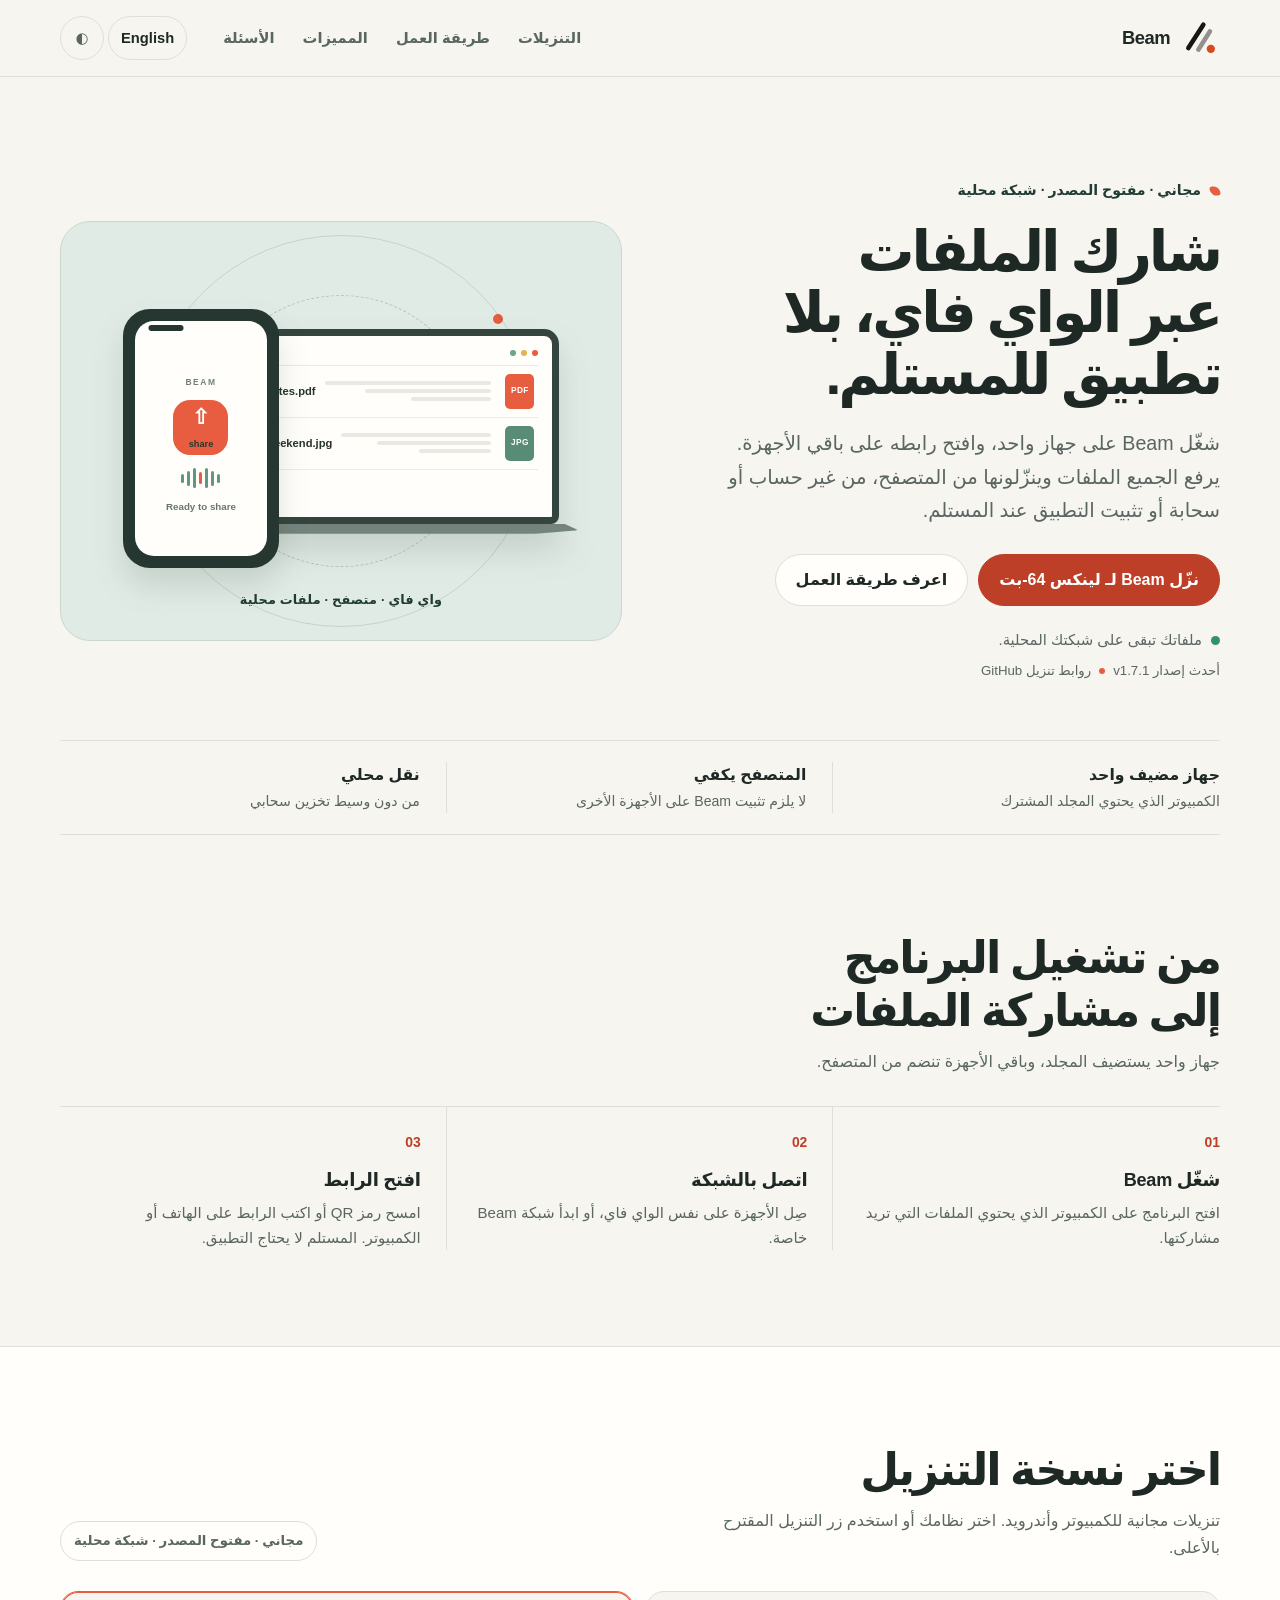
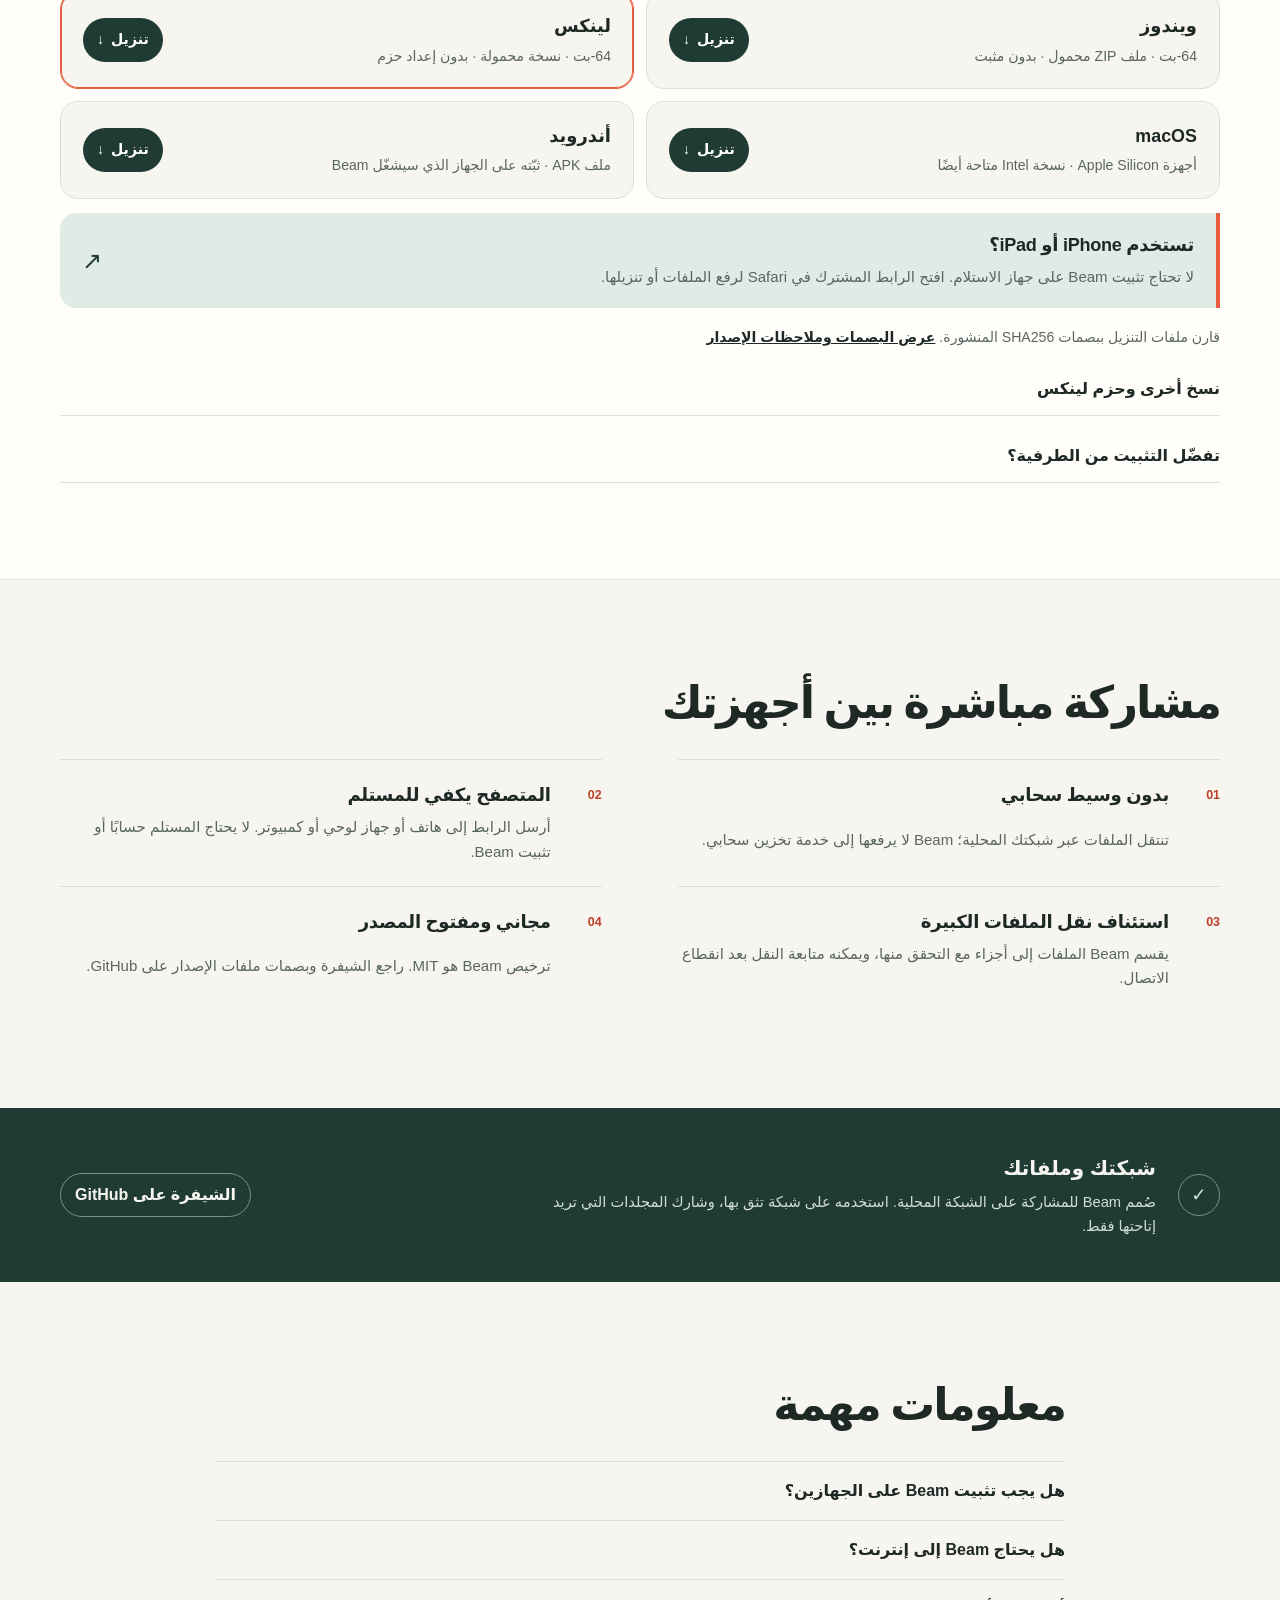
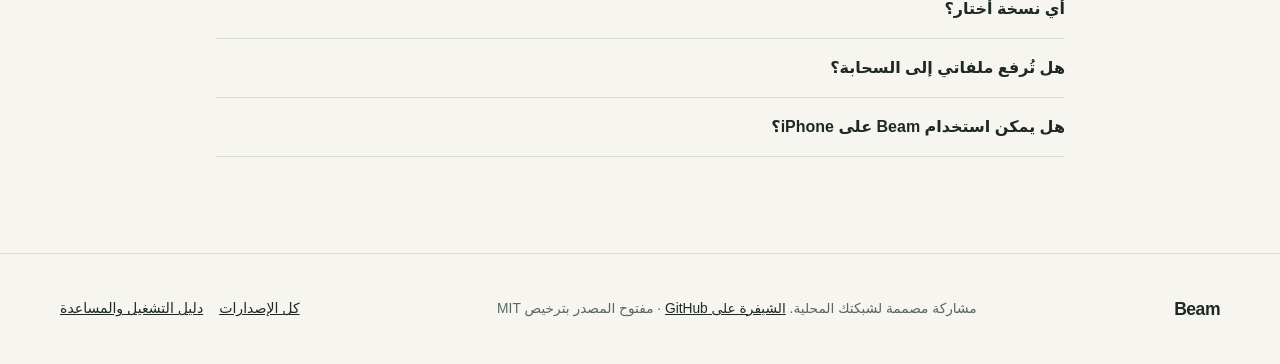
==== ar/index.html @ dc514b9f "Redesign Beam landing pages for search and mobile" ====
<!doctype html>
<html lang="ar" dir="rtl">
<head>
<meta charset="utf-8">
<meta name="viewport" content="width=device-width, initial-scale=1">
<title>Beam — مشاركة الملفات بين الهاتف والكمبيوتر عبر الواي فاي</title>
<meta name="description" content="انقل الملفات بين الهاتف والكمبيوتر عبر شبكة واي فاي محلية. شغّل Beam على جهاز واحد، ويشارك الآخرون من المتصفح، بلا حساب أو رفع سحابي.">
<meta name="robots" content="index,follow,max-image-preview:large">
<link rel="canonical" href="https://omdaral.github.io/beam-website/ar/">
<link rel="alternate" hreflang="en" href="https://omdaral.github.io/beam-website/">
<link rel="alternate" hreflang="ar" href="https://omdaral.github.io/beam-website/ar/">
<link rel="alternate" hreflang="x-default" href="https://omdaral.github.io/beam-website/">
<meta name="theme-color" content="#f7f5f0">
<meta property="og:type" content="website">
<meta name="referrer" content="strict-origin-when-cross-origin">
<meta property="og:site_name" content="Beam">
<meta property="og:title" content="Beam — مشاركة الملفات بين الهاتف والكمبيوتر عبر الواي فاي">
<meta property="og:description" content="مشاركة الملفات عبر الواي فاي المحلي؛ المستلم يحتاج إلى المتصفح فقط.">
<meta property="og:url" content="https://omdaral.github.io/beam-website/ar/">
<meta property="og:image" content="https://omdaral.github.io/beam-website/assets/og-cover-ar.png">
<meta property="og:image:width" content="1200">
<meta property="og:image:height" content="630">
<meta property="og:image:alt" content="رسم يوضح مشاركة ملف بين هاتف وكمبيوتر عبر اتصال واي فاي محلي">
<meta property="og:locale" content="ar_AR">
<meta property="og:locale:alternate" content="en_US">
<meta name="twitter:card" content="summary_large_image">
<meta name="twitter:title" content="Beam — مشاركة الملفات بين الهاتف والكمبيوتر عبر الواي فاي">
<meta name="twitter:description" content="مشاركة الملفات عبر الواي فاي المحلي؛ المستلم يحتاج إلى المتصفح فقط.">
<meta name="twitter:image" content="https://omdaral.github.io/beam-website/assets/og-cover-ar.png">
<link rel="icon" href="../assets/logo.svg" type="image/svg+xml">
<link rel="apple-touch-icon" href="../assets/logo.svg">
<link rel="manifest" href="../manifest-ar.webmanifest">
<script>(function(){var l=new URLSearchParams(location.search).get("lang");var a=/\/ar\/?$/.test(location.pathname);if(l==="ar"&&!a)location.replace("ar/");else if(l==="en"&&a)location.replace("../");})();</script>
<style>
:root {
  color-scheme: light;
  --paper: #f7f5f0;
  --surface: #fffefa;
  --ink: #1e2926;
  --muted: #596661;
  --line: #dedfd8;
  --accent: #e85d3f;
  --accent-dark: #bd3f27;
  --mint: #e1ebe5;
  --forest: #203b34;
  --focus: #1769aa;
  --radius: 20px;
  --max: 1160px;
}
:root[data-theme="dark"] {
  color-scheme: dark;
  --paper: #17201e;
  --surface: #202b28;
  --ink: #f3f2eb;
  --muted: #c0cbc5;
  --line: #3e4c46;
  --accent: #ff8263;
  --accent-dark: #ffab93;
  --mint: #263b34;
  --forest: #101714;
  --focus: #91caff;
}
* { box-sizing: border-box; }
html { scroll-behavior: smooth; scroll-padding-top: 92px; }
body { margin: 0; background: var(--paper); color: var(--ink); font-family: "Segoe UI", Tahoma, Arial, system-ui, sans-serif; font-size: 16px; line-height: 1.65; }
a { color: inherit; }
a:focus-visible, button:focus-visible, summary:focus-visible { outline: 3px solid var(--focus); outline-offset: 3px; }
button, a { -webkit-tap-highlight-color: transparent; touch-action: manipulation; }
.wrap { width: min(var(--max), 100% - 40px); margin-inline: auto; }
.skip { position: absolute; z-index: 100; inset-block-start: -60px; inset-inline-start: 12px; padding: 10px 16px; color: var(--surface); background: var(--ink); border-radius: 8px; }
.skip:focus { inset-block-start: 12px; }
.top { position: sticky; z-index: 20; inset-block-start: 0; background: color-mix(in srgb, var(--paper) 94%, transparent); border-bottom: 1px solid var(--line); backdrop-filter: blur(14px); }
.bar { min-height: 76px; display: flex; align-items: center; gap: 24px; }
.brand, .footer-brand { display: inline-flex; align-items: center; gap: 10px; text-decoration: none; font-size: 1.15rem; font-weight: 800; letter-spacing: -.03em; }
.brand img { flex: none; border-radius: 12px; }
.main-nav { margin-inline-start: auto; display: flex; align-items: center; gap: 4px; }
.main-nav a, .lang, .theme { min-height: 44px; display: inline-flex; align-items: center; justify-content: center; padding: 8px 12px; color: var(--muted); background: transparent; border: 0; border-radius: 999px; text-decoration: none; font: inherit; font-size: .92rem; font-weight: 650; }
.main-nav a:hover, .lang:hover, .theme:hover { background: var(--mint); color: var(--ink); }
.controls { display: flex; align-items: center; gap: 4px; }
.theme { min-width: 44px; border: 1px solid var(--line); cursor: pointer; }
.lang { color: var(--ink); border: 1px solid var(--line); }
.hero { display: grid; grid-template-columns: minmax(0, .95fr) minmax(420px, 1.05fr); align-items: center; gap: clamp(36px, 7vw, 92px); padding-block: clamp(52px, 8vw, 104px) 58px; }
.hero-copy { max-width: 570px; }
.eyebrow { margin: 0 0 18px; display: flex; align-items: center; gap: 9px; color: var(--forest); font-size: .88rem; font-weight: 750; }
.eyebrow-mark { width: 10px; height: 10px; display: inline-block; border-radius: 3px 8px 3px 8px; background: var(--accent); transform: rotate(-12deg); }
h1, h2, h3, p { overflow-wrap: anywhere; }
h1 { max-width: 18ch; margin: 0; font-size: clamp(2.45rem, 4.45vw, 4.05rem); letter-spacing: -.055em; line-height: 1.08; text-wrap: balance; }
.lead { max-width: 56ch; margin: 22px 0 26px; color: var(--muted); font-size: clamp(1.05rem, 1.7vw, 1.23rem); line-height: 1.7; }
.hero-actions { display: flex; flex-wrap: wrap; align-items: center; gap: 10px; }
.button { min-height: 52px; display: inline-flex; align-items: center; justify-content: center; padding: 12px 20px; border: 1px solid var(--line); border-radius: 999px; text-decoration: none; font-weight: 750; transition: background-color .15s ease, border-color .15s ease, transform .15s ease; }
.button:hover { transform: translateY(-1px); }
.button.primary { color: #fff; background: var(--accent-dark); border-color: var(--accent-dark); }
.button.primary:hover { background: var(--accent); border-color: var(--accent); }
.button.secondary { color: var(--ink); background: var(--surface); }
.button.secondary:hover { border-color: var(--ink); }
.hero-note { display: flex; align-items: center; gap: 9px; margin: 22px 0 8px; color: var(--muted); font-size: .93rem; }
.local-dot, .status-dot { width: 9px; height: 9px; flex: none; border-radius: 50%; background: #319363; }
.release-line { display: flex; flex-wrap: wrap; align-items: center; gap: 8px; margin: 0; color: var(--muted); font-size: .83rem; }
.status-dot { width: 6px; height: 6px; background: var(--accent); }
.transfer-visual { min-height: 420px; position: relative; display: grid; place-items: center; margin: 0; overflow: hidden; isolation: isolate; border: 1px solid #c9d7cf; border-radius: 30px; background: var(--mint); }
.transfer-visual::before { content: ""; position: absolute; width: 390px; height: 390px; border: 1px solid color-mix(in srgb, var(--forest) 14%, transparent); border-radius: 50%; }
.transfer-visual::after { content: ""; position: absolute; width: 270px; height: 270px; border: 1px dashed color-mix(in srgb, var(--forest) 22%, transparent); border-radius: 50%; }
.orbit { position: absolute; z-index: -1; width: 10px; height: 10px; border-radius: 50%; background: var(--accent); }
.orbit-one { inset-block-start: 22%; inset-inline-start: 21%; }
.orbit-two { inset-block-end: 25%; inset-inline-end: 17%; width: 7px; height: 7px; background: var(--forest); }
.device { position: absolute; z-index: 2; filter: drop-shadow(0 18px 15px rgb(32 59 52 / .14)); }
.laptop { width: 57%; inset-inline-start: 11%; inset-block-end: 106px; }
.screen { min-height: 195px; padding: 14px 14px 10px; border: 7px solid #34443f; border-radius: 15px 15px 8px 8px; background: #fffefa; }
.screen-top { display: flex; gap: 5px; height: 16px; border-bottom: 1px solid #e8e9e1; }
.screen-top i { width: 6px; height: 6px; border-radius: 50%; background: #e85d3f; }
.screen-top i:nth-child(2) { background: #e2b44f; }
.screen-top i:nth-child(3) { background: #6aa584; }
.screen-file { min-height: 52px; display: grid; grid-template-columns: 34px 1fr auto; align-items: center; gap: 9px; padding: 7px 4px; border-bottom: 1px solid #ecece7; color: #26342f; font: 600 .7rem/1.2 "Segoe UI", Arial, sans-serif; }
.file-icon { width: 29px; height: 35px; display: grid; place-items: center; color: #fff; background: #e85d3f; border-radius: 5px; font-size: .52rem; letter-spacing: .04em; }
.image-icon { background: #598c76; }
.file-lines { display: grid; gap: 4px; }
.file-lines i { width: 100%; height: 4px; border-radius: 3px; background: #e8e9e1; }
.file-lines i:nth-child(2) { width: 76%; }
.file-lines i:nth-child(3) { width: 48%; }
.laptop-base { height: 10px; margin-inline: -6%; border-radius: 0 0 18px 18px; background: #74847c; clip-path: polygon(4% 0,96% 0,100% 65%,88% 100%,12% 100%,0 65%); }
.phone { width: 28%; inset-inline-end: 11%; inset-block-end: 72px; padding: 7px; border: 5px solid #263630; border-radius: 27px; background: #263630; }
.phone-camera { position: absolute; z-index: 4; width: 35px; height: 6px; inset-block-start: 11px; inset-inline-start: 50%; transform: translateX(-50%); border-radius: 99px; background: #263630; }
.phone-screen { min-height: 235px; display: flex; flex-direction: column; align-items: center; justify-content: center; gap: 13px; padding: 23px 7px 10px; border-radius: 19px; color: #283831; background: #fffefa; font: 600 .61rem/1.2 "Segoe UI", Arial, sans-serif; }
.phone-label { color: #73817b; font-size: .53rem; letter-spacing: .18em; }
.phone-file { width: 55px; height: 55px; display: grid; place-items: center; color: #fff; background: var(--accent); border-radius: 17px; font-size: 1.3rem; }
.phone-file b { color: #283831; font-size: .58rem; }
.phone-wave { height: 20px; display: flex; align-items: center; gap: 3px; }
.phone-wave i { width: 3px; height: 9px; border-radius: 3px; background: #5f987e; }
.phone-wave i:nth-child(2), .phone-wave i:nth-child(6) { height: 15px; }
.phone-wave i:nth-child(3), .phone-wave i:nth-child(5) { height: 20px; }
.phone-wave i:nth-child(4) { height: 12px; background: var(--accent); }
.phone-ready { color: #69766f; }
.beam-link { position: absolute; z-index: 1; width: 24%; inset-inline-start: 47%; inset-block-end: 211px; border-top: 2px dashed var(--accent); }
.beam-link span { position: absolute; inset-inline-start: 45%; inset-block-start: -11px; padding: 0 7px; color: var(--accent-dark); background: var(--mint); letter-spacing: .15em; }
.transfer-caption { position: absolute; inset-block-end: 30px; color: var(--forest); font-size: .8rem; font-weight: 750; letter-spacing: .015em; }
.proof { display: grid; grid-template-columns: repeat(3,1fr); padding-block: 21px; border-block: 1px solid var(--line); }
.proof p { display: grid; gap: 2px; margin: 0; padding-inline: 26px; border-inline-start: 1px solid var(--line); }
.proof p:first-child { padding-inline-start: 0; border-inline-start: 0; }
.proof strong { font-size: .98rem; }
.proof span { color: var(--muted); font-size: .88rem; }
.section { padding-block: clamp(58px, 8vw, 96px); }
.section-heading { max-width: 710px; margin-block-end: 30px; }
.section-heading h2 { margin: 0; font-size: clamp(1.9rem, 3.5vw, 2.8rem); letter-spacing: -.045em; line-height: 1.18; text-wrap: balance; }
.section-heading p { max-width: 62ch; margin: 12px 0 0; color: var(--muted); }
.steps { display: grid; grid-template-columns: repeat(3,1fr); gap: 0; margin: 0; padding: 0; list-style: none; border-block-start: 1px solid var(--line); }
.steps li { padding: 22px 25px 0; border-inline-start: 1px solid var(--line); }
.steps li:first-child { padding-inline-start: 0; border-inline-start: 0; }
.step-no { color: var(--accent-dark); font-size: .87rem; font-weight: 800; font-variant-numeric: tabular-nums; }
.steps h3, .feature h3, .phone-note h3 { margin: 11px 0 5px; font-size: 1.13rem; letter-spacing: -.015em; }
.steps p, .feature p, .phone-note p { margin: 0; color: var(--muted); font-size: .94rem; }
.downloads { background: var(--surface); border-block: 1px solid var(--line); }
.download-heading { max-width: none; display: flex; flex-wrap: wrap; align-items: end; justify-content: space-between; gap: 18px; }
.download-heading>div { max-width: 710px; }
.free-mark { padding: 8px 13px; border: 1px solid var(--line); border-radius: 999px; color: var(--muted); font-size: .83rem; font-weight: 700; }
.download-grid { display: grid; grid-template-columns: repeat(2,minmax(0,1fr)); gap: 12px; }
.download-option { min-width: 0; display: flex; align-items: center; justify-content: space-between; gap: 20px; padding: 20px 22px; border: 1px solid var(--line); border-radius: 18px; background: var(--paper); }
.download-option.recommended { border-color: var(--accent); box-shadow: inset 0 0 0 1px var(--accent); }
.download-name { min-width: 0; }
.download-name h3 { margin: 0; font-size: 1.12rem; }
.download-name p { margin: 3px 0 0; color: var(--muted); font-size: .88rem; }
.download-link { min-height: 44px; flex: none; display: inline-flex; align-items: center; justify-content: center; gap: 7px; padding: 9px 14px; border-radius: 999px; color: #fff; background: var(--forest); text-decoration: none; font-size: .88rem; font-weight: 750; }
.download-link:hover { background: var(--ink); }
.phone-note { display: flex; align-items: center; justify-content: space-between; gap: 18px; margin-block-start: 14px; padding: 18px 22px; border-inline-start: 4px solid var(--accent); border-radius: 0 16px 16px 0; background: var(--mint); }
.phone-note h3 { margin-block-start: 0; }
.phone-mark { flex: none; color: var(--forest); font-size: 1.5rem; }
.more-builds, .terminal { margin-block-start: 14px; border-block-end: 1px solid var(--line); }
.more-builds summary, .terminal summary { min-height: 52px; display: flex; align-items: center; cursor: pointer; font-weight: 750; }
.alt-downloads { display: grid; grid-template-columns: repeat(2,minmax(0,1fr)); gap: 8px 18px; padding-block: 2px 18px; }
.alt-downloads a { min-width: 0; display: flex; justify-content: space-between; gap: 12px; padding: 10px 0; border-block-end: 1px solid var(--line); color: var(--muted); text-decoration: none; font-size: .9rem; }
.alt-downloads a:hover { color: var(--accent-dark); }
.alt-downloads a span { overflow-wrap: anywhere; }
.alt-downloads b { color: var(--ink); font-weight: 650; }
.command { min-width: 0; display: flex; align-items: center; gap: 10px; padding: 8px; border: 1px solid var(--line); border-radius: 12px; background: var(--paper); direction: ltr; }
.command code { min-width: 0; flex: 1; overflow-x: auto; white-space: nowrap; font: .8rem/1.5 ui-monospace, SFMono-Regular, Consolas, monospace; }
.command button { min-height: 40px; padding: 7px 12px; border: 0; border-radius: 8px; color: #fff; background: var(--forest); font: inherit; font-weight: 700; cursor: pointer; }
.small-note { color: var(--muted); font-size: .88rem; }
.feature-grid { display: grid; grid-template-columns: repeat(2,minmax(0,1fr)); column-gap: clamp(25px, 6vw, 78px); }
.feature { display: grid; grid-template-columns: 38px 1fr; column-gap: 13px; padding-block: 21px; border-block-start: 1px solid var(--line); }
.feature-mark { grid-row: span 2; padding-block-start: 4px; color: var(--accent-dark); font-size: .78rem; font-weight: 800; font-variant-numeric: tabular-nums; }
.feature h3 { margin-block: 0 4px; }
.trust { color: #f7f5f0; background: var(--forest); }
.trust-inner { min-height: 174px; display: grid; grid-template-columns: auto 1fr auto; align-items: center; gap: 22px; padding-block: 25px; }
.trust-icon { width: 42px; height: 42px; display: grid; place-items: center; border: 1px solid #789086; border-radius: 50%; color: #d2e7d9; font-size: 1.15rem; }
.trust h2 { margin: 0 0 5px; font-size: 1.25rem; }
.trust p { max-width: 75ch; margin: 0; color: #d1ddd6; font-size: .92rem; }
.trust a { min-height: 44px; display: inline-flex; align-items: center; padding: 8px 14px; border: 1px solid #789086; border-radius: 999px; color: inherit; text-decoration: none; font-weight: 700; }
.trust a:hover { background: #315248; }
.faq { max-width: 850px; }
.faq-list details { border-block-start: 1px solid var(--line); }
.faq-list details:last-child { border-block-end: 1px solid var(--line); }
.faq-list summary { min-height: 58px; display: flex; align-items: center; cursor: pointer; font-weight: 750; list-style-position: inside; }
.faq-list p { max-width: 68ch; margin: 0; padding: 0 0 18px 22px; color: var(--muted); }
[dir="rtl"] .faq-list p { padding: 0 22px 18px 0; }
.footer { border-block-start: 1px solid var(--line); }
.footer-row { min-height: 110px; display: flex; flex-wrap: wrap; align-items: center; justify-content: space-between; gap: 12px 24px; padding-block: 20px; }
.footer-brand { font-size: 1.1rem; }
.footer-row p { margin: 0; color: var(--muted); font-size: .86rem; }
.footer-row p a, .footer-links a { color: var(--ink); }
.footer-links { display: flex; flex-wrap: wrap; gap: 16px; }
.footer-links a { font-size: .88rem; }
.noscript { margin: 0; padding: 10px 20px; text-align: center; background: var(--mint); }
[dir="rtl"] body { font-family: Tahoma, "Segoe UI", Arial, system-ui, sans-serif; }
[dir="rtl"] .phone-note { border-radius: 16px 0 0 16px; }
@media (max-width: 820px) {
  .bar { min-height: 68px; flex-wrap: wrap; gap: 4px 12px; padding-block: 8px; }
  .brand { margin-inline-end: auto; }
  .main-nav { order: 3; width: 100%; overflow-x: auto; margin-inline: -4px; padding-block-end: 2px; scrollbar-width: none; }
  .main-nav::-webkit-scrollbar { display: none; }
  .main-nav a { min-height: 38px; flex: none; padding: 6px 9px; font-size: .86rem; }
  .hero { grid-template-columns: 1fr; gap: 34px; padding-block: 52px 42px; }
  .hero-copy { max-width: 680px; }
  h1 { max-width: 18ch; font-size: clamp(2.5rem, 8vw, 3.8rem); }
  .transfer-visual { width: min(100%, 590px); min-height: 380px; justify-self: center; }
  .proof { gap: 12px; }
  .proof p { padding-inline: 12px; }
}
@media (max-width: 560px) {
  .wrap { width: min(var(--max), 100% - 32px); }
  .hero { padding-block: 36px 31px; gap: 26px; }
  .eyebrow { margin-block-end: 13px; font-size: .79rem; }
  h1 { font-size: clamp(2.05rem, 10.2vw, 2.9rem); }
  .lead { margin-block: 16px 20px; font-size: 1.02rem; }
  .hero-actions { display: grid; grid-template-columns: 1fr; }
  .button { width: 100%; }
  .hero-note { margin-block-start: 15px; }
  .transfer-visual { min-height: 300px; border-radius: 23px; }
  .transfer-visual::before { width: 290px; height: 290px; }
  .transfer-visual::after { width: 205px; height: 205px; }
  .laptop { width: 59%; inset-inline-start: 8%; inset-block-end: 82px; }
  .screen { min-height: 150px; padding: 9px; border-width: 5px; }
  .screen-file { min-height: 42px; grid-template-columns: 27px 1fr auto; gap: 6px; font-size: .55rem; }
  .file-icon { width: 24px; height: 29px; }
  .phone { width: 28%; inset-inline-end: 9%; inset-block-end: 58px; padding: 5px; border-width: 4px; }
  .phone-screen { min-height: 180px; gap: 8px; }
  .phone-file { width: 42px; height: 42px; border-radius: 13px; }
  .beam-link { inset-block-end: 160px; }
  .transfer-caption { inset-block-end: 19px; font-size: .72rem; }
  .proof { grid-template-columns: 1fr; gap: 0; padding-block: 5px; }
  .proof p, .proof p:first-child { padding: 12px 0; border-inline-start: 0; border-block-end: 1px solid var(--line); }
  .proof p:last-child { border-block-end: 0; }
  .section { padding-block: 55px; }
  .section-heading { margin-block-end: 22px; }
  .steps { grid-template-columns: 1fr; }
  .steps li, .steps li:first-child { padding: 17px 0; border-inline-start: 0; border-block-end: 1px solid var(--line); }
  .steps li:last-child { border-block-end: 0; }
  .steps h3 { margin-block-start: 5px; }
  .download-grid, .feature-grid, .alt-downloads { grid-template-columns: 1fr; }
  .download-option { padding: 16px; gap: 8px; }
  .download-name h3 { font-size: 1.02rem; }
  .download-name p { font-size: .8rem; }
  .download-link { padding-inline: 12px; font-size: .82rem; }
  .phone-note { padding: 16px; }
  .trust-inner { grid-template-columns: auto 1fr; gap: 15px; padding-block: 25px; }
  .trust-inner>a { grid-column: 2; justify-self: start; }
  .faq-list p { padding-inline-start: 0; }
  [dir="rtl"] .faq-list p { padding-inline: 0; }
  .footer-row { align-items: flex-start; flex-direction: column; padding-block: 24px; }
}
@media (prefers-reduced-motion: reduce) {
  html { scroll-behavior: auto; }
  *, *::before, *::after { animation-duration: .01ms !important; transition-duration: .01ms !important; }
}
.checksum-note { margin: 18px 0 0; color: var(--muted); font-size: .88rem; }
.checksum-note a { color: var(--ink); font-weight: 700; }

</style>
<script type="application/ld+json">{"@context":"https://schema.org","@graph":[{"@type":"SoftwareApplication","name":"Beam","alternateName":"Beam FileShare","applicationCategory":"UtilitiesApplication","operatingSystem":["Linux","Windows","macOS","Android"],"inLanguage":"ar","license":"https://opensource.org/licenses/MIT","softwareVersion":"1.7.1","isAccessibleForFree":true,"url":"https://omdaral.github.io/beam-website/ar/","downloadUrl":"https://github.com/omdaral/beam-fileshare/releases/latest","offers":{"@type":"Offer","price":"0","priceCurrency":"USD"},"codeRepository":"https://github.com/omdaral/beam-fileshare"},{"@type":"FAQPage","mainEntity":[{"@type":"Question","name":"هل يجب تثبيت Beam على الجهازين؟","acceptedAnswer":{"@type":"Answer","text":"لا. شغّل Beam فقط على الجهاز الذي يستضيف المجلد. تنضم الأجهزة الأخرى باستخدام متصفح الإنترنت."}},{"@type":"Question","name":"هل يحتاج Beam إلى إنترنت؟","acceptedAnswer":{"@type":"Answer","text":"نقل الملفات يعمل عبر شبكة واي فاي محلية من دون إنترنت. تحتاج الإنترنت لتنزيل Beam أو لمعرفة الإصدارات الجديدة على GitHub."}},{"@type":"Question","name":"أي نسخة أختار؟","acceptedAnswer":{"@type":"Answer","text":"اختر الملف المناسب للجهاز الذي سيشغّل Beam. أغلب أجهزة ويندوز تستخدم نسخة 64-بت، وأغلب أجهزة لينكس بمعالجات Intel أو AMD تستخدم Linux 64-bit، بينما تستخدم أجهزة Mac الحديثة Apple Silicon."}},{"@type":"Question","name":"هل تُرفع ملفاتي إلى السحابة؟","acceptedAnswer":{"@type":"Answer","text":"صُمم Beam لنقل الملفات عبر شبكتك المحلية، ولا يستخدم خدمة تخزين سحابية لإتمام النقل."}},{"@type":"Question","name":"هل يمكن استخدام Beam على iPhone؟","acceptedAnswer":{"@type":"Answer","text":"يمكن لـ iPhone الانضمام عبر Safari كجهاز يستقبل الملفات. لا تحتاج تثبيت تطبيق منفصل للتنزيل أو الرفع من الرابط المشترك."}}]}]}</script>
</head>
<body>
<a class="skip" href="#main">تخطَّ إلى المحتوى</a>
<header class="top">
  <div class="wrap bar">
    <a class="brand" href="../" aria-label="Beam — تخطَّ إلى المحتوى">
      <img src="../assets/logo.svg" width="40" height="40" alt="" fetchpriority="high">
      <span>Beam</span>
    </a>
    <nav class="main-nav" aria-label="التنقل الرئيسي">
      <a href="#download">التنزيلات</a>
      <a href="#how">طريقة العمل</a>
      <a href="#features">المميزات</a>
      <a href="#faq">الأسئلة</a>
    </nav>
    <div class="controls">
      <a class="lang" href="../" hreflang="en" lang="en">English</a>
      <button class="theme" id="themeBtn" type="button" aria-label="تغيير ألوان الصفحة" aria-pressed="false">◐</button>
    </div>
  </div>
</header>
<main id="main">
  <section class="hero wrap" aria-labelledby="hero-title">
    <div class="hero-copy">
      <p class="eyebrow"><span class="eyebrow-mark" aria-hidden="true"></span>مجاني · مفتوح المصدر · شبكة محلية</p>
      <h1 id="hero-title">شارك الملفات عبر الواي فاي، بلا تطبيق للمستلم.</h1>
      <p class="lead">شغّل Beam على جهاز واحد، وافتح رابطه على باقي الأجهزة. يرفع الجميع الملفات وينزّلونها من المتصفح، من غير حساب أو سحابة أو تثبيت التطبيق عند المستلم.</p>
      <div class="hero-actions">
        <a class="button primary" id="smartDownload" href="#download" data-default="نزّل Beam لهذا الجهاز" data-prefix="نزّل Beam لـ" data-ios-label="استخدم Beam من Safari">نزّل Beam لهذا الجهاز</a>
        <a class="button secondary" href="#how">اعرف طريقة العمل</a>
      </div>
      <p class="hero-note"><span class="local-dot" aria-hidden="true"></span>ملفاتك تبقى على شبكتك المحلية.</p>
      <p class="release-line"><span id="versionBadge">أحدث إصدار v1.7.1</span><span class="status-dot" aria-hidden="true"></span><span id="releaseStatus">مفتوح المصدر بترخيص MIT</span></p>
    </div>
    <figure class="transfer-visual" aria-label="رسم يوضح مشاركة ملف بين هاتف وكمبيوتر عبر اتصال واي فاي محلي">
      <span class="orbit orbit-one" aria-hidden="true"></span>
      <span class="orbit orbit-two" aria-hidden="true"></span>
      <div class="device laptop" aria-hidden="true">
        <div class="screen"><div class="screen-top"><i></i><i></i><i></i></div><div class="screen-file"><span class="file-icon">PDF</span><span class="file-lines"><i></i><i></i><i></i></span><b>notes.pdf</b></div><div class="screen-file second"><span class="file-icon image-icon">JPG</span><span class="file-lines"><i></i><i></i><i></i></span><b>weekend.jpg</b></div></div>
        <div class="laptop-base"></div>
      </div>
      <div class="device phone" aria-hidden="true">
        <div class="phone-camera"></div><div class="phone-screen"><span class="phone-label">BEAM</span><div class="phone-file">⇧<b>share</b></div><div class="phone-wave"><i></i><i></i><i></i><i></i><i></i><i></i><i></i></div><span class="phone-ready">Ready to share</span></div>
      </div>
      <div class="beam-link" aria-hidden="true"><span>•••</span></div>
      <span class="transfer-caption">واي فاي · متصفح · ملفات محلية</span>
    </figure>
  </section>
  <section class="proof wrap" aria-label="ملفاتك تبقى على شبكتك المحلية.">
    <p><strong>جهاز مضيف واحد</strong><span>الكمبيوتر الذي يحتوي المجلد المشترك</span></p>
    <p><strong>المتصفح يكفي</strong><span>لا يلزم تثبيت Beam على الأجهزة الأخرى</span></p>
    <p><strong>نقل محلي</strong><span>من دون وسيط تخزين سحابي</span></p>
  </section>
  <section class="section wrap" id="how" aria-labelledby="how-title">
    <div class="section-heading"><h2 id="how-title">من تشغيل البرنامج إلى مشاركة الملفات</h2><p>جهاز واحد يستضيف المجلد، وباقي الأجهزة تنضم من المتصفح.</p></div>
    <ol class="steps">
      <li><span class="step-no">01</span><h3>شغّل Beam</h3><p>افتح البرنامج على الكمبيوتر الذي يحتوي الملفات التي تريد مشاركتها.</p></li>
      <li><span class="step-no">02</span><h3>اتصل بالشبكة</h3><p>صِل الأجهزة على نفس الواي فاي، أو ابدأ شبكة Beam خاصة.</p></li>
      <li><span class="step-no">03</span><h3>افتح الرابط</h3><p>امسح رمز QR أو اكتب الرابط على الهاتف أو الكمبيوتر. المستلم لا يحتاج التطبيق.</p></li>
    </ol>
  </section>
  <section class="section downloads" id="download" aria-labelledby="download-title">
    <div class="wrap">
      <div class="section-heading download-heading"><div><h2 id="download-title">اختر نسخة التنزيل</h2><p>تنزيلات مجانية للكمبيوتر وأندرويد. اختر نظامك أو استخدم زر التنزيل المقترح بالأعلى.</p></div><span class="free-mark">مجاني · مفتوح المصدر · شبكة محلية</span></div>
      <div class="download-grid"><article class="download-option"><div class="download-name"><h3>ويندوز</h3><p>64-بت · ملف ZIP محمول · بدون مثبت</p></div><a class="download-link" data-asset="windows-amd64" href="https://github.com/omdaral/beam-fileshare/releases/download/v1.7.1/Beam-1.7.1-windows-amd64.zip" aria-label="تنزيل ويندوز">تنزيل <span aria-hidden="true">↓</span></a></article>
<article class="download-option"><div class="download-name"><h3>لينكس</h3><p>64-بت · نسخة محمولة · بدون إعداد حزم</p></div><a class="download-link" data-asset="linux-amd64" href="https://github.com/omdaral/beam-fileshare/releases/download/v1.7.1/Beam-1.7.1-linux-amd64.tar.gz" aria-label="تنزيل لينكس">تنزيل <span aria-hidden="true">↓</span></a></article>
<article class="download-option"><div class="download-name"><h3>macOS</h3><p>أجهزة Apple Silicon · نسخة Intel متاحة أيضًا</p></div><a class="download-link" data-asset="macos-arm64" href="https://github.com/omdaral/beam-fileshare/releases/download/v1.7.1/Beam-1.7.1-macos-arm64.zip" aria-label="تنزيل macOS">تنزيل <span aria-hidden="true">↓</span></a></article>
<article class="download-option"><div class="download-name"><h3>أندرويد</h3><p>ملف APK · ثبّته على الجهاز الذي سيشغّل Beam</p></div><a class="download-link" data-asset="android" href="https://github.com/omdaral/beam-fileshare/releases/download/v1.7.1/Beam-1.7.1-android.apk" aria-label="تنزيل أندرويد">تنزيل <span aria-hidden="true">↓</span></a></article></div>
      <div class="phone-note" id="iphone-note"><div><h3>تستخدم iPhone أو iPad؟</h3><p>لا تحتاج تثبيت Beam على جهاز الاستلام. افتح الرابط المشترك في Safari لرفع الملفات أو تنزيلها.</p></div><span class="phone-mark" aria-hidden="true">↗</span></div>
      <p class="checksum-note" id="verify">قارن ملفات التنزيل ببصمات SHA256 المنشورة. <a href="https://github.com/omdaral/beam-fileshare/releases/latest">عرض البصمات وملاحظات الإصدار</a></p>
      <details class="more-builds"><summary>نسخ أخرى وحزم لينكس</summary><div class="alt-downloads"><a data-asset="linux-arm64" href="https://github.com/omdaral/beam-fileshare/releases/download/v1.7.1/Beam-1.7.1-linux-arm64.tar.gz"><span>لينكس ARM ‏64-بت (Raspberry Pi)</span><b dir="ltr">Beam-1.7.1-linux-arm64.tar.gz</b></a>
<a data-asset="windows-arm64" href="https://github.com/omdaral/beam-fileshare/releases/download/v1.7.1/Beam-1.7.1-windows-arm64.zip"><span>ويندوز ARM ‏64-بت</span><b dir="ltr">Beam-1.7.1-windows-arm64.zip</b></a>
<a data-asset="macos-amd64" href="https://github.com/omdaral/beam-fileshare/releases/download/v1.7.1/Beam-1.7.1-macos-amd64.zip"><span>macOS بمعالج Intel</span><b dir="ltr">Beam-1.7.1-macos-amd64.zip</b></a>
<a data-asset="deb-amd64" href="https://github.com/omdaral/beam-fileshare/releases/download/v1.7.1/beam-fileshare_1.7.1-1_amd64.deb"><span>Debian / Ubuntu · ‏64-بت</span><b dir="ltr">beam-fileshare_1.7.1-1_amd64.deb</b></a>
<a data-asset="deb-arm64" href="https://github.com/omdaral/beam-fileshare/releases/download/v1.7.1/beam-fileshare_1.7.1-1_arm64.deb"><span>Debian / Ubuntu · ARM ‏64-بت</span><b dir="ltr">beam-fileshare_1.7.1-1_arm64.deb</b></a>
<a data-asset="appimage-x64" href="https://github.com/omdaral/beam-fileshare/releases/download/v1.7.1/Beam-1.7.1-x86_64.AppImage"><span>AppImage · ‏64-بت</span><b dir="ltr">Beam-1.7.1-x86_64.AppImage</b></a>
<a data-asset="appimage-arm" href="https://github.com/omdaral/beam-fileshare/releases/download/v1.7.1/Beam-1.7.1-aarch64.AppImage"><span>AppImage · ARM ‏64-بت</span><b dir="ltr">Beam-1.7.1-aarch64.AppImage</b></a>
<a data-asset="rpm" href="https://github.com/omdaral/beam-fileshare/releases/download/v1.7.1/beam-fileshare-1.7.1-1.x86_64.rpm"><span>Fedora / RPM · ‏64-بت</span><b dir="ltr">beam-fileshare-1.7.1-1.x86_64.rpm</b></a></div></details>
      <details class="terminal"><summary>تفضّل التثبيت من الطرفية؟</summary><div class="command"><code id="oneline">curl -sSL https://raw.githubusercontent.com/omdaral/beam-fileshare/main/get-beam.sh | bash -s -- --install</code><button id="copyBtn" type="button" aria-live="polite">نسخ الأمر</button></div><p class="small-note">يكشف المثبّت نظام التشغيل ومعمارية المعالج تلقائيًا.</p></details>
    </div>
  </section>
  <section class="section wrap" id="features" aria-labelledby="features-title">
    <div class="section-heading"><h2 id="features-title">مشاركة مباشرة بين أجهزتك</h2></div>
    <div class="feature-grid">
      <article class="feature"><span class="feature-mark" aria-hidden="true">01</span><h3>بدون وسيط سحابي</h3><p>تنتقل الملفات عبر شبكتك المحلية؛ Beam لا يرفعها إلى خدمة تخزين سحابي.</p></article>
      <article class="feature"><span class="feature-mark" aria-hidden="true">02</span><h3>المتصفح يكفي للمستلم</h3><p>أرسل الرابط إلى هاتف أو جهاز لوحي أو كمبيوتر. لا يحتاج المستلم حسابًا أو تثبيت Beam.</p></article>
      <article class="feature"><span class="feature-mark" aria-hidden="true">03</span><h3>استئناف نقل الملفات الكبيرة</h3><p>يقسم Beam الملفات إلى أجزاء مع التحقق منها، ويمكنه متابعة النقل بعد انقطاع الاتصال.</p></article>
      <article class="feature"><span class="feature-mark" aria-hidden="true">04</span><h3>مجاني ومفتوح المصدر</h3><p>ترخيص Beam هو MIT. راجع الشيفرة وبصمات ملفات الإصدار على GitHub.</p></article>
    </div>
  </section>
  <section class="trust">
    <div class="wrap trust-inner"><span class="trust-icon" aria-hidden="true">✓</span><div><h2>شبكتك وملفاتك</h2><p>صُمم Beam للمشاركة على الشبكة المحلية. استخدمه على شبكة تثق بها، وشارك المجلدات التي تريد إتاحتها فقط.</p></div><a href="https://github.com/omdaral/beam-fileshare">الشيفرة على GitHub</a></div>
  </section>
  <section class="section wrap faq" id="faq" aria-labelledby="faq-title">
    <div class="section-heading"><h2 id="faq-title">معلومات مهمة</h2></div>
    <div class="faq-list"><details><summary>هل يجب تثبيت Beam على الجهازين؟</summary><p>لا. شغّل Beam فقط على الجهاز الذي يستضيف المجلد. تنضم الأجهزة الأخرى باستخدام متصفح الإنترنت.</p></details>
<details><summary>هل يحتاج Beam إلى إنترنت؟</summary><p>نقل الملفات يعمل عبر شبكة واي فاي محلية من دون إنترنت. تحتاج الإنترنت لتنزيل Beam أو لمعرفة الإصدارات الجديدة على GitHub.</p></details>
<details><summary>أي نسخة أختار؟</summary><p>اختر الملف المناسب للجهاز الذي سيشغّل Beam. أغلب أجهزة ويندوز تستخدم نسخة 64-بت، وأغلب أجهزة لينكس بمعالجات Intel أو AMD تستخدم Linux 64-bit، بينما تستخدم أجهزة Mac الحديثة Apple Silicon.</p></details>
<details><summary>هل تُرفع ملفاتي إلى السحابة؟</summary><p>صُمم Beam لنقل الملفات عبر شبكتك المحلية، ولا يستخدم خدمة تخزين سحابية لإتمام النقل.</p></details>
<details><summary>هل يمكن استخدام Beam على iPhone؟</summary><p>يمكن لـ iPhone الانضمام عبر Safari كجهاز يستقبل الملفات. لا تحتاج تثبيت تطبيق منفصل للتنزيل أو الرفع من الرابط المشترك.</p></details></div>
  </section>
</main>
<footer class="footer">
  <div class="wrap footer-row">
    <a class="footer-brand" href="../">Beam</a>
    <p>مشاركة مصممة لشبكتك المحلية. <a href="https://github.com/omdaral/beam-fileshare">الشيفرة على GitHub</a> · مفتوح المصدر بترخيص MIT</p>
    <div class="footer-links"><a href="https://github.com/omdaral/beam-fileshare/releases/latest">كل الإصدارات</a><a href="https://github.com/omdaral/beam-fileshare/blob/main/HELP.md">دليل التشغيل والمساعدة</a></div>
  </div>
</footer>
<script src="../app.js" defer></script>
<noscript><p class="noscript">روابط تنزيل Beam ومعلومات البرنامج الأساسية متاحة حتى عند إيقاف JavaScript.</p></noscript>
</body>
</html>
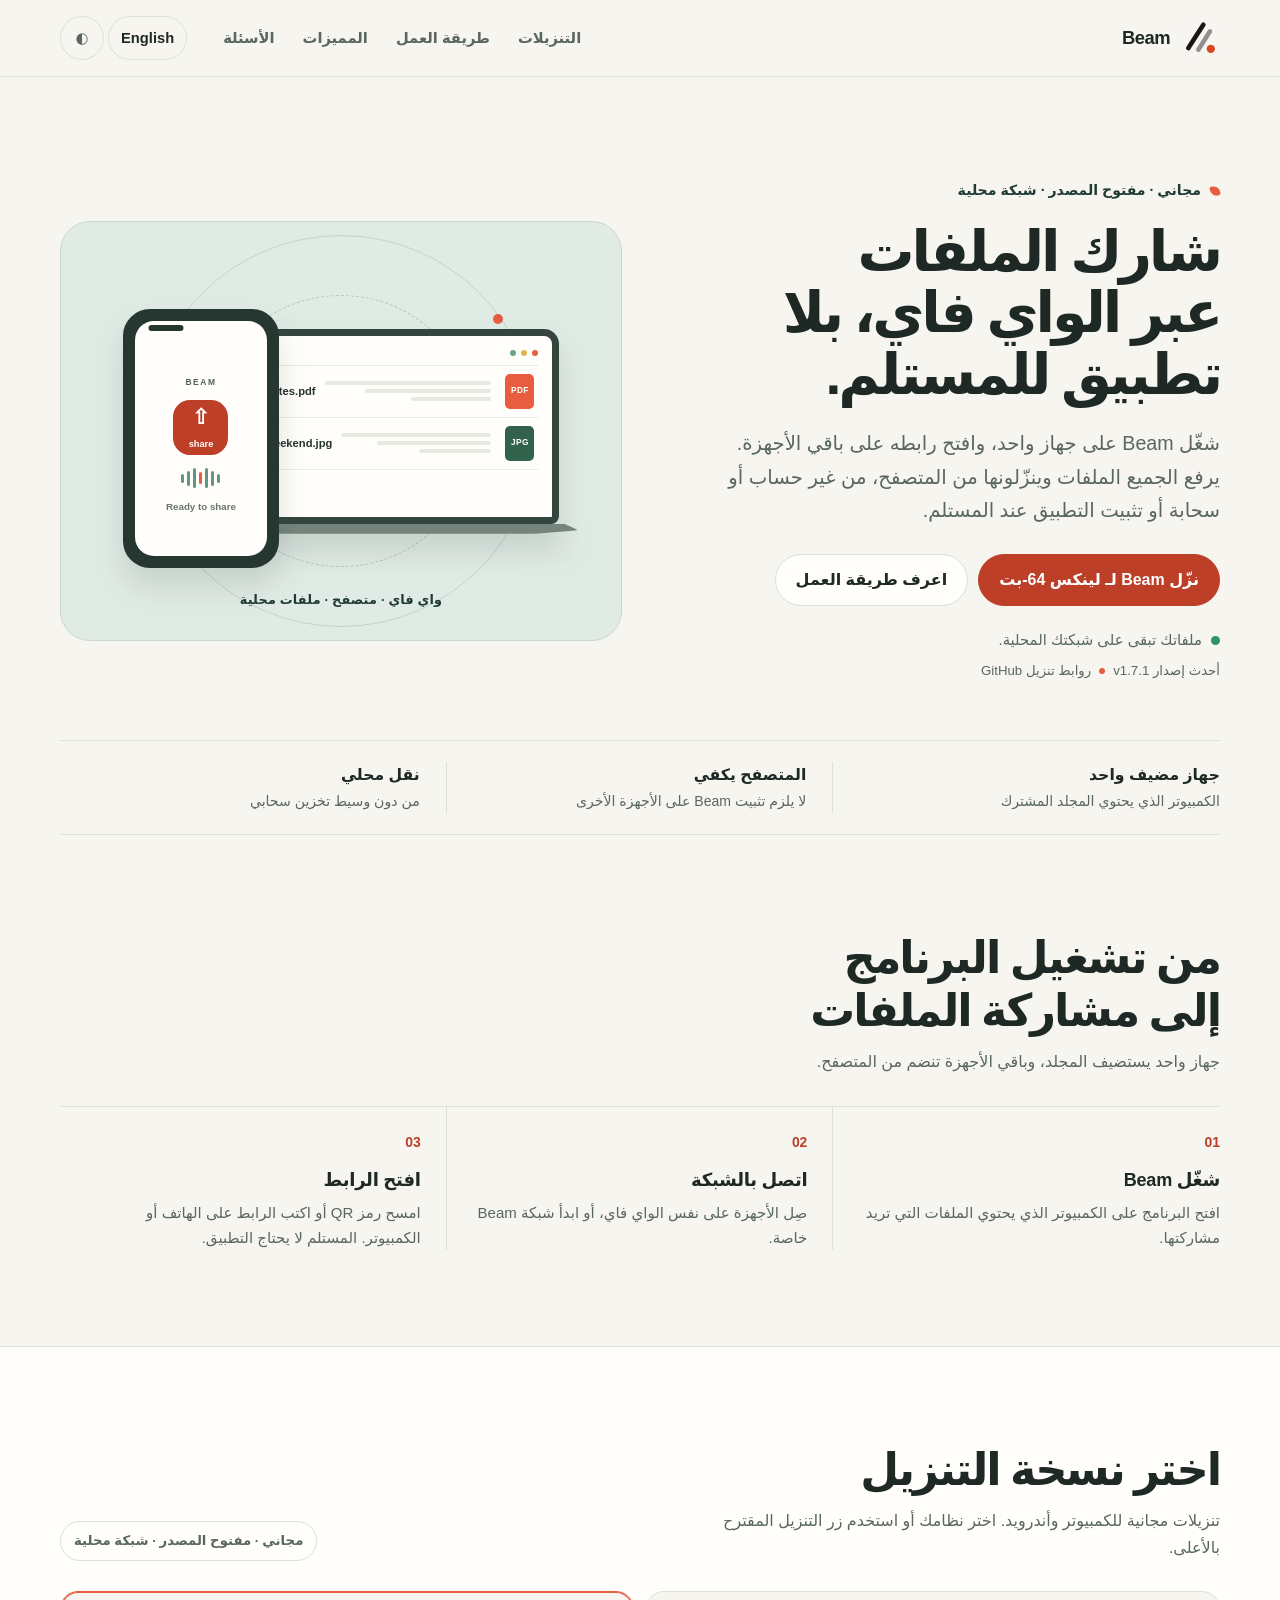
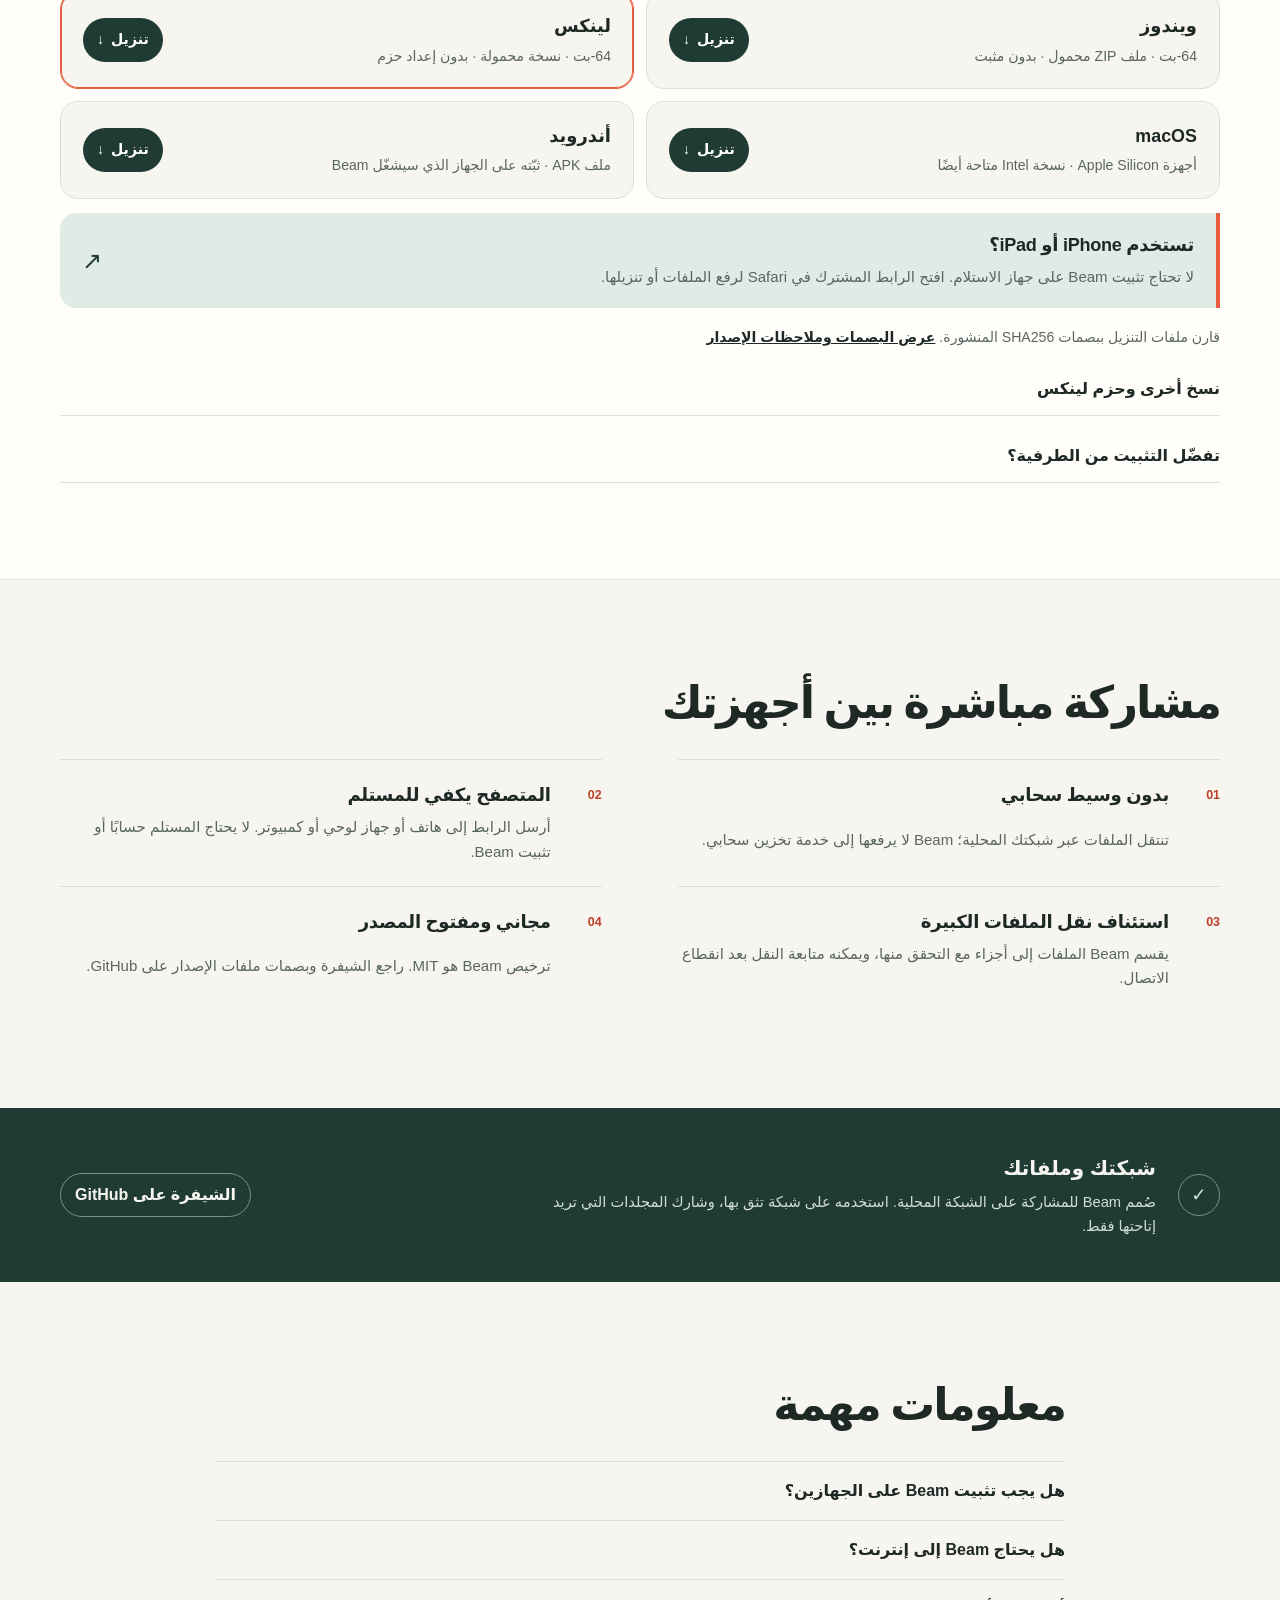
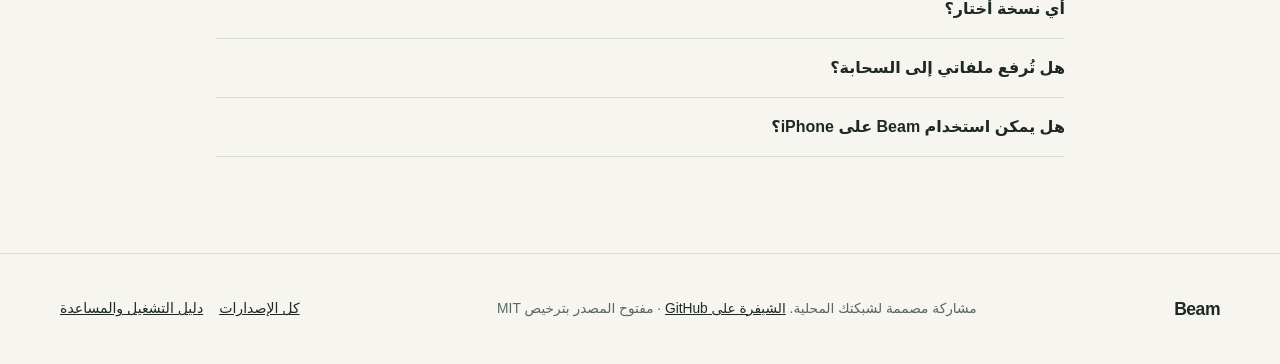
==== commit 09145ce9: "Improve contrast in device illustration" ====
--- a/ar/index.html
+++ b/ar/index.html
@@ -112,7 +112,7 @@
 .screen-top i:nth-child(3) { background: #6aa584; }
 .screen-file { min-height: 52px; display: grid; grid-template-columns: 34px 1fr auto; align-items: center; gap: 9px; padding: 7px 4px; border-bottom: 1px solid #ecece7; color: #26342f; font: 600 .7rem/1.2 "Segoe UI", Arial, sans-serif; }
 .file-icon { width: 29px; height: 35px; display: grid; place-items: center; color: #fff; background: #e85d3f; border-radius: 5px; font-size: .52rem; letter-spacing: .04em; }
-.image-icon { background: #598c76; }
+.image-icon { background: #32624b; }
 .file-lines { display: grid; gap: 4px; }
 .file-lines i { width: 100%; height: 4px; border-radius: 3px; background: #e8e9e1; }
 .file-lines i:nth-child(2) { width: 76%; }
@@ -121,9 +121,9 @@
 .phone { width: 28%; inset-inline-end: 11%; inset-block-end: 72px; padding: 7px; border: 5px solid #263630; border-radius: 27px; background: #263630; }
 .phone-camera { position: absolute; z-index: 4; width: 35px; height: 6px; inset-block-start: 11px; inset-inline-start: 50%; transform: translateX(-50%); border-radius: 99px; background: #263630; }
 .phone-screen { min-height: 235px; display: flex; flex-direction: column; align-items: center; justify-content: center; gap: 13px; padding: 23px 7px 10px; border-radius: 19px; color: #283831; background: #fffefa; font: 600 .61rem/1.2 "Segoe UI", Arial, sans-serif; }
-.phone-label { color: #73817b; font-size: .53rem; letter-spacing: .18em; }
-.phone-file { width: 55px; height: 55px; display: grid; place-items: center; color: #fff; background: var(--accent); border-radius: 17px; font-size: 1.3rem; }
-.phone-file b { color: #283831; font-size: .58rem; }
+.phone-label { color: #52615b; font-size: .53rem; letter-spacing: .18em; }
+.phone-file { width: 55px; height: 55px; display: grid; place-items: center; color: #fff; background: var(--accent-dark); border-radius: 17px; font-size: 1.3rem; }
+.phone-file b { color: #fff; font-size: .58rem; }
 .phone-wave { height: 20px; display: flex; align-items: center; gap: 3px; }
 .phone-wave i { width: 3px; height: 9px; border-radius: 3px; background: #5f987e; }
 .phone-wave i:nth-child(2), .phone-wave i:nth-child(6) { height: 15px; }
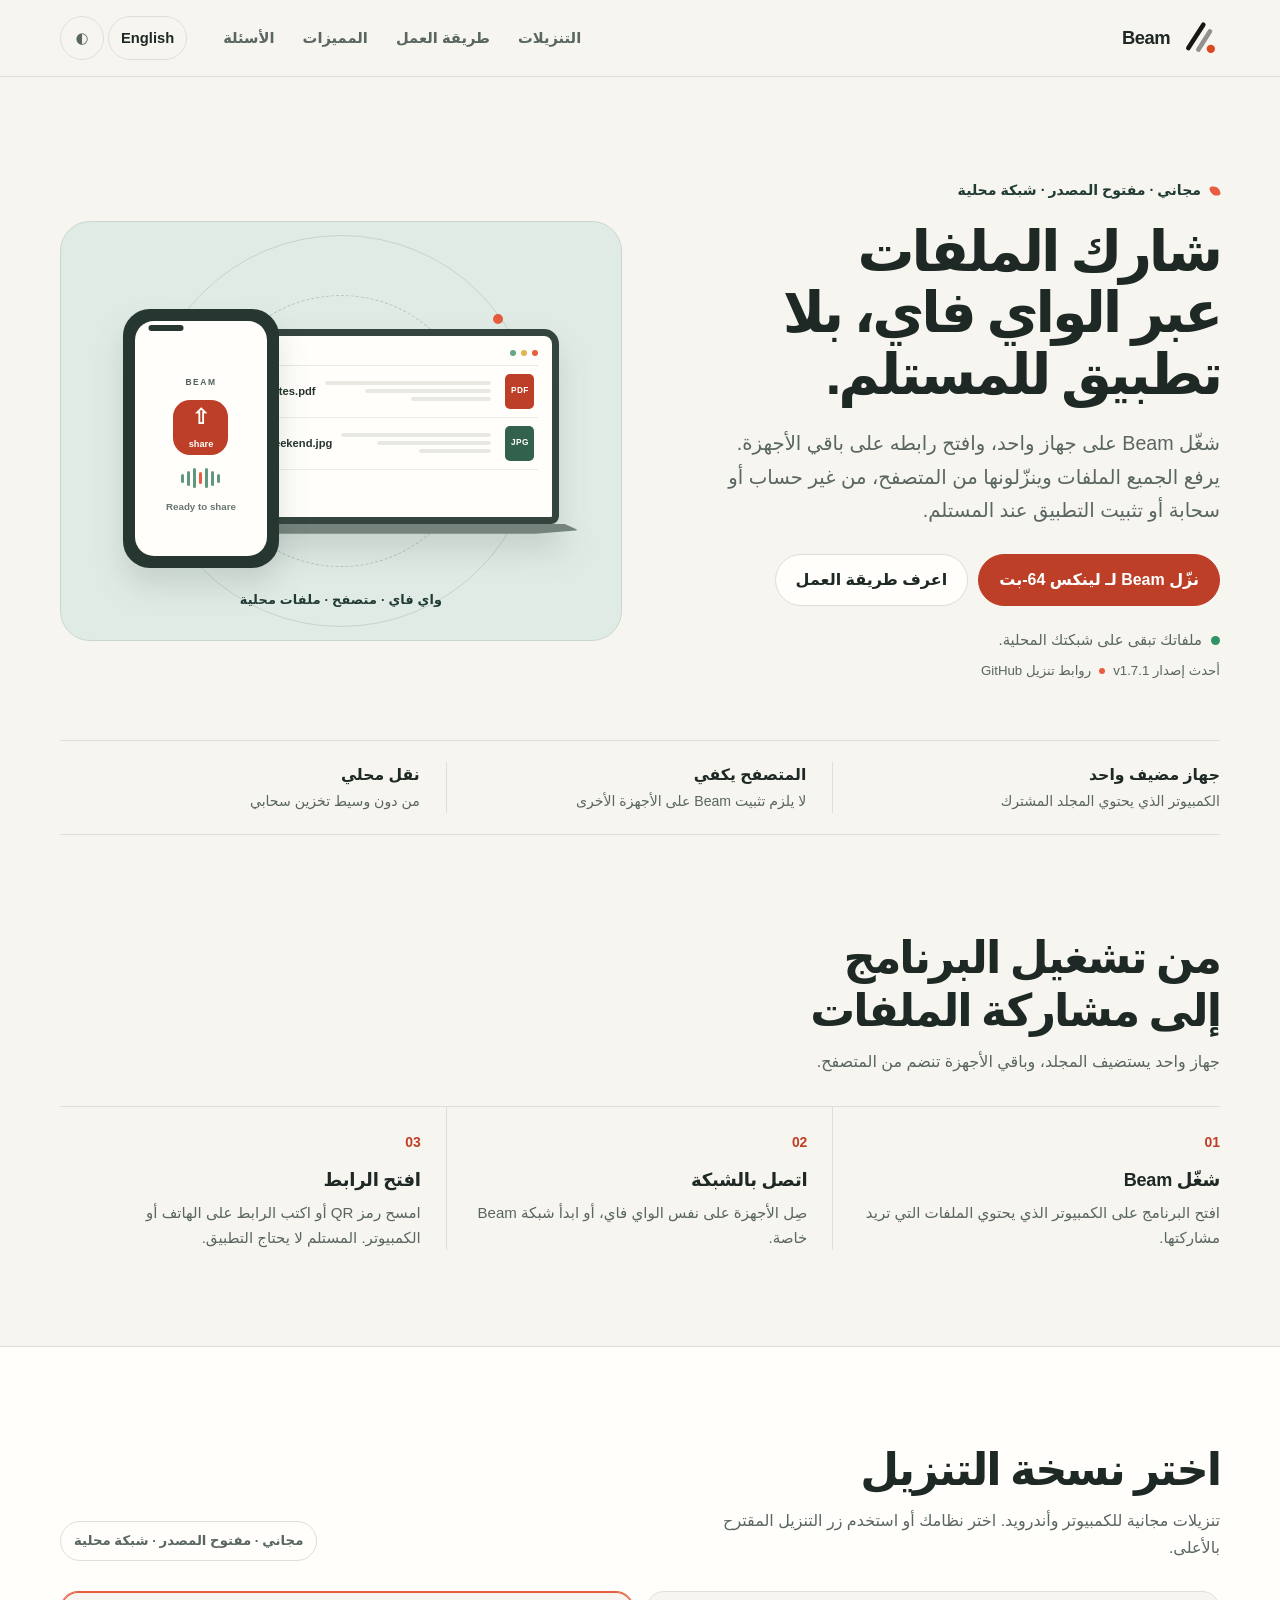
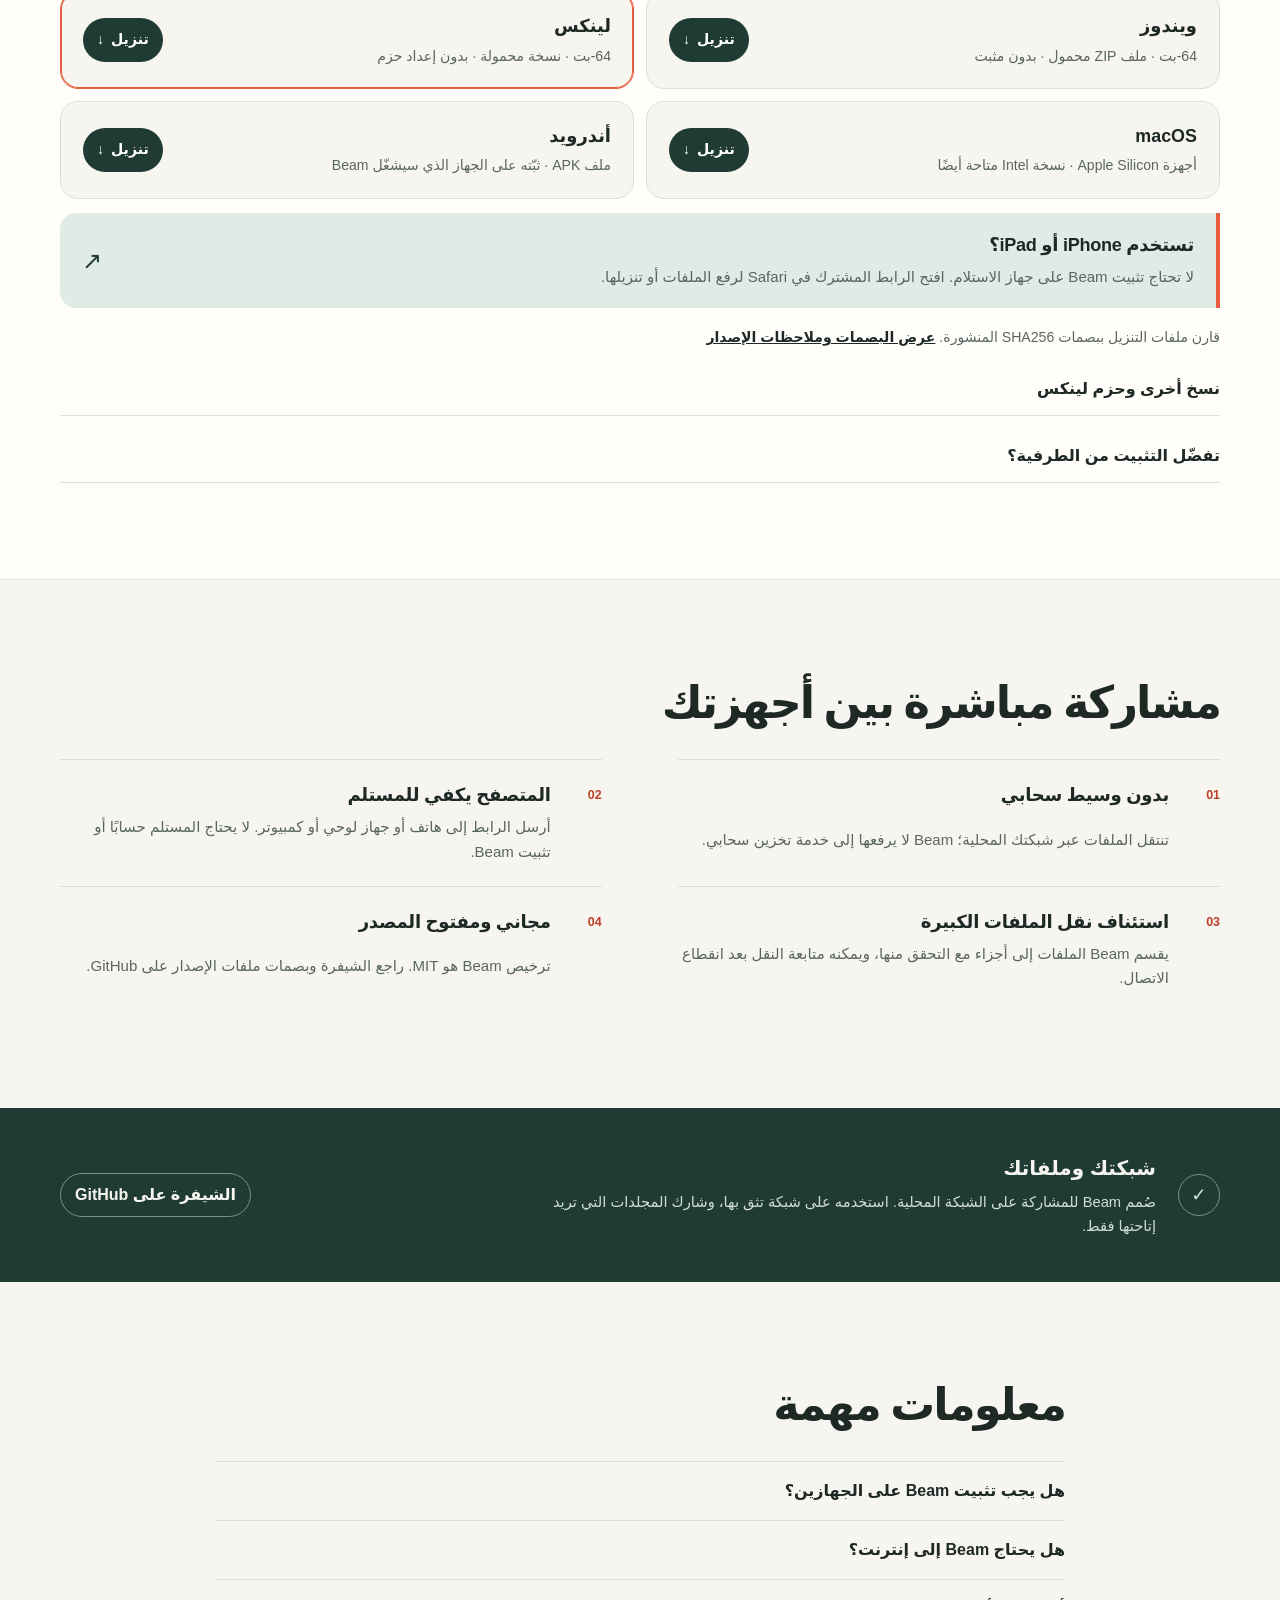
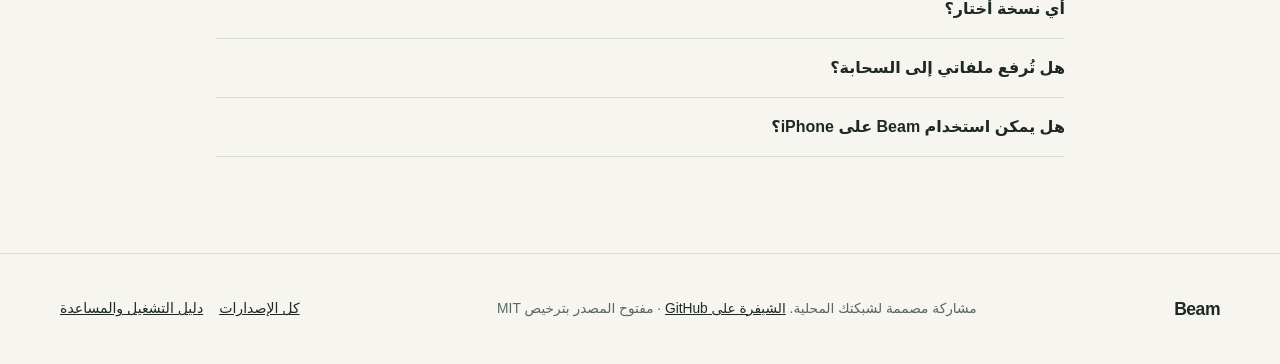
==== commit 50876cea: "Fix PDF badge contrast" ====
--- a/ar/index.html
+++ b/ar/index.html
@@ -111,7 +111,7 @@
 .screen-top i:nth-child(2) { background: #e2b44f; }
 .screen-top i:nth-child(3) { background: #6aa584; }
 .screen-file { min-height: 52px; display: grid; grid-template-columns: 34px 1fr auto; align-items: center; gap: 9px; padding: 7px 4px; border-bottom: 1px solid #ecece7; color: #26342f; font: 600 .7rem/1.2 "Segoe UI", Arial, sans-serif; }
-.file-icon { width: 29px; height: 35px; display: grid; place-items: center; color: #fff; background: #e85d3f; border-radius: 5px; font-size: .52rem; letter-spacing: .04em; }
+.file-icon { width: 29px; height: 35px; display: grid; place-items: center; color: #fff; background: #bd3f27; border-radius: 5px; font-size: .52rem; letter-spacing: .04em; }
 .image-icon { background: #32624b; }
 .file-lines { display: grid; gap: 4px; }
 .file-lines i { width: 100%; height: 4px; border-radius: 3px; background: #e8e9e1; }
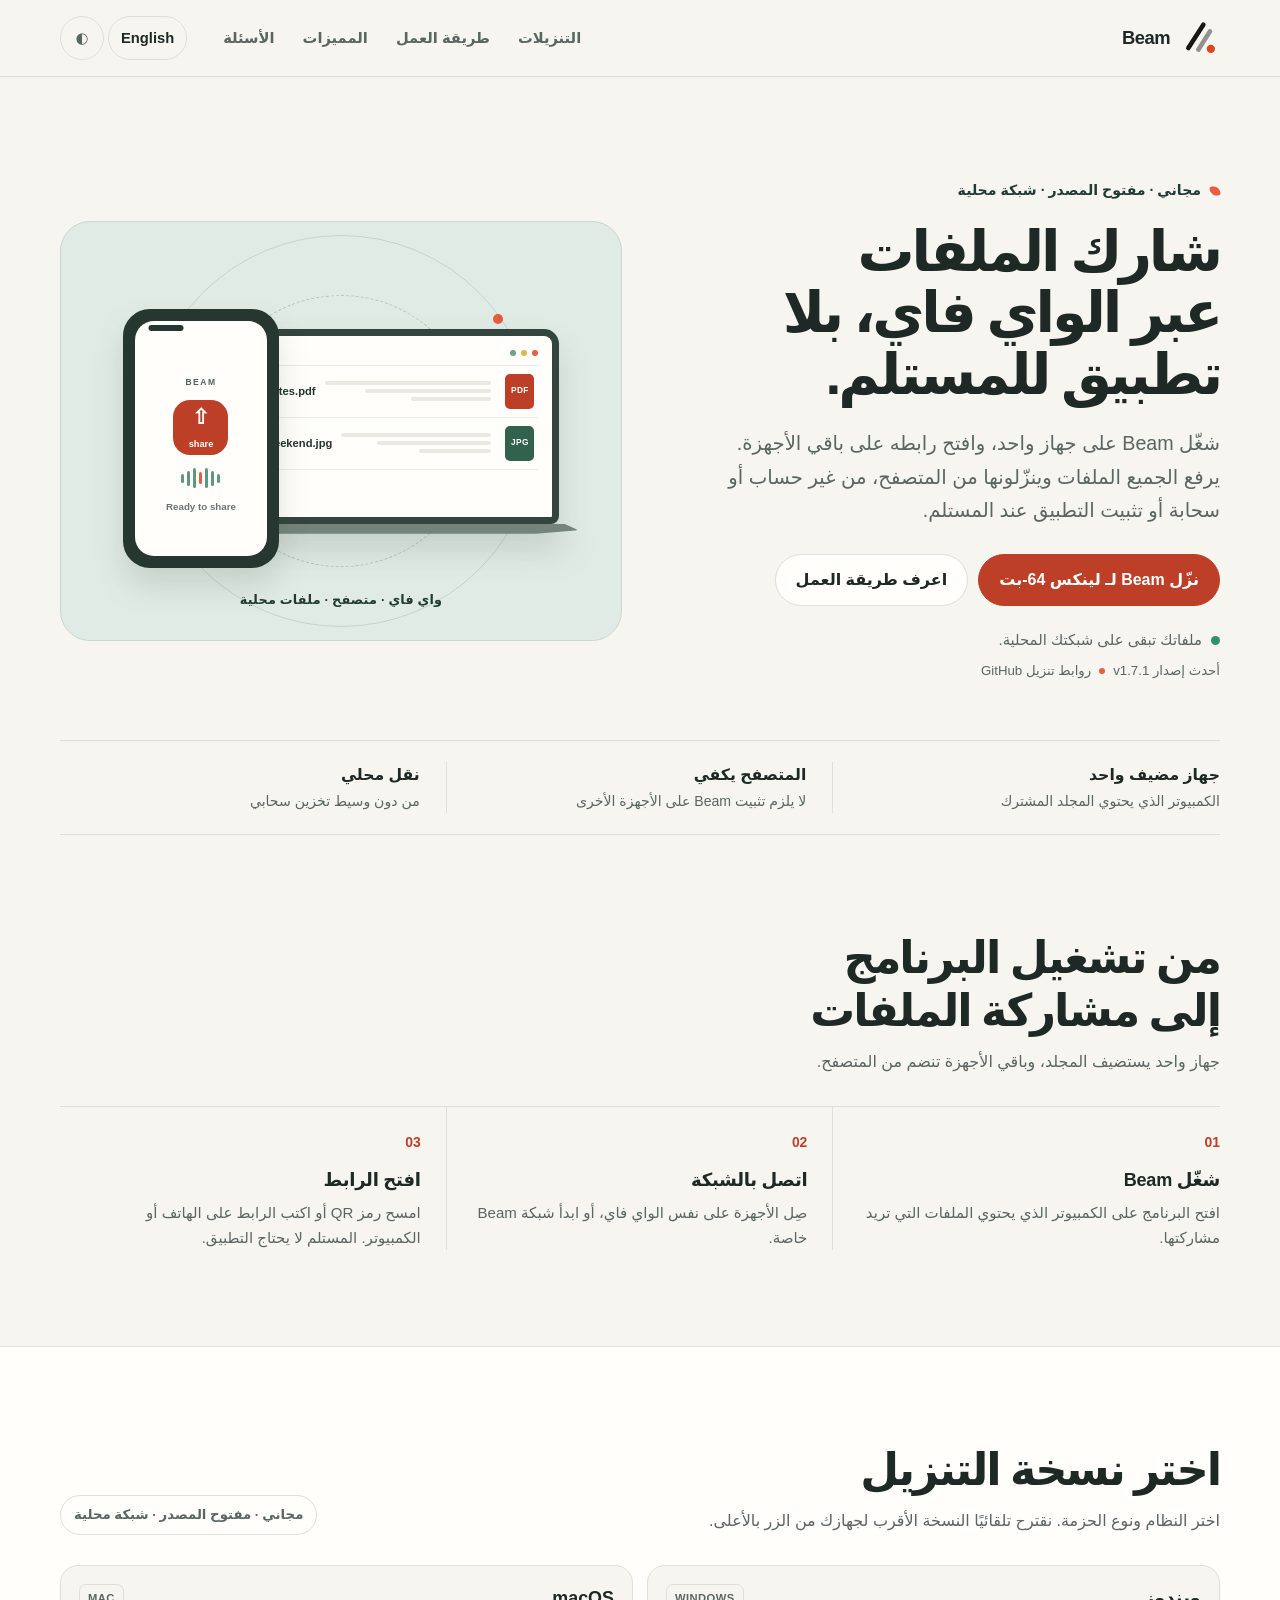
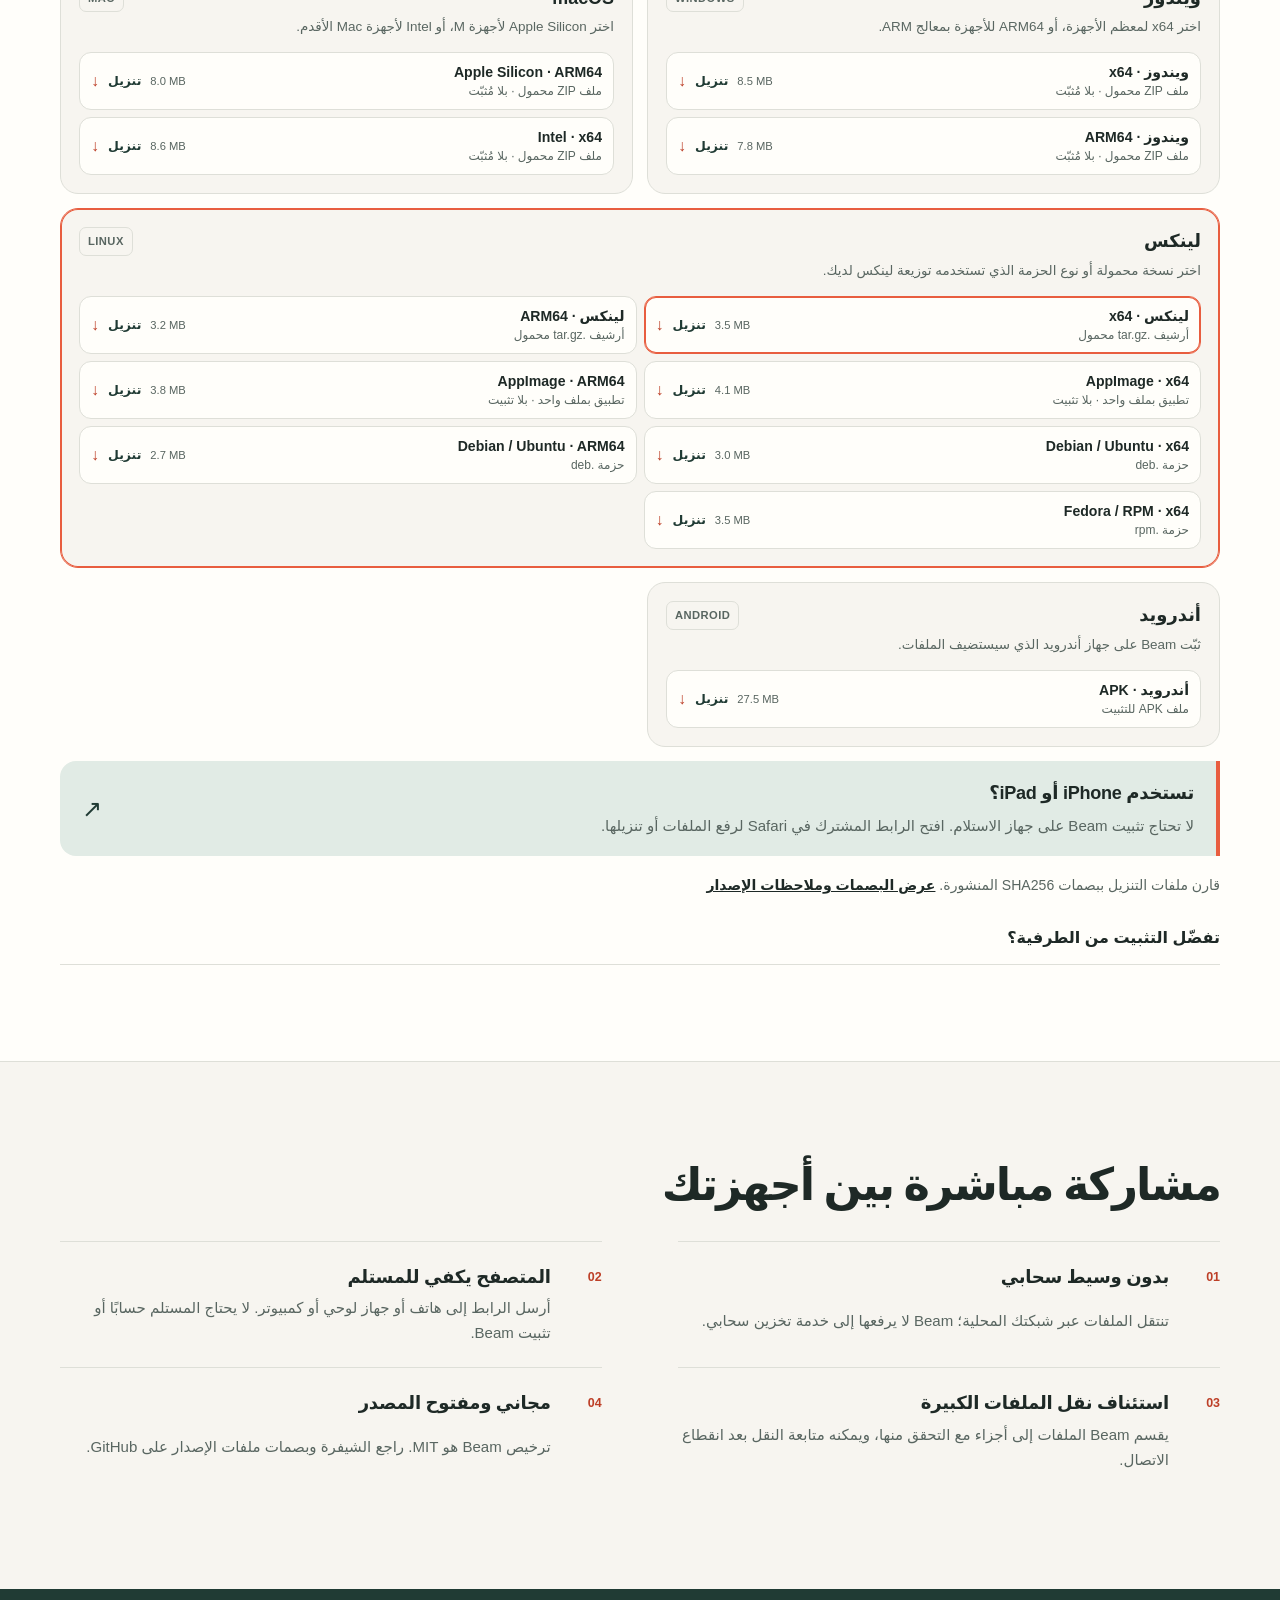
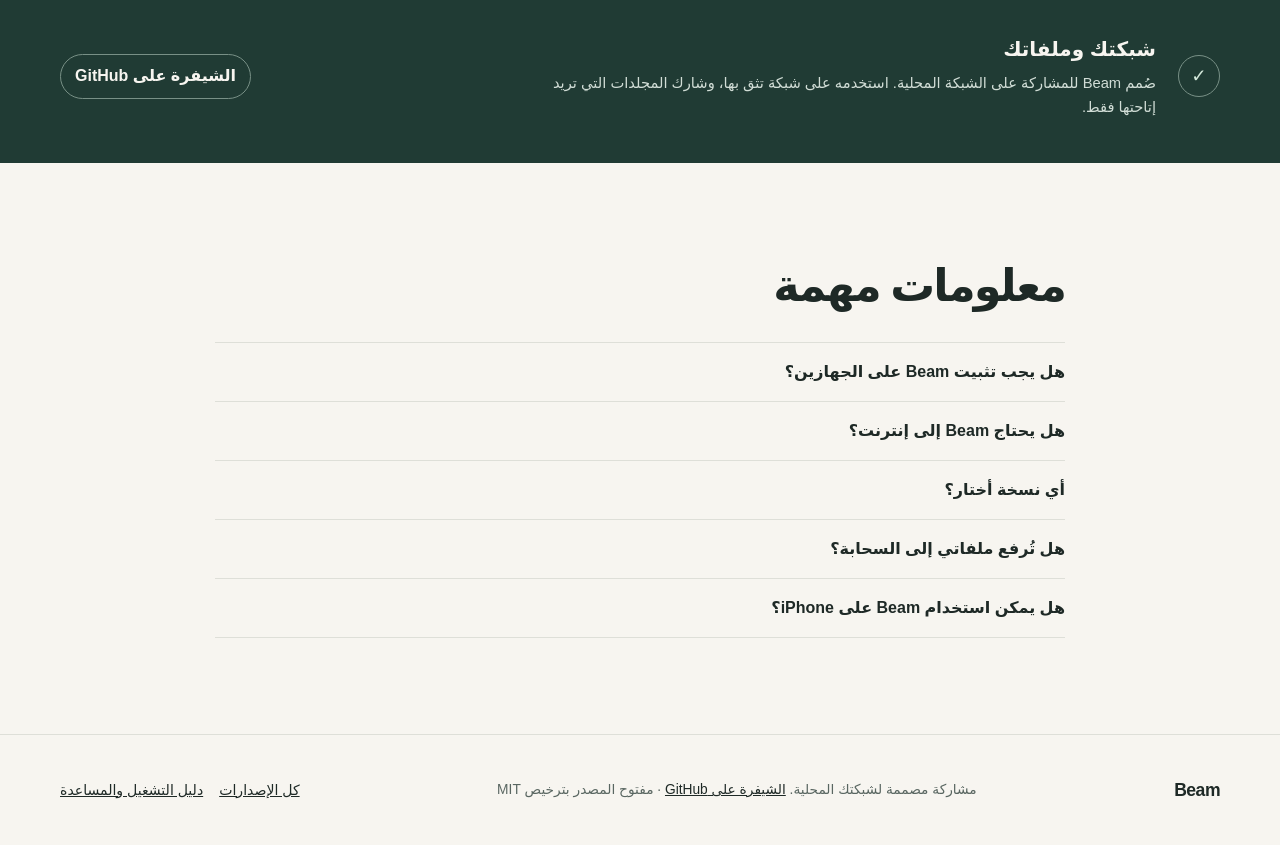
==== commit 52705c5d: "Show all release builds by platform" ====
--- a/ar/index.html
+++ b/ar/index.html
@@ -152,24 +152,31 @@
 .download-heading { max-width: none; display: flex; flex-wrap: wrap; align-items: end; justify-content: space-between; gap: 18px; }
 .download-heading>div { max-width: 710px; }
 .free-mark { padding: 8px 13px; border: 1px solid var(--line); border-radius: 999px; color: var(--muted); font-size: .83rem; font-weight: 700; }
-.download-grid { display: grid; grid-template-columns: repeat(2,minmax(0,1fr)); gap: 12px; }
-.download-option { min-width: 0; display: flex; align-items: center; justify-content: space-between; gap: 20px; padding: 20px 22px; border: 1px solid var(--line); border-radius: 18px; background: var(--paper); }
-.download-option.recommended { border-color: var(--accent); box-shadow: inset 0 0 0 1px var(--accent); }
-.download-name { min-width: 0; }
-.download-name h3 { margin: 0; font-size: 1.12rem; }
-.download-name p { margin: 3px 0 0; color: var(--muted); font-size: .88rem; }
-.download-link { min-height: 44px; flex: none; display: inline-flex; align-items: center; justify-content: center; gap: 7px; padding: 9px 14px; border-radius: 999px; color: #fff; background: var(--forest); text-decoration: none; font-size: .88rem; font-weight: 750; }
-.download-link:hover { background: var(--ink); }
+.download-grid { display: grid; grid-template-columns: repeat(2,minmax(0,1fr)); gap: 14px; }
+.download-platform { min-width: 0; padding: 18px; border: 1px solid var(--line); border-radius: 18px; background: var(--paper); }
+.download-platform.recommended { border-color: var(--accent); box-shadow: inset 0 0 0 1px var(--accent); }
+.platform-linux { grid-column: 1 / -1; }
+.platform-heading { display: flex; align-items: flex-start; justify-content: space-between; gap: 12px; margin-block-end: 14px; }
+.platform-heading h3 { margin: 0; font-size: 1.12rem; }
+.platform-heading p { margin: 3px 0 0; color: var(--muted); font-size: .84rem; }
+.platform-mark { flex: none; padding: 4px 8px; border: 1px solid var(--line); border-radius: 7px; color: var(--muted); font-size: .7rem; font-weight: 800; letter-spacing: .04em; }
+.build-list { display: grid; gap: 7px; }
+.platform-linux .build-list { grid-template-columns: repeat(2,minmax(0,1fr)); }
+.build-choice { min-width: 0; min-height: 58px; display: flex; align-items: center; gap: 9px; padding: 8px 11px; border: 1px solid var(--line); border-radius: 12px; color: var(--ink); background: var(--surface); text-decoration: none; transition: border-color .16s ease, transform .16s ease, background-color .16s ease; }
+.build-choice:hover { transform: translateY(-1px); border-color: var(--forest); }
+.build-choice.recommended { border-color: var(--accent); box-shadow: inset 0 0 0 1px var(--accent); }
+.build-choice-main { min-width: 0; flex: 1; display: grid; gap: 1px; }
+.build-choice-main b { overflow-wrap: anywhere; font-size: .88rem; line-height: 1.35; }
+.build-choice-main small { color: var(--muted); font-size: .75rem; line-height: 1.35; }
+.build-size { flex: none; color: var(--muted); font-size: .7rem; font-variant-numeric: tabular-nums; white-space: nowrap; direction: ltr; }
+.build-download { flex: none; color: var(--forest); font-size: .78rem; font-weight: 750; }
+.build-arrow { flex: none; color: var(--accent-dark); font-size: 1rem; font-weight: 800; }
+.build-choice:hover .build-download, .build-choice:hover .build-arrow { color: var(--accent-dark); }
 .phone-note { display: flex; align-items: center; justify-content: space-between; gap: 18px; margin-block-start: 14px; padding: 18px 22px; border-inline-start: 4px solid var(--accent); border-radius: 0 16px 16px 0; background: var(--mint); }
 .phone-note h3 { margin-block-start: 0; }
 .phone-mark { flex: none; color: var(--forest); font-size: 1.5rem; }
-.more-builds, .terminal { margin-block-start: 14px; border-block-end: 1px solid var(--line); }
-.more-builds summary, .terminal summary { min-height: 52px; display: flex; align-items: center; cursor: pointer; font-weight: 750; }
-.alt-downloads { display: grid; grid-template-columns: repeat(2,minmax(0,1fr)); gap: 8px 18px; padding-block: 2px 18px; }
-.alt-downloads a { min-width: 0; display: flex; justify-content: space-between; gap: 12px; padding: 10px 0; border-block-end: 1px solid var(--line); color: var(--muted); text-decoration: none; font-size: .9rem; }
-.alt-downloads a:hover { color: var(--accent-dark); }
-.alt-downloads a span { overflow-wrap: anywhere; }
-.alt-downloads b { color: var(--ink); font-weight: 650; }
+.terminal { margin-block-start: 14px; border-block-end: 1px solid var(--line); }
+.terminal summary { min-height: 52px; display: flex; align-items: center; cursor: pointer; font-weight: 750; }
 .command { min-width: 0; display: flex; align-items: center; gap: 10px; padding: 8px; border: 1px solid var(--line); border-radius: 12px; background: var(--paper); direction: ltr; }
 .command code { min-width: 0; flex: 1; overflow-x: auto; white-space: nowrap; font: .8rem/1.5 ui-monospace, SFMono-Regular, Consolas, monospace; }
 .command button { min-height: 40px; padding: 7px 12px; border: 0; border-radius: 8px; color: #fff; background: var(--forest); font: inherit; font-weight: 700; cursor: pointer; }
@@ -244,11 +251,12 @@
   .steps li, .steps li:first-child { padding: 17px 0; border-inline-start: 0; border-block-end: 1px solid var(--line); }
   .steps li:last-child { border-block-end: 0; }
   .steps h3 { margin-block-start: 5px; }
-  .download-grid, .feature-grid, .alt-downloads { grid-template-columns: 1fr; }
-  .download-option { padding: 16px; gap: 8px; }
-  .download-name h3 { font-size: 1.02rem; }
-  .download-name p { font-size: .8rem; }
-  .download-link { padding-inline: 12px; font-size: .82rem; }
+  .download-grid, .feature-grid { grid-template-columns: 1fr; }
+  .download-platform { padding: 14px; }
+  .platform-linux { grid-column: auto; }
+  .platform-linux .build-list { grid-template-columns: 1fr; }
+  .build-choice { gap: 7px; padding-inline: 9px; }
+  .build-download { font-size: .74rem; }
   .phone-note { padding: 16px; }
   .trust-inner { grid-template-columns: auto 1fr; gap: 15px; padding-block: 25px; }
   .trust-inner>a { grid-column: 2; justify-self: start; }
@@ -328,21 +336,13 @@
   </section>
   <section class="section downloads" id="download" aria-labelledby="download-title">
     <div class="wrap">
-      <div class="section-heading download-heading"><div><h2 id="download-title">اختر نسخة التنزيل</h2><p>تنزيلات مجانية للكمبيوتر وأندرويد. اختر نظامك أو استخدم زر التنزيل المقترح بالأعلى.</p></div><span class="free-mark">مجاني · مفتوح المصدر · شبكة محلية</span></div>
-      <div class="download-grid"><article class="download-option"><div class="download-name"><h3>ويندوز</h3><p>64-بت · ملف ZIP محمول · بدون مثبت</p></div><a class="download-link" data-asset="windows-amd64" href="https://github.com/omdaral/beam-fileshare/releases/download/v1.7.1/Beam-1.7.1-windows-amd64.zip" aria-label="تنزيل ويندوز">تنزيل <span aria-hidden="true">↓</span></a></article>
-<article class="download-option"><div class="download-name"><h3>لينكس</h3><p>64-بت · نسخة محمولة · بدون إعداد حزم</p></div><a class="download-link" data-asset="linux-amd64" href="https://github.com/omdaral/beam-fileshare/releases/download/v1.7.1/Beam-1.7.1-linux-amd64.tar.gz" aria-label="تنزيل لينكس">تنزيل <span aria-hidden="true">↓</span></a></article>
-<article class="download-option"><div class="download-name"><h3>macOS</h3><p>أجهزة Apple Silicon · نسخة Intel متاحة أيضًا</p></div><a class="download-link" data-asset="macos-arm64" href="https://github.com/omdaral/beam-fileshare/releases/download/v1.7.1/Beam-1.7.1-macos-arm64.zip" aria-label="تنزيل macOS">تنزيل <span aria-hidden="true">↓</span></a></article>
-<article class="download-option"><div class="download-name"><h3>أندرويد</h3><p>ملف APK · ثبّته على الجهاز الذي سيشغّل Beam</p></div><a class="download-link" data-asset="android" href="https://github.com/omdaral/beam-fileshare/releases/download/v1.7.1/Beam-1.7.1-android.apk" aria-label="تنزيل أندرويد">تنزيل <span aria-hidden="true">↓</span></a></article></div>
+      <div class="section-heading download-heading"><div><h2 id="download-title">اختر نسخة التنزيل</h2><p>اختر النظام ونوع الحزمة. نقترح تلقائيًا النسخة الأقرب لجهازك من الزر بالأعلى.</p></div><span class="free-mark">مجاني · مفتوح المصدر · شبكة محلية</span></div>
+      <div class="download-grid"><article class="download-platform" data-platform="windows"><header class="platform-heading"><div><h3>ويندوز</h3><p>اختر x64 لمعظم الأجهزة، أو ARM64 للأجهزة بمعالج ARM.</p></div><span class="platform-mark" aria-hidden="true">WINDOWS</span></header><div class="build-list"><a class="build-choice" data-asset="windows-amd64" href="https://github.com/omdaral/beam-fileshare/releases/download/v1.7.1/Beam-1.7.1-windows-amd64.zip" aria-label="تنزيل ويندوز · x64"><span class="build-choice-main"><b>ويندوز · x64</b><small>ملف ZIP محمول · بلا مُثبّت</small></span><span class="build-size" data-asset-size="windows-amd64" aria-hidden="true"></span><span class="build-download">تنزيل</span><span class="build-arrow" aria-hidden="true">↓</span></a><a class="build-choice" data-asset="windows-arm64" href="https://github.com/omdaral/beam-fileshare/releases/download/v1.7.1/Beam-1.7.1-windows-arm64.zip" aria-label="تنزيل ويندوز · ARM64"><span class="build-choice-main"><b>ويندوز · ARM64</b><small>ملف ZIP محمول · بلا مُثبّت</small></span><span class="build-size" data-asset-size="windows-arm64" aria-hidden="true"></span><span class="build-download">تنزيل</span><span class="build-arrow" aria-hidden="true">↓</span></a></div></article>
+<article class="download-platform" data-platform="macos"><header class="platform-heading"><div><h3>macOS</h3><p>اختر Apple Silicon لأجهزة M، أو Intel لأجهزة Mac الأقدم.</p></div><span class="platform-mark" aria-hidden="true">MAC</span></header><div class="build-list"><a class="build-choice" data-asset="macos-arm64" href="https://github.com/omdaral/beam-fileshare/releases/download/v1.7.1/Beam-1.7.1-macos-arm64.zip" aria-label="تنزيل Apple Silicon · ARM64"><span class="build-choice-main"><b>Apple Silicon · ARM64</b><small>ملف ZIP محمول · بلا مُثبّت</small></span><span class="build-size" data-asset-size="macos-arm64" aria-hidden="true"></span><span class="build-download">تنزيل</span><span class="build-arrow" aria-hidden="true">↓</span></a><a class="build-choice" data-asset="macos-amd64" href="https://github.com/omdaral/beam-fileshare/releases/download/v1.7.1/Beam-1.7.1-macos-amd64.zip" aria-label="تنزيل Intel · x64"><span class="build-choice-main"><b>Intel · x64</b><small>ملف ZIP محمول · بلا مُثبّت</small></span><span class="build-size" data-asset-size="macos-amd64" aria-hidden="true"></span><span class="build-download">تنزيل</span><span class="build-arrow" aria-hidden="true">↓</span></a></div></article>
+<article class="download-platform platform-linux" data-platform="linux"><header class="platform-heading"><div><h3>لينكس</h3><p>اختر نسخة محمولة أو نوع الحزمة الذي تستخدمه توزيعة لينكس لديك.</p></div><span class="platform-mark" aria-hidden="true">LINUX</span></header><div class="build-list"><a class="build-choice" data-asset="linux-amd64" href="https://github.com/omdaral/beam-fileshare/releases/download/v1.7.1/Beam-1.7.1-linux-amd64.tar.gz" aria-label="تنزيل لينكس · x64"><span class="build-choice-main"><b>لينكس · x64</b><small>أرشيف .tar.gz محمول</small></span><span class="build-size" data-asset-size="linux-amd64" aria-hidden="true"></span><span class="build-download">تنزيل</span><span class="build-arrow" aria-hidden="true">↓</span></a><a class="build-choice" data-asset="linux-arm64" href="https://github.com/omdaral/beam-fileshare/releases/download/v1.7.1/Beam-1.7.1-linux-arm64.tar.gz" aria-label="تنزيل لينكس · ARM64"><span class="build-choice-main"><b>لينكس · ARM64</b><small>أرشيف .tar.gz محمول</small></span><span class="build-size" data-asset-size="linux-arm64" aria-hidden="true"></span><span class="build-download">تنزيل</span><span class="build-arrow" aria-hidden="true">↓</span></a><a class="build-choice" data-asset="appimage-x64" href="https://github.com/omdaral/beam-fileshare/releases/download/v1.7.1/Beam-1.7.1-x86_64.AppImage" aria-label="تنزيل AppImage · x64"><span class="build-choice-main"><b>AppImage · x64</b><small>تطبيق بملف واحد · بلا تثبيت</small></span><span class="build-size" data-asset-size="appimage-x64" aria-hidden="true"></span><span class="build-download">تنزيل</span><span class="build-arrow" aria-hidden="true">↓</span></a><a class="build-choice" data-asset="appimage-arm" href="https://github.com/omdaral/beam-fileshare/releases/download/v1.7.1/Beam-1.7.1-aarch64.AppImage" aria-label="تنزيل AppImage · ARM64"><span class="build-choice-main"><b>AppImage · ARM64</b><small>تطبيق بملف واحد · بلا تثبيت</small></span><span class="build-size" data-asset-size="appimage-arm" aria-hidden="true"></span><span class="build-download">تنزيل</span><span class="build-arrow" aria-hidden="true">↓</span></a><a class="build-choice" data-asset="deb-amd64" href="https://github.com/omdaral/beam-fileshare/releases/download/v1.7.1/beam-fileshare_1.7.1-1_amd64.deb" aria-label="تنزيل Debian / Ubuntu · x64"><span class="build-choice-main"><b>Debian / Ubuntu · x64</b><small>حزمة .deb</small></span><span class="build-size" data-asset-size="deb-amd64" aria-hidden="true"></span><span class="build-download">تنزيل</span><span class="build-arrow" aria-hidden="true">↓</span></a><a class="build-choice" data-asset="deb-arm64" href="https://github.com/omdaral/beam-fileshare/releases/download/v1.7.1/beam-fileshare_1.7.1-1_arm64.deb" aria-label="تنزيل Debian / Ubuntu · ARM64"><span class="build-choice-main"><b>Debian / Ubuntu · ARM64</b><small>حزمة .deb</small></span><span class="build-size" data-asset-size="deb-arm64" aria-hidden="true"></span><span class="build-download">تنزيل</span><span class="build-arrow" aria-hidden="true">↓</span></a><a class="build-choice" data-asset="rpm" href="https://github.com/omdaral/beam-fileshare/releases/download/v1.7.1/beam-fileshare-1.7.1-1.x86_64.rpm" aria-label="تنزيل Fedora / RPM · x64"><span class="build-choice-main"><b>Fedora / RPM · x64</b><small>حزمة .rpm</small></span><span class="build-size" data-asset-size="rpm" aria-hidden="true"></span><span class="build-download">تنزيل</span><span class="build-arrow" aria-hidden="true">↓</span></a></div></article>
+<article class="download-platform" data-platform="android"><header class="platform-heading"><div><h3>أندرويد</h3><p>ثبّت Beam على جهاز أندرويد الذي سيستضيف الملفات.</p></div><span class="platform-mark" aria-hidden="true">ANDROID</span></header><div class="build-list"><a class="build-choice" data-asset="android" href="https://github.com/omdaral/beam-fileshare/releases/download/v1.7.1/Beam-1.7.1-android.apk" aria-label="تنزيل أندرويد · APK"><span class="build-choice-main"><b>أندرويد · APK</b><small>ملف APK للتثبيت</small></span><span class="build-size" data-asset-size="android" aria-hidden="true"></span><span class="build-download">تنزيل</span><span class="build-arrow" aria-hidden="true">↓</span></a></div></article></div>
       <div class="phone-note" id="iphone-note"><div><h3>تستخدم iPhone أو iPad؟</h3><p>لا تحتاج تثبيت Beam على جهاز الاستلام. افتح الرابط المشترك في Safari لرفع الملفات أو تنزيلها.</p></div><span class="phone-mark" aria-hidden="true">↗</span></div>
       <p class="checksum-note" id="verify">قارن ملفات التنزيل ببصمات SHA256 المنشورة. <a href="https://github.com/omdaral/beam-fileshare/releases/latest">عرض البصمات وملاحظات الإصدار</a></p>
-      <details class="more-builds"><summary>نسخ أخرى وحزم لينكس</summary><div class="alt-downloads"><a data-asset="linux-arm64" href="https://github.com/omdaral/beam-fileshare/releases/download/v1.7.1/Beam-1.7.1-linux-arm64.tar.gz"><span>لينكس ARM ‏64-بت (Raspberry Pi)</span><b dir="ltr">Beam-1.7.1-linux-arm64.tar.gz</b></a>
-<a data-asset="windows-arm64" href="https://github.com/omdaral/beam-fileshare/releases/download/v1.7.1/Beam-1.7.1-windows-arm64.zip"><span>ويندوز ARM ‏64-بت</span><b dir="ltr">Beam-1.7.1-windows-arm64.zip</b></a>
-<a data-asset="macos-amd64" href="https://github.com/omdaral/beam-fileshare/releases/download/v1.7.1/Beam-1.7.1-macos-amd64.zip"><span>macOS بمعالج Intel</span><b dir="ltr">Beam-1.7.1-macos-amd64.zip</b></a>
-<a data-asset="deb-amd64" href="https://github.com/omdaral/beam-fileshare/releases/download/v1.7.1/beam-fileshare_1.7.1-1_amd64.deb"><span>Debian / Ubuntu · ‏64-بت</span><b dir="ltr">beam-fileshare_1.7.1-1_amd64.deb</b></a>
-<a data-asset="deb-arm64" href="https://github.com/omdaral/beam-fileshare/releases/download/v1.7.1/beam-fileshare_1.7.1-1_arm64.deb"><span>Debian / Ubuntu · ARM ‏64-بت</span><b dir="ltr">beam-fileshare_1.7.1-1_arm64.deb</b></a>
-<a data-asset="appimage-x64" href="https://github.com/omdaral/beam-fileshare/releases/download/v1.7.1/Beam-1.7.1-x86_64.AppImage"><span>AppImage · ‏64-بت</span><b dir="ltr">Beam-1.7.1-x86_64.AppImage</b></a>
-<a data-asset="appimage-arm" href="https://github.com/omdaral/beam-fileshare/releases/download/v1.7.1/Beam-1.7.1-aarch64.AppImage"><span>AppImage · ARM ‏64-بت</span><b dir="ltr">Beam-1.7.1-aarch64.AppImage</b></a>
-<a data-asset="rpm" href="https://github.com/omdaral/beam-fileshare/releases/download/v1.7.1/beam-fileshare-1.7.1-1.x86_64.rpm"><span>Fedora / RPM · ‏64-بت</span><b dir="ltr">beam-fileshare-1.7.1-1.x86_64.rpm</b></a></div></details>
       <details class="terminal"><summary>تفضّل التثبيت من الطرفية؟</summary><div class="command"><code id="oneline">curl -sSL https://raw.githubusercontent.com/omdaral/beam-fileshare/main/get-beam.sh | bash -s -- --install</code><button id="copyBtn" type="button" aria-live="polite">نسخ الأمر</button></div><p class="small-note">يكشف المثبّت نظام التشغيل ومعمارية المعالج تلقائيًا.</p></details>
     </div>
   </section>
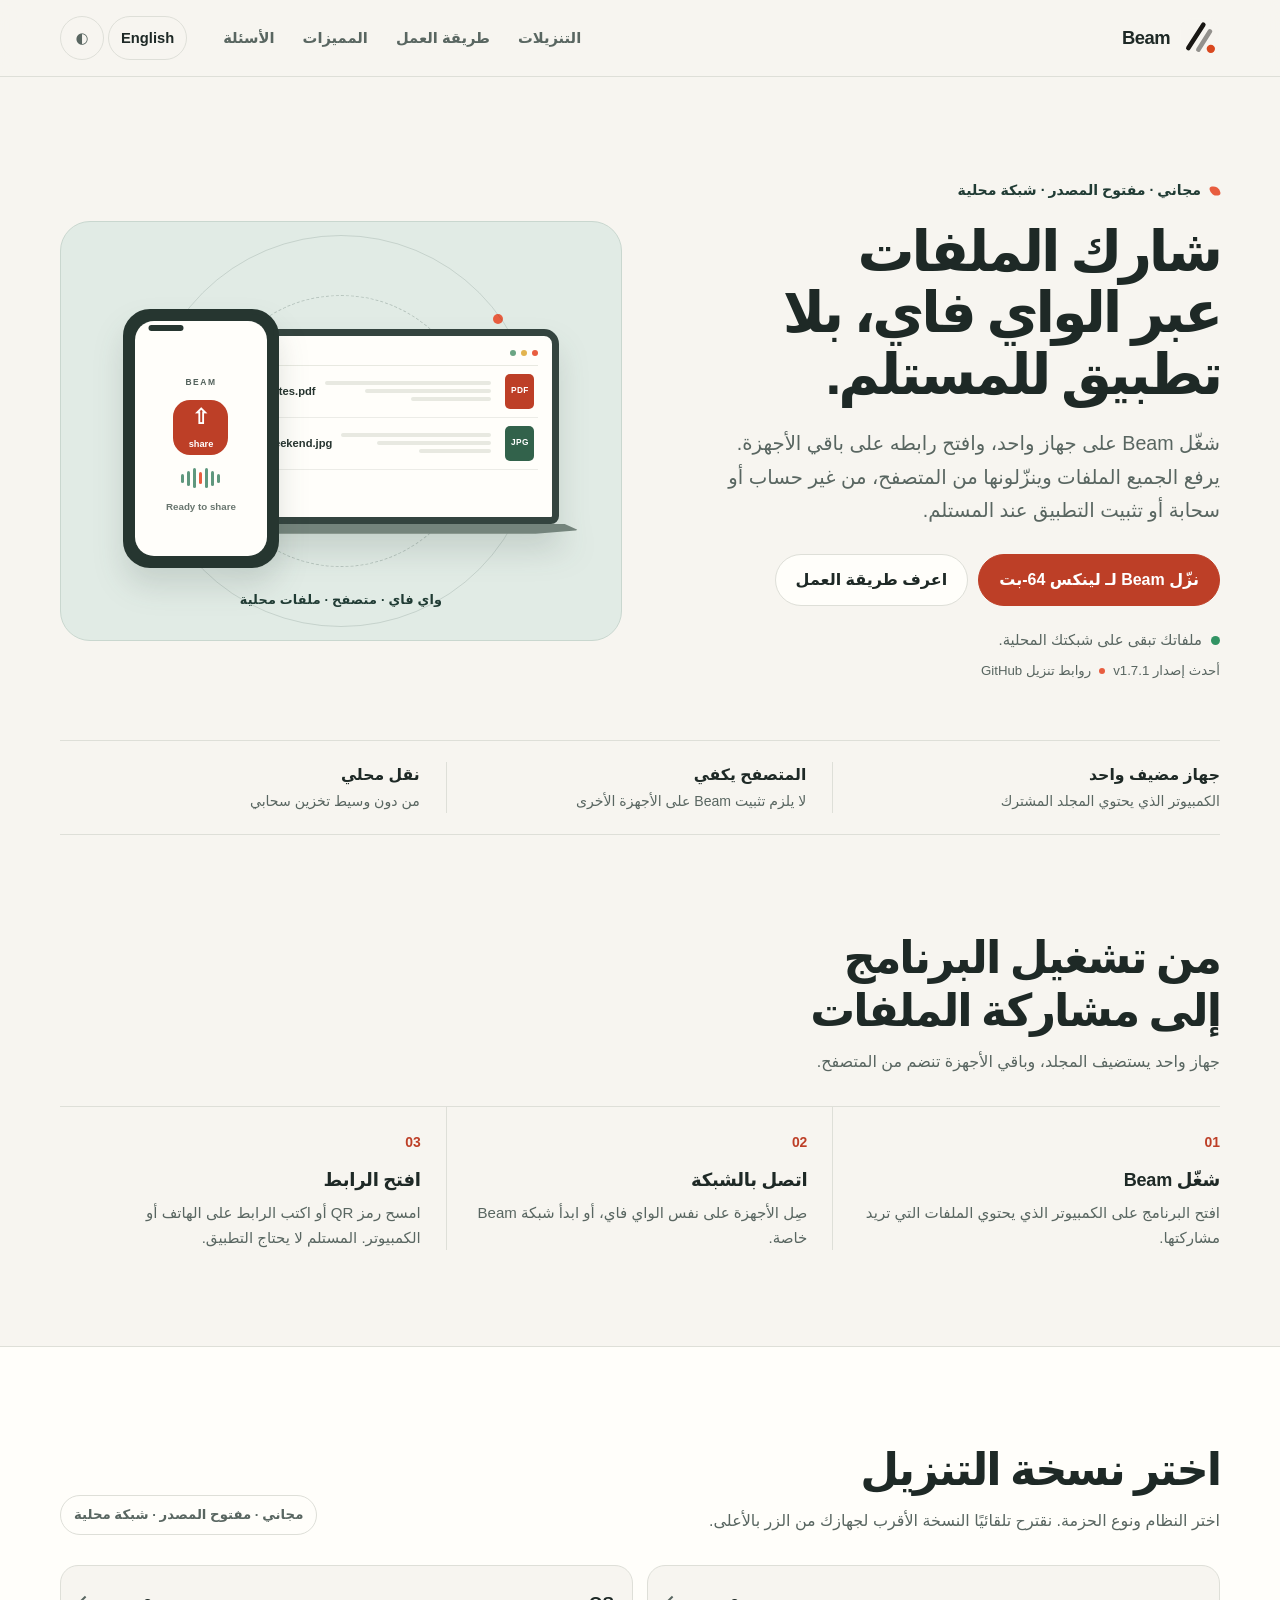
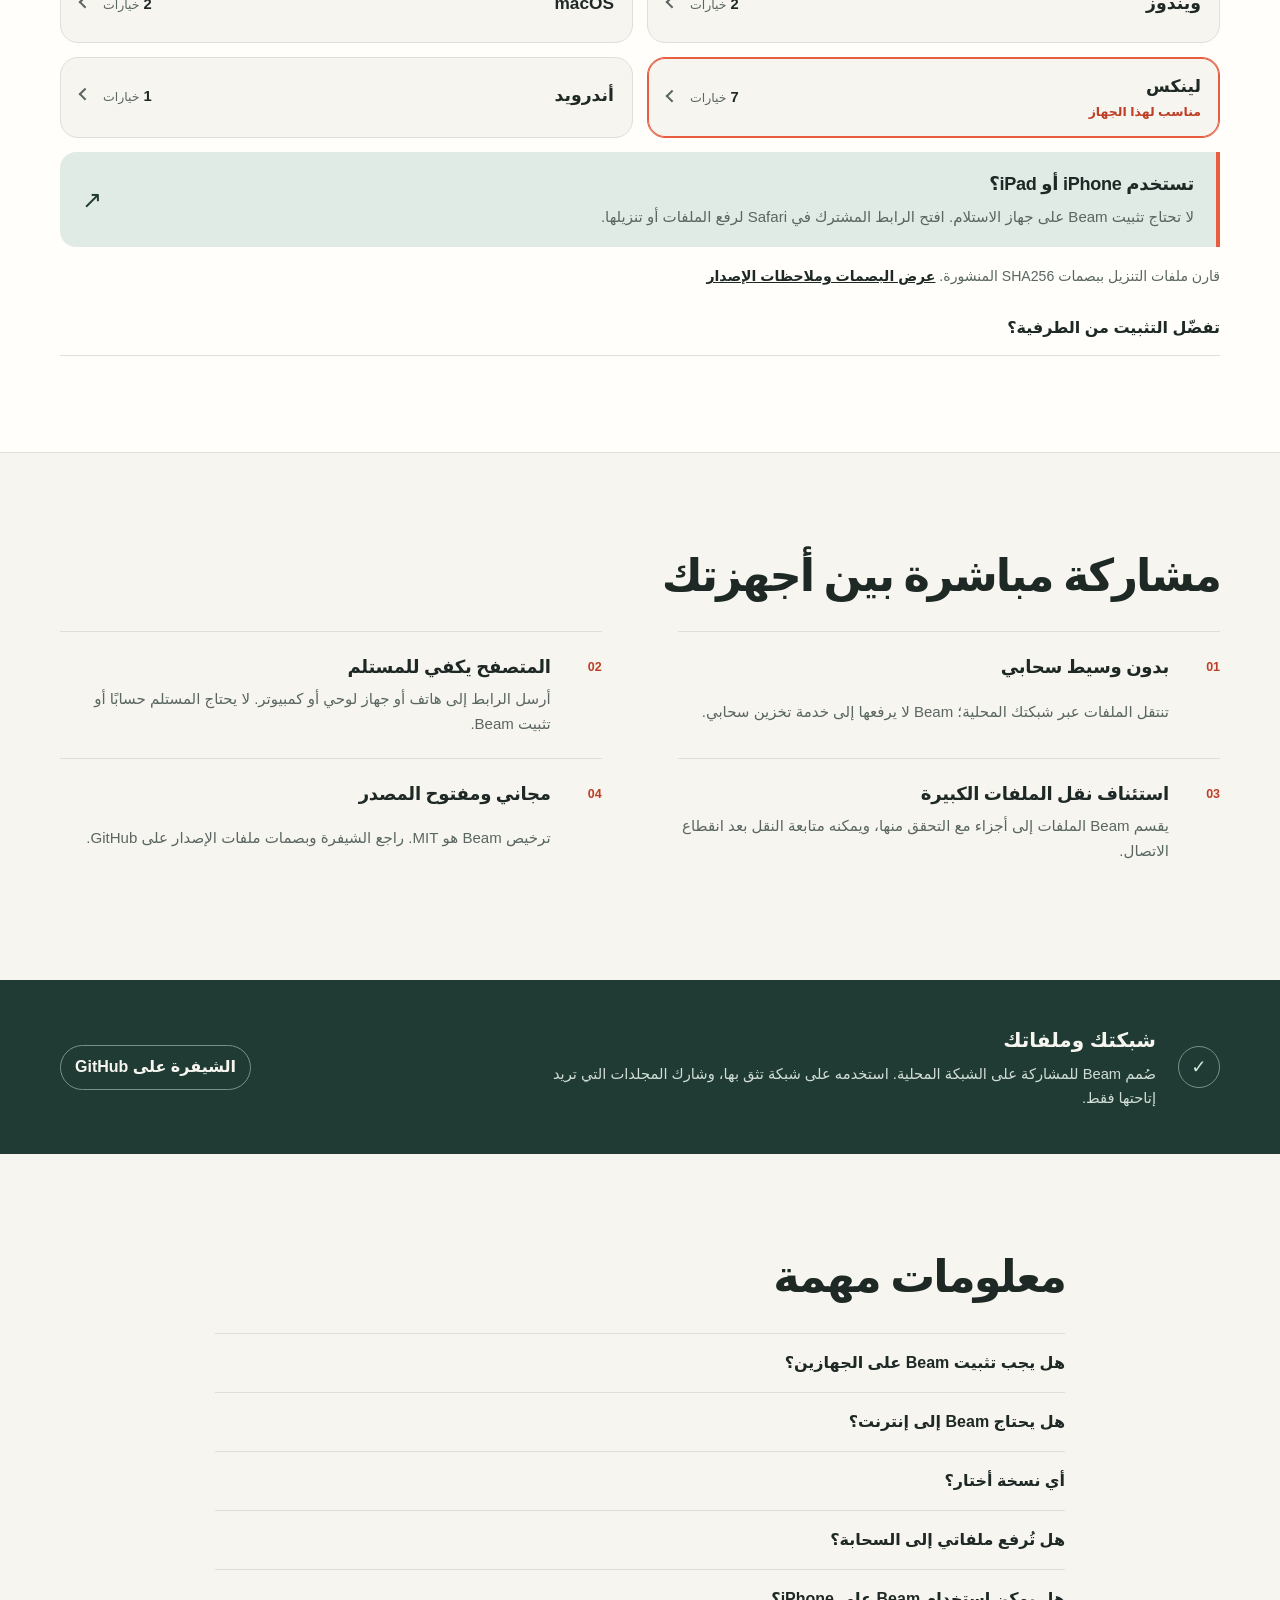
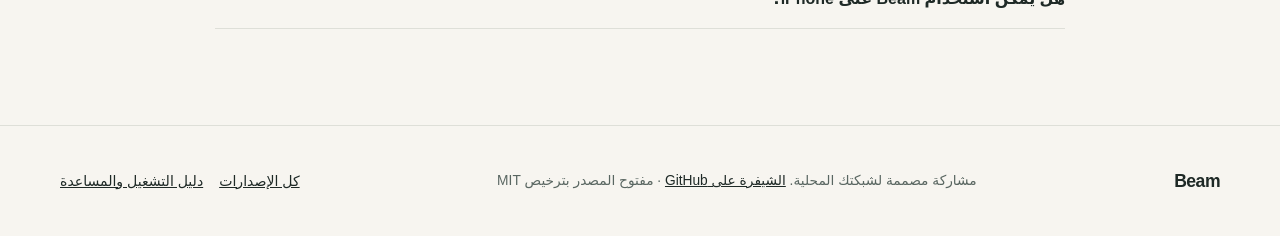
==== commit b376eb46: "Collapse platform download options by default" ====
--- a/ar/index.html
+++ b/ar/index.html
@@ -153,15 +153,21 @@
 .download-heading>div { max-width: 710px; }
 .free-mark { padding: 8px 13px; border: 1px solid var(--line); border-radius: 999px; color: var(--muted); font-size: .83rem; font-weight: 700; }
 .download-grid { display: grid; grid-template-columns: repeat(2,minmax(0,1fr)); gap: 14px; }
-.download-platform { min-width: 0; padding: 18px; border: 1px solid var(--line); border-radius: 18px; background: var(--paper); }
+.download-platform { min-width: 0; overflow: hidden; border: 1px solid var(--line); border-radius: 18px; background: var(--paper); }
 .download-platform.recommended { border-color: var(--accent); box-shadow: inset 0 0 0 1px var(--accent); }
-.platform-linux { grid-column: 1 / -1; }
-.platform-heading { display: flex; align-items: flex-start; justify-content: space-between; gap: 12px; margin-block-end: 14px; }
-.platform-heading h3 { margin: 0; font-size: 1.12rem; }
-.platform-heading p { margin: 3px 0 0; color: var(--muted); font-size: .84rem; }
-.platform-mark { flex: none; padding: 4px 8px; border: 1px solid var(--line); border-radius: 7px; color: var(--muted); font-size: .7rem; font-weight: 800; letter-spacing: .04em; }
+.platform-summary { min-height: 76px; display: flex; align-items: center; gap: 12px; padding: 14px 18px; cursor: pointer; list-style: none; }
+.platform-summary::-webkit-details-marker { display: none; }
+.platform-summary-main { min-width: 0; flex: 1; display: grid; gap: 2px; }
+.platform-summary-main>b { font-size: 1.08rem; }
+.platform-recommendation { display: none; color: var(--accent-dark); font-size: .78rem; font-weight: 700; }
+.download-platform.recommended .platform-recommendation { display: block; }
+.platform-count { flex: none; display: inline-flex; align-items: baseline; gap: 4px; color: var(--muted); font-size: .78rem; white-space: nowrap; }
+.platform-count b { color: var(--ink); font-size: .92rem; font-variant-numeric: tabular-nums; }
+.platform-chevron { width: 9px; height: 9px; flex: none; margin-inline-start: 3px; border-inline-end: 2px solid var(--muted); border-block-end: 2px solid var(--muted); transform: rotate(45deg) translateY(-2px); transition: transform .16s ease; }
+.download-platform[open] .platform-chevron { transform: rotate(225deg) translateY(-2px); }
+.platform-content { padding: 0 18px 18px; border-block-start: 1px solid var(--line); }
+.platform-description { margin: 12px 0; color: var(--muted); font-size: .84rem; }
 .build-list { display: grid; gap: 7px; }
-.platform-linux .build-list { grid-template-columns: repeat(2,minmax(0,1fr)); }
 .build-choice { min-width: 0; min-height: 58px; display: flex; align-items: center; gap: 9px; padding: 8px 11px; border: 1px solid var(--line); border-radius: 12px; color: var(--ink); background: var(--surface); text-decoration: none; transition: border-color .16s ease, transform .16s ease, background-color .16s ease; }
 .build-choice:hover { transform: translateY(-1px); border-color: var(--forest); }
 .build-choice.recommended { border-color: var(--accent); box-shadow: inset 0 0 0 1px var(--accent); }
@@ -252,9 +258,8 @@
   .steps li:last-child { border-block-end: 0; }
   .steps h3 { margin-block-start: 5px; }
   .download-grid, .feature-grid { grid-template-columns: 1fr; }
-  .download-platform { padding: 14px; }
-  .platform-linux { grid-column: auto; }
-  .platform-linux .build-list { grid-template-columns: 1fr; }
+  .platform-summary { min-height: 68px; padding-inline: 14px; }
+  .platform-content { padding-inline: 14px; }
   .build-choice { gap: 7px; padding-inline: 9px; }
   .build-download { font-size: .74rem; }
   .phone-note { padding: 16px; }
@@ -337,10 +342,10 @@
   <section class="section downloads" id="download" aria-labelledby="download-title">
     <div class="wrap">
       <div class="section-heading download-heading"><div><h2 id="download-title">اختر نسخة التنزيل</h2><p>اختر النظام ونوع الحزمة. نقترح تلقائيًا النسخة الأقرب لجهازك من الزر بالأعلى.</p></div><span class="free-mark">مجاني · مفتوح المصدر · شبكة محلية</span></div>
-      <div class="download-grid"><article class="download-platform" data-platform="windows"><header class="platform-heading"><div><h3>ويندوز</h3><p>اختر x64 لمعظم الأجهزة، أو ARM64 للأجهزة بمعالج ARM.</p></div><span class="platform-mark" aria-hidden="true">WINDOWS</span></header><div class="build-list"><a class="build-choice" data-asset="windows-amd64" href="https://github.com/omdaral/beam-fileshare/releases/download/v1.7.1/Beam-1.7.1-windows-amd64.zip" aria-label="تنزيل ويندوز · x64"><span class="build-choice-main"><b>ويندوز · x64</b><small>ملف ZIP محمول · بلا مُثبّت</small></span><span class="build-size" data-asset-size="windows-amd64" aria-hidden="true"></span><span class="build-download">تنزيل</span><span class="build-arrow" aria-hidden="true">↓</span></a><a class="build-choice" data-asset="windows-arm64" href="https://github.com/omdaral/beam-fileshare/releases/download/v1.7.1/Beam-1.7.1-windows-arm64.zip" aria-label="تنزيل ويندوز · ARM64"><span class="build-choice-main"><b>ويندوز · ARM64</b><small>ملف ZIP محمول · بلا مُثبّت</small></span><span class="build-size" data-asset-size="windows-arm64" aria-hidden="true"></span><span class="build-download">تنزيل</span><span class="build-arrow" aria-hidden="true">↓</span></a></div></article>
-<article class="download-platform" data-platform="macos"><header class="platform-heading"><div><h3>macOS</h3><p>اختر Apple Silicon لأجهزة M، أو Intel لأجهزة Mac الأقدم.</p></div><span class="platform-mark" aria-hidden="true">MAC</span></header><div class="build-list"><a class="build-choice" data-asset="macos-arm64" href="https://github.com/omdaral/beam-fileshare/releases/download/v1.7.1/Beam-1.7.1-macos-arm64.zip" aria-label="تنزيل Apple Silicon · ARM64"><span class="build-choice-main"><b>Apple Silicon · ARM64</b><small>ملف ZIP محمول · بلا مُثبّت</small></span><span class="build-size" data-asset-size="macos-arm64" aria-hidden="true"></span><span class="build-download">تنزيل</span><span class="build-arrow" aria-hidden="true">↓</span></a><a class="build-choice" data-asset="macos-amd64" href="https://github.com/omdaral/beam-fileshare/releases/download/v1.7.1/Beam-1.7.1-macos-amd64.zip" aria-label="تنزيل Intel · x64"><span class="build-choice-main"><b>Intel · x64</b><small>ملف ZIP محمول · بلا مُثبّت</small></span><span class="build-size" data-asset-size="macos-amd64" aria-hidden="true"></span><span class="build-download">تنزيل</span><span class="build-arrow" aria-hidden="true">↓</span></a></div></article>
-<article class="download-platform platform-linux" data-platform="linux"><header class="platform-heading"><div><h3>لينكس</h3><p>اختر نسخة محمولة أو نوع الحزمة الذي تستخدمه توزيعة لينكس لديك.</p></div><span class="platform-mark" aria-hidden="true">LINUX</span></header><div class="build-list"><a class="build-choice" data-asset="linux-amd64" href="https://github.com/omdaral/beam-fileshare/releases/download/v1.7.1/Beam-1.7.1-linux-amd64.tar.gz" aria-label="تنزيل لينكس · x64"><span class="build-choice-main"><b>لينكس · x64</b><small>أرشيف .tar.gz محمول</small></span><span class="build-size" data-asset-size="linux-amd64" aria-hidden="true"></span><span class="build-download">تنزيل</span><span class="build-arrow" aria-hidden="true">↓</span></a><a class="build-choice" data-asset="linux-arm64" href="https://github.com/omdaral/beam-fileshare/releases/download/v1.7.1/Beam-1.7.1-linux-arm64.tar.gz" aria-label="تنزيل لينكس · ARM64"><span class="build-choice-main"><b>لينكس · ARM64</b><small>أرشيف .tar.gz محمول</small></span><span class="build-size" data-asset-size="linux-arm64" aria-hidden="true"></span><span class="build-download">تنزيل</span><span class="build-arrow" aria-hidden="true">↓</span></a><a class="build-choice" data-asset="appimage-x64" href="https://github.com/omdaral/beam-fileshare/releases/download/v1.7.1/Beam-1.7.1-x86_64.AppImage" aria-label="تنزيل AppImage · x64"><span class="build-choice-main"><b>AppImage · x64</b><small>تطبيق بملف واحد · بلا تثبيت</small></span><span class="build-size" data-asset-size="appimage-x64" aria-hidden="true"></span><span class="build-download">تنزيل</span><span class="build-arrow" aria-hidden="true">↓</span></a><a class="build-choice" data-asset="appimage-arm" href="https://github.com/omdaral/beam-fileshare/releases/download/v1.7.1/Beam-1.7.1-aarch64.AppImage" aria-label="تنزيل AppImage · ARM64"><span class="build-choice-main"><b>AppImage · ARM64</b><small>تطبيق بملف واحد · بلا تثبيت</small></span><span class="build-size" data-asset-size="appimage-arm" aria-hidden="true"></span><span class="build-download">تنزيل</span><span class="build-arrow" aria-hidden="true">↓</span></a><a class="build-choice" data-asset="deb-amd64" href="https://github.com/omdaral/beam-fileshare/releases/download/v1.7.1/beam-fileshare_1.7.1-1_amd64.deb" aria-label="تنزيل Debian / Ubuntu · x64"><span class="build-choice-main"><b>Debian / Ubuntu · x64</b><small>حزمة .deb</small></span><span class="build-size" data-asset-size="deb-amd64" aria-hidden="true"></span><span class="build-download">تنزيل</span><span class="build-arrow" aria-hidden="true">↓</span></a><a class="build-choice" data-asset="deb-arm64" href="https://github.com/omdaral/beam-fileshare/releases/download/v1.7.1/beam-fileshare_1.7.1-1_arm64.deb" aria-label="تنزيل Debian / Ubuntu · ARM64"><span class="build-choice-main"><b>Debian / Ubuntu · ARM64</b><small>حزمة .deb</small></span><span class="build-size" data-asset-size="deb-arm64" aria-hidden="true"></span><span class="build-download">تنزيل</span><span class="build-arrow" aria-hidden="true">↓</span></a><a class="build-choice" data-asset="rpm" href="https://github.com/omdaral/beam-fileshare/releases/download/v1.7.1/beam-fileshare-1.7.1-1.x86_64.rpm" aria-label="تنزيل Fedora / RPM · x64"><span class="build-choice-main"><b>Fedora / RPM · x64</b><small>حزمة .rpm</small></span><span class="build-size" data-asset-size="rpm" aria-hidden="true"></span><span class="build-download">تنزيل</span><span class="build-arrow" aria-hidden="true">↓</span></a></div></article>
-<article class="download-platform" data-platform="android"><header class="platform-heading"><div><h3>أندرويد</h3><p>ثبّت Beam على جهاز أندرويد الذي سيستضيف الملفات.</p></div><span class="platform-mark" aria-hidden="true">ANDROID</span></header><div class="build-list"><a class="build-choice" data-asset="android" href="https://github.com/omdaral/beam-fileshare/releases/download/v1.7.1/Beam-1.7.1-android.apk" aria-label="تنزيل أندرويد · APK"><span class="build-choice-main"><b>أندرويد · APK</b><small>ملف APK للتثبيت</small></span><span class="build-size" data-asset-size="android" aria-hidden="true"></span><span class="build-download">تنزيل</span><span class="build-arrow" aria-hidden="true">↓</span></a></div></article></div>
+      <div class="download-grid"><details class="download-platform" data-platform="windows"><summary class="platform-summary"><span class="platform-summary-main"><b>ويندوز</b><small class="platform-recommendation">مناسب لهذا الجهاز</small></span><span class="platform-count"><b>2</b><span>خيارات</span></span><span class="platform-chevron" aria-hidden="true"></span></summary><div class="platform-content"><p class="platform-description">اختر x64 لمعظم الأجهزة، أو ARM64 للأجهزة بمعالج ARM.</p><div class="build-list"><a class="build-choice" data-asset="windows-amd64" href="https://github.com/omdaral/beam-fileshare/releases/download/v1.7.1/Beam-1.7.1-windows-amd64.zip" aria-label="تنزيل ويندوز · x64"><span class="build-choice-main"><b>ويندوز · x64</b><small>ملف ZIP محمول · بلا مُثبّت</small></span><span class="build-size" data-asset-size="windows-amd64" aria-hidden="true"></span><span class="build-download">تنزيل</span><span class="build-arrow" aria-hidden="true">↓</span></a><a class="build-choice" data-asset="windows-arm64" href="https://github.com/omdaral/beam-fileshare/releases/download/v1.7.1/Beam-1.7.1-windows-arm64.zip" aria-label="تنزيل ويندوز · ARM64"><span class="build-choice-main"><b>ويندوز · ARM64</b><small>ملف ZIP محمول · بلا مُثبّت</small></span><span class="build-size" data-asset-size="windows-arm64" aria-hidden="true"></span><span class="build-download">تنزيل</span><span class="build-arrow" aria-hidden="true">↓</span></a></div></div></details>
+<details class="download-platform" data-platform="macos"><summary class="platform-summary"><span class="platform-summary-main"><b>macOS</b><small class="platform-recommendation">مناسب لهذا الجهاز</small></span><span class="platform-count"><b>2</b><span>خيارات</span></span><span class="platform-chevron" aria-hidden="true"></span></summary><div class="platform-content"><p class="platform-description">اختر Apple Silicon لأجهزة M، أو Intel لأجهزة Mac الأقدم.</p><div class="build-list"><a class="build-choice" data-asset="macos-arm64" href="https://github.com/omdaral/beam-fileshare/releases/download/v1.7.1/Beam-1.7.1-macos-arm64.zip" aria-label="تنزيل Apple Silicon · ARM64"><span class="build-choice-main"><b>Apple Silicon · ARM64</b><small>ملف ZIP محمول · بلا مُثبّت</small></span><span class="build-size" data-asset-size="macos-arm64" aria-hidden="true"></span><span class="build-download">تنزيل</span><span class="build-arrow" aria-hidden="true">↓</span></a><a class="build-choice" data-asset="macos-amd64" href="https://github.com/omdaral/beam-fileshare/releases/download/v1.7.1/Beam-1.7.1-macos-amd64.zip" aria-label="تنزيل Intel · x64"><span class="build-choice-main"><b>Intel · x64</b><small>ملف ZIP محمول · بلا مُثبّت</small></span><span class="build-size" data-asset-size="macos-amd64" aria-hidden="true"></span><span class="build-download">تنزيل</span><span class="build-arrow" aria-hidden="true">↓</span></a></div></div></details>
+<details class="download-platform" data-platform="linux"><summary class="platform-summary"><span class="platform-summary-main"><b>لينكس</b><small class="platform-recommendation">مناسب لهذا الجهاز</small></span><span class="platform-count"><b>7</b><span>خيارات</span></span><span class="platform-chevron" aria-hidden="true"></span></summary><div class="platform-content"><p class="platform-description">اختر نسخة محمولة أو نوع الحزمة الذي تستخدمه توزيعة لينكس لديك.</p><div class="build-list"><a class="build-choice" data-asset="linux-amd64" href="https://github.com/omdaral/beam-fileshare/releases/download/v1.7.1/Beam-1.7.1-linux-amd64.tar.gz" aria-label="تنزيل لينكس · x64"><span class="build-choice-main"><b>لينكس · x64</b><small>أرشيف .tar.gz محمول</small></span><span class="build-size" data-asset-size="linux-amd64" aria-hidden="true"></span><span class="build-download">تنزيل</span><span class="build-arrow" aria-hidden="true">↓</span></a><a class="build-choice" data-asset="linux-arm64" href="https://github.com/omdaral/beam-fileshare/releases/download/v1.7.1/Beam-1.7.1-linux-arm64.tar.gz" aria-label="تنزيل لينكس · ARM64"><span class="build-choice-main"><b>لينكس · ARM64</b><small>أرشيف .tar.gz محمول</small></span><span class="build-size" data-asset-size="linux-arm64" aria-hidden="true"></span><span class="build-download">تنزيل</span><span class="build-arrow" aria-hidden="true">↓</span></a><a class="build-choice" data-asset="appimage-x64" href="https://github.com/omdaral/beam-fileshare/releases/download/v1.7.1/Beam-1.7.1-x86_64.AppImage" aria-label="تنزيل AppImage · x64"><span class="build-choice-main"><b>AppImage · x64</b><small>تطبيق بملف واحد · بلا تثبيت</small></span><span class="build-size" data-asset-size="appimage-x64" aria-hidden="true"></span><span class="build-download">تنزيل</span><span class="build-arrow" aria-hidden="true">↓</span></a><a class="build-choice" data-asset="appimage-arm" href="https://github.com/omdaral/beam-fileshare/releases/download/v1.7.1/Beam-1.7.1-aarch64.AppImage" aria-label="تنزيل AppImage · ARM64"><span class="build-choice-main"><b>AppImage · ARM64</b><small>تطبيق بملف واحد · بلا تثبيت</small></span><span class="build-size" data-asset-size="appimage-arm" aria-hidden="true"></span><span class="build-download">تنزيل</span><span class="build-arrow" aria-hidden="true">↓</span></a><a class="build-choice" data-asset="deb-amd64" href="https://github.com/omdaral/beam-fileshare/releases/download/v1.7.1/beam-fileshare_1.7.1-1_amd64.deb" aria-label="تنزيل Debian / Ubuntu · x64"><span class="build-choice-main"><b>Debian / Ubuntu · x64</b><small>حزمة .deb</small></span><span class="build-size" data-asset-size="deb-amd64" aria-hidden="true"></span><span class="build-download">تنزيل</span><span class="build-arrow" aria-hidden="true">↓</span></a><a class="build-choice" data-asset="deb-arm64" href="https://github.com/omdaral/beam-fileshare/releases/download/v1.7.1/beam-fileshare_1.7.1-1_arm64.deb" aria-label="تنزيل Debian / Ubuntu · ARM64"><span class="build-choice-main"><b>Debian / Ubuntu · ARM64</b><small>حزمة .deb</small></span><span class="build-size" data-asset-size="deb-arm64" aria-hidden="true"></span><span class="build-download">تنزيل</span><span class="build-arrow" aria-hidden="true">↓</span></a><a class="build-choice" data-asset="rpm" href="https://github.com/omdaral/beam-fileshare/releases/download/v1.7.1/beam-fileshare-1.7.1-1.x86_64.rpm" aria-label="تنزيل Fedora / RPM · x64"><span class="build-choice-main"><b>Fedora / RPM · x64</b><small>حزمة .rpm</small></span><span class="build-size" data-asset-size="rpm" aria-hidden="true"></span><span class="build-download">تنزيل</span><span class="build-arrow" aria-hidden="true">↓</span></a></div></div></details>
+<details class="download-platform" data-platform="android"><summary class="platform-summary"><span class="platform-summary-main"><b>أندرويد</b><small class="platform-recommendation">مناسب لهذا الجهاز</small></span><span class="platform-count"><b>1</b><span>خيارات</span></span><span class="platform-chevron" aria-hidden="true"></span></summary><div class="platform-content"><p class="platform-description">ثبّت Beam على جهاز أندرويد الذي سيستضيف الملفات.</p><div class="build-list"><a class="build-choice" data-asset="android" href="https://github.com/omdaral/beam-fileshare/releases/download/v1.7.1/Beam-1.7.1-android.apk" aria-label="تنزيل أندرويد · APK"><span class="build-choice-main"><b>أندرويد · APK</b><small>ملف APK للتثبيت</small></span><span class="build-size" data-asset-size="android" aria-hidden="true"></span><span class="build-download">تنزيل</span><span class="build-arrow" aria-hidden="true">↓</span></a></div></div></details></div>
       <div class="phone-note" id="iphone-note"><div><h3>تستخدم iPhone أو iPad؟</h3><p>لا تحتاج تثبيت Beam على جهاز الاستلام. افتح الرابط المشترك في Safari لرفع الملفات أو تنزيلها.</p></div><span class="phone-mark" aria-hidden="true">↗</span></div>
       <p class="checksum-note" id="verify">قارن ملفات التنزيل ببصمات SHA256 المنشورة. <a href="https://github.com/omdaral/beam-fileshare/releases/latest">عرض البصمات وملاحظات الإصدار</a></p>
       <details class="terminal"><summary>تفضّل التثبيت من الطرفية؟</summary><div class="command"><code id="oneline">curl -sSL https://raw.githubusercontent.com/omdaral/beam-fileshare/main/get-beam.sh | bash -s -- --install</code><button id="copyBtn" type="button" aria-live="polite">نسخ الأمر</button></div><p class="small-note">يكشف المثبّت نظام التشغيل ومعمارية المعالج تلقائيًا.</p></details>
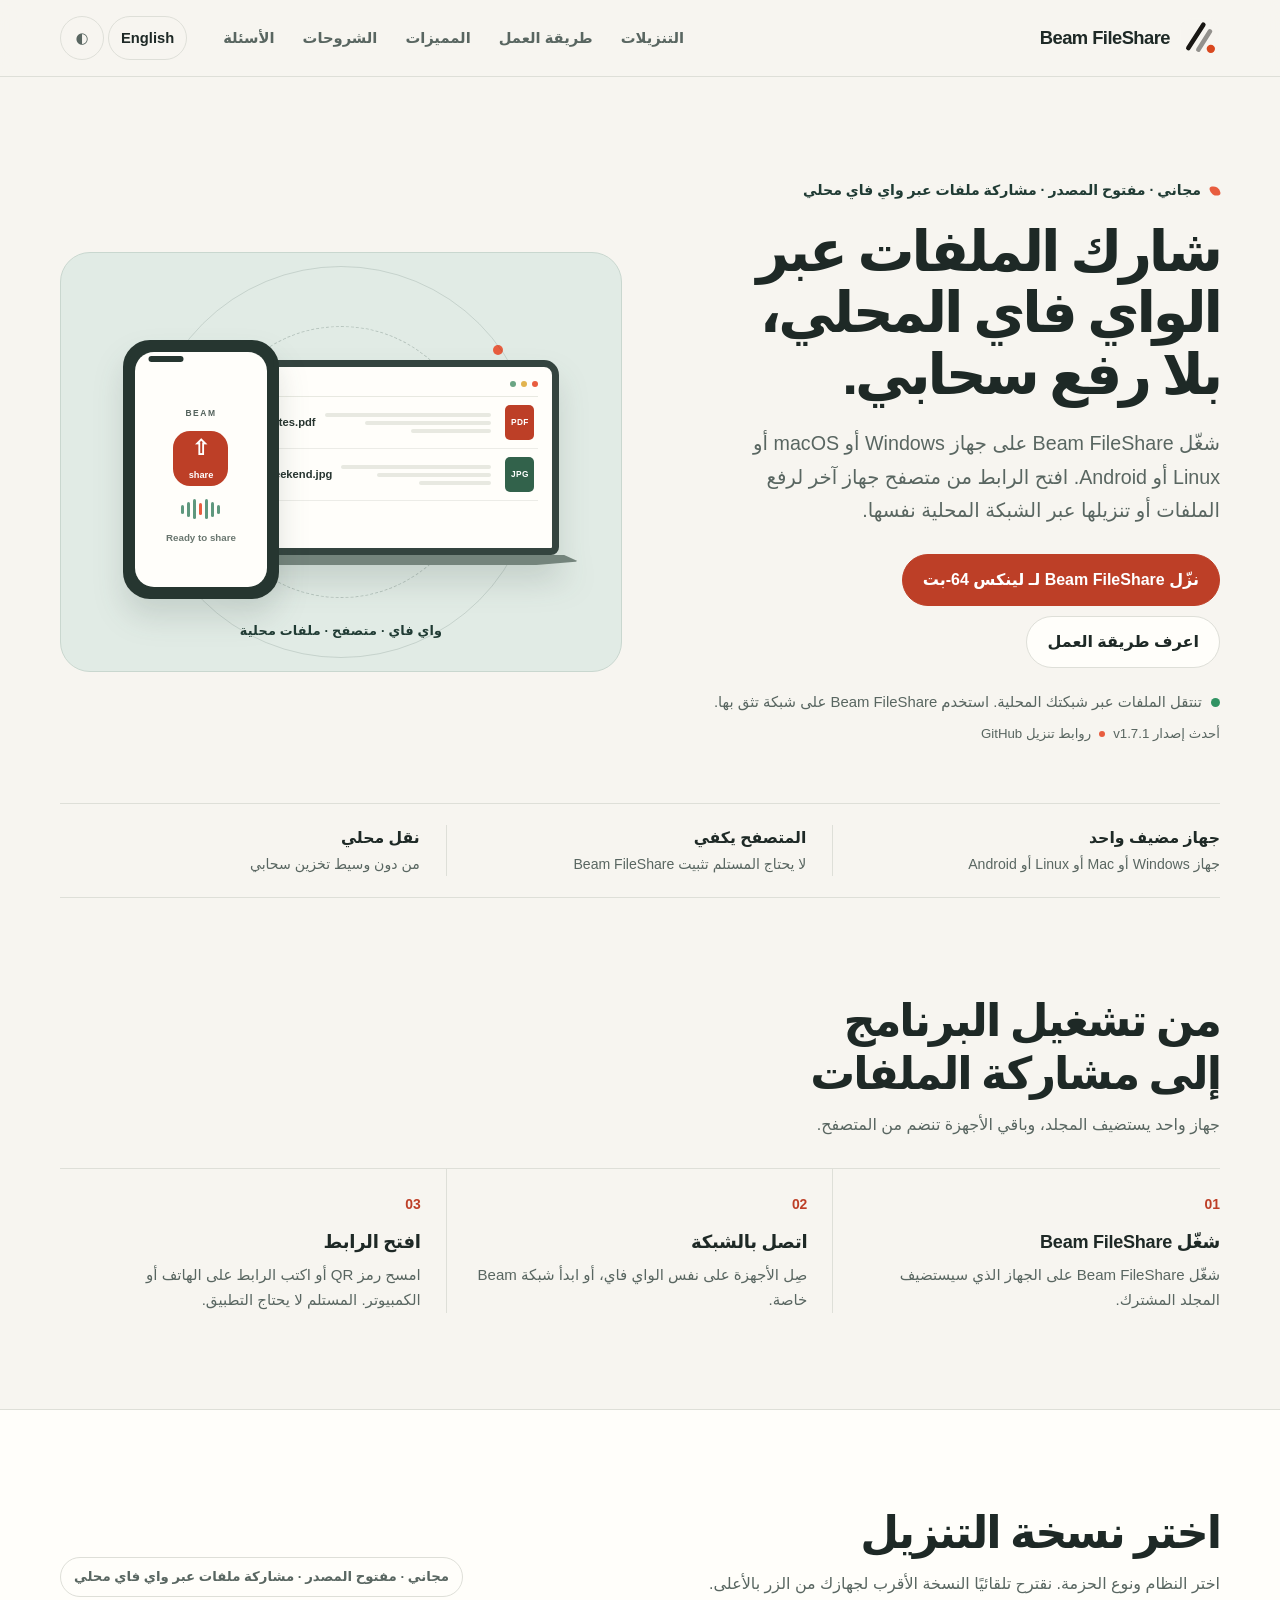
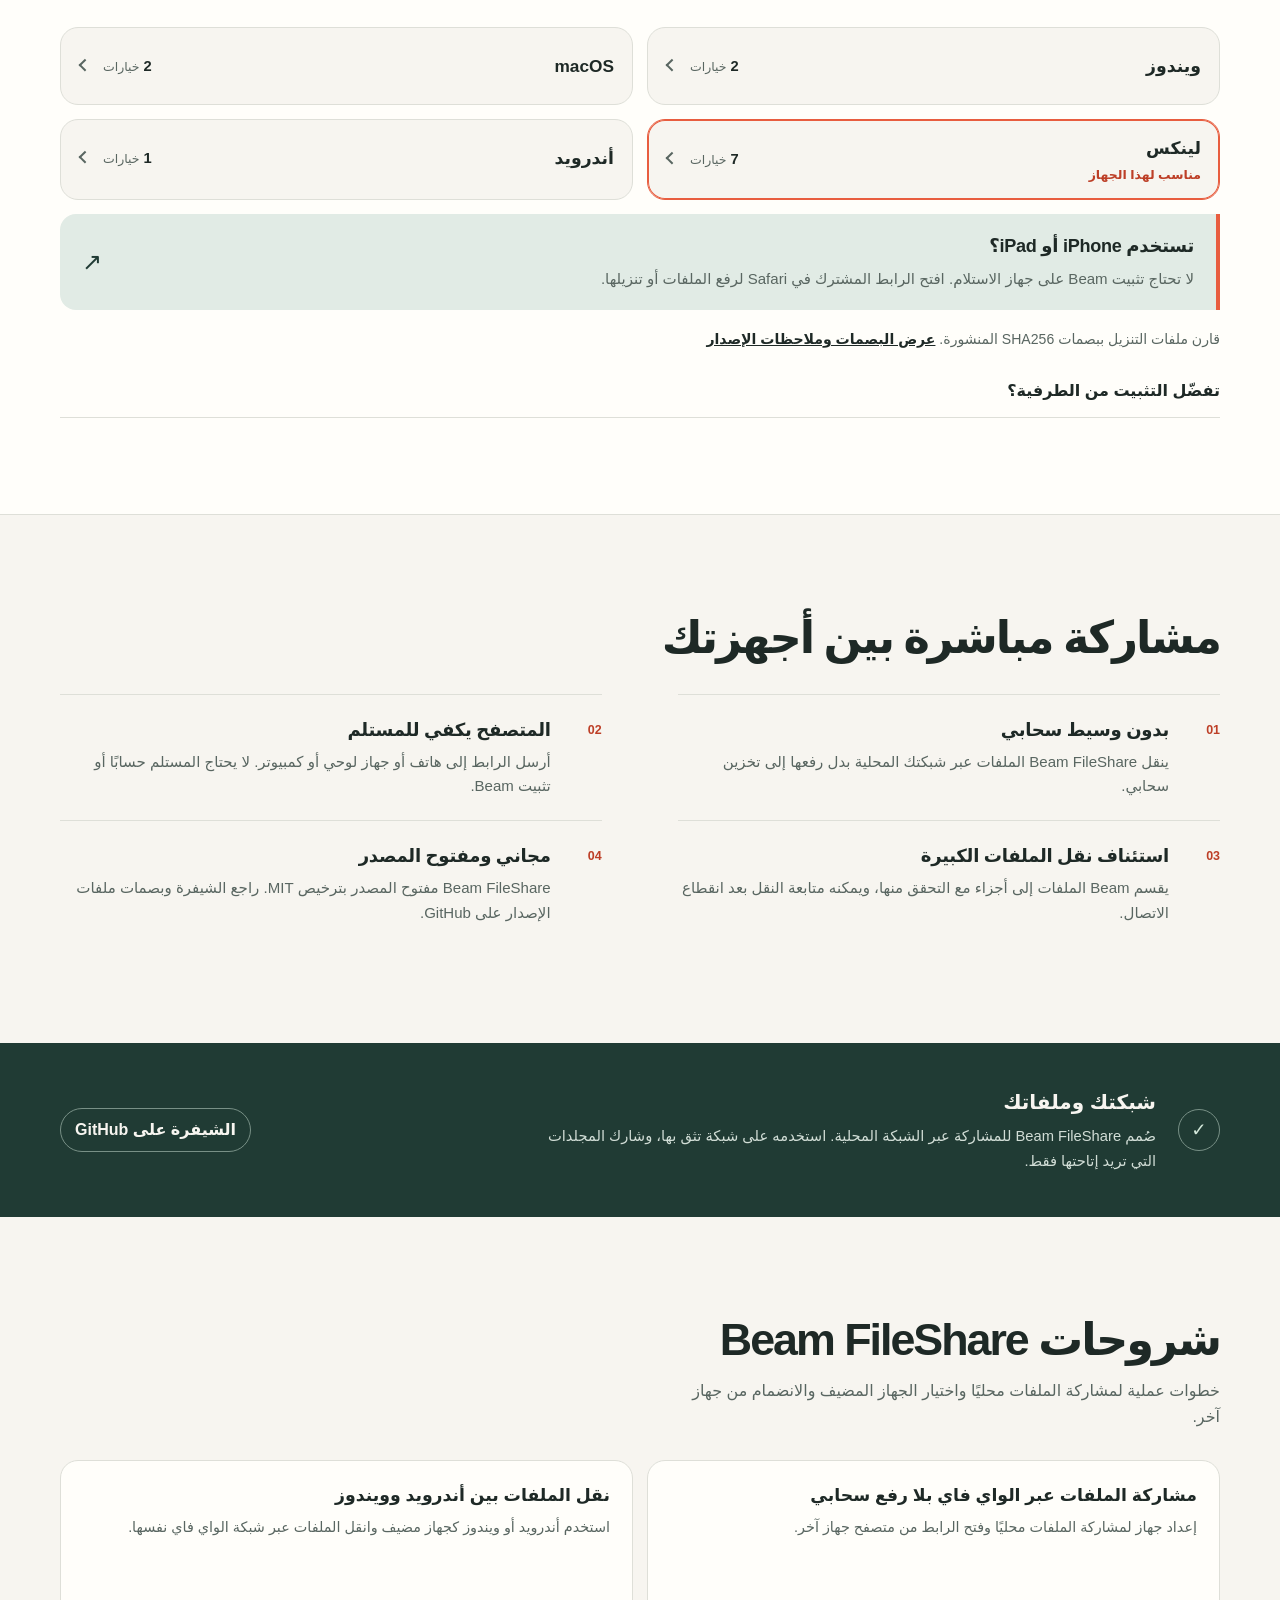
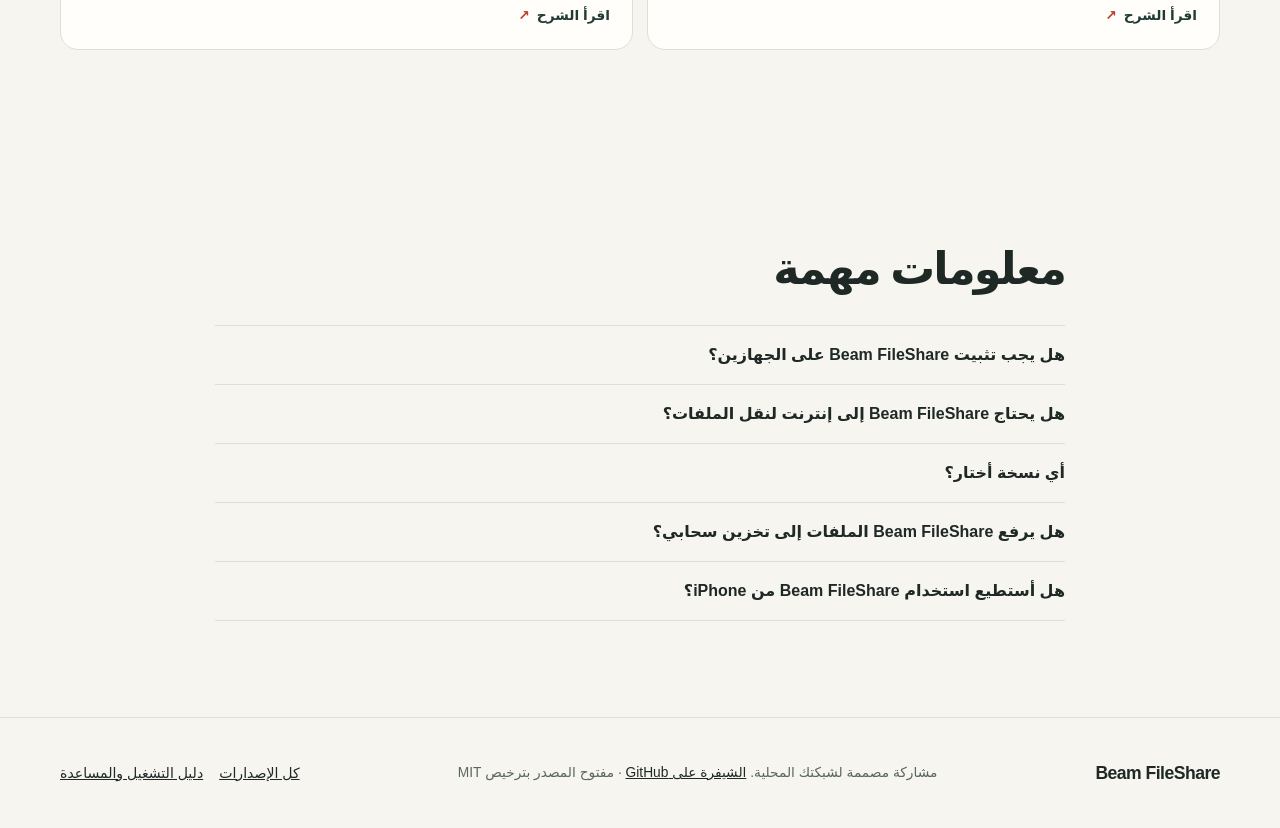
==== commit 888ee325: "Improve Beam FileShare SEO and add bilingual guides" ====
--- a/ar/index.html
+++ b/ar/index.html
@@ -3,8 +3,8 @@
 <head>
 <meta charset="utf-8">
 <meta name="viewport" content="width=device-width, initial-scale=1">
-<title>Beam — مشاركة الملفات بين الهاتف والكمبيوتر عبر الواي فاي</title>
-<meta name="description" content="انقل الملفات بين الهاتف والكمبيوتر عبر شبكة واي فاي محلية. شغّل Beam على جهاز واحد، ويشارك الآخرون من المتصفح، بلا حساب أو رفع سحابي.">
+<title>Beam FileShare: مشاركة الملفات عبر واي فاي محلي</title>
+<meta name="description" content="شارك الملفات عبر واي فاي محلي باستخدام Beam FileShare على ويندوز أو ماك أو لينكس أو أندرويد. افتح الرابط بالمتصفح بلا رفع سحابي.">
 <meta name="robots" content="index,follow,max-image-preview:large">
 <link rel="canonical" href="https://omdaral.github.io/beam-website/ar/">
 <link rel="alternate" hreflang="en" href="https://omdaral.github.io/beam-website/">
@@ -13,9 +13,9 @@
 <meta name="theme-color" content="#f7f5f0">
 <meta property="og:type" content="website">
 <meta name="referrer" content="strict-origin-when-cross-origin">
-<meta property="og:site_name" content="Beam">
-<meta property="og:title" content="Beam — مشاركة الملفات بين الهاتف والكمبيوتر عبر الواي فاي">
-<meta property="og:description" content="مشاركة الملفات عبر الواي فاي المحلي؛ المستلم يحتاج إلى المتصفح فقط.">
+<meta property="og:site_name" content="Beam FileShare">
+<meta property="og:title" content="Beam FileShare: مشاركة الملفات عبر واي فاي محلي">
+<meta property="og:description" content="مشاركة ملفات محلية عبر الواي فاي بين ويندوز وماك ولينكس وأندرويد، بلا رفع سحابي أو تطبيق للمستلم.">
 <meta property="og:url" content="https://omdaral.github.io/beam-website/ar/">
 <meta property="og:image" content="https://omdaral.github.io/beam-website/assets/og-cover-ar.png">
 <meta property="og:image:width" content="1200">
@@ -24,8 +24,8 @@
 <meta property="og:locale" content="ar_AR">
 <meta property="og:locale:alternate" content="en_US">
 <meta name="twitter:card" content="summary_large_image">
-<meta name="twitter:title" content="Beam — مشاركة الملفات بين الهاتف والكمبيوتر عبر الواي فاي">
-<meta name="twitter:description" content="مشاركة الملفات عبر الواي فاي المحلي؛ المستلم يحتاج إلى المتصفح فقط.">
+<meta name="twitter:title" content="Beam FileShare: مشاركة الملفات عبر واي فاي محلي">
+<meta name="twitter:description" content="مشاركة ملفات محلية عبر الواي فاي بين ويندوز وماك ولينكس وأندرويد، بلا رفع سحابي أو تطبيق للمستلم.">
 <meta name="twitter:image" content="https://omdaral.github.io/beam-website/assets/og-cover-ar.png">
 <link rel="icon" href="../assets/logo.svg" type="image/svg+xml">
 <link rel="apple-touch-icon" href="../assets/logo.svg">
@@ -191,6 +191,13 @@
 .feature { display: grid; grid-template-columns: 38px 1fr; column-gap: 13px; padding-block: 21px; border-block-start: 1px solid var(--line); }
 .feature-mark { grid-row: span 2; padding-block-start: 4px; color: var(--accent-dark); font-size: .78rem; font-weight: 800; font-variant-numeric: tabular-nums; }
 .feature h3 { margin-block: 0 4px; }
+.guide-grid { display: grid; grid-template-columns: repeat(2,minmax(0,1fr)); gap: 14px; }
+.guide-card { min-height: 190px; display: flex; flex-direction: column; align-items: flex-start; padding: 22px; border: 1px solid var(--line); border-radius: 18px; color: var(--ink); background: var(--surface); text-decoration: none; transition: border-color .16s ease, transform .16s ease; }
+.guide-card:hover { transform: translateY(-2px); border-color: var(--accent-dark); }
+.guide-card h3 { margin: 0; font-size: 1.08rem; line-height: 1.4; }
+.guide-card p { margin: 8px 0 18px; color: var(--muted); font-size: .9rem; }
+.guide-card span { display: flex; gap: 7px; align-items: center; margin-block-start: auto; color: var(--forest); font-size: .86rem; font-weight: 750; }
+.guide-card b { color: var(--accent-dark); }
 .trust { color: #f7f5f0; background: var(--forest); }
 .trust-inner { min-height: 174px; display: grid; grid-template-columns: auto 1fr auto; align-items: center; gap: 22px; padding-block: 25px; }
 .trust-icon { width: 42px; height: 42px; display: grid; place-items: center; border: 1px solid #789086; border-radius: 50%; color: #d2e7d9; font-size: 1.15rem; }
@@ -257,7 +264,7 @@
   .steps li, .steps li:first-child { padding: 17px 0; border-inline-start: 0; border-block-end: 1px solid var(--line); }
   .steps li:last-child { border-block-end: 0; }
   .steps h3 { margin-block-start: 5px; }
-  .download-grid, .feature-grid { grid-template-columns: 1fr; }
+  .download-grid, .feature-grid, .guide-grid { grid-template-columns: 1fr; }
   .platform-summary { min-height: 68px; padding-inline: 14px; }
   .platform-content { padding-inline: 14px; }
   .build-choice { gap: 7px; padding-inline: 9px; }
@@ -277,20 +284,21 @@
 .checksum-note a { color: var(--ink); font-weight: 700; }
 
 </style>
-<script type="application/ld+json">{"@context":"https://schema.org","@graph":[{"@type":"SoftwareApplication","name":"Beam","alternateName":"Beam FileShare","applicationCategory":"UtilitiesApplication","operatingSystem":["Linux","Windows","macOS","Android"],"inLanguage":"ar","license":"https://opensource.org/licenses/MIT","softwareVersion":"1.7.1","isAccessibleForFree":true,"url":"https://omdaral.github.io/beam-website/ar/","downloadUrl":"https://github.com/omdaral/beam-fileshare/releases/latest","offers":{"@type":"Offer","price":"0","priceCurrency":"USD"},"codeRepository":"https://github.com/omdaral/beam-fileshare"},{"@type":"FAQPage","mainEntity":[{"@type":"Question","name":"هل يجب تثبيت Beam على الجهازين؟","acceptedAnswer":{"@type":"Answer","text":"لا. شغّل Beam فقط على الجهاز الذي يستضيف المجلد. تنضم الأجهزة الأخرى باستخدام متصفح الإنترنت."}},{"@type":"Question","name":"هل يحتاج Beam إلى إنترنت؟","acceptedAnswer":{"@type":"Answer","text":"نقل الملفات يعمل عبر شبكة واي فاي محلية من دون إنترنت. تحتاج الإنترنت لتنزيل Beam أو لمعرفة الإصدارات الجديدة على GitHub."}},{"@type":"Question","name":"أي نسخة أختار؟","acceptedAnswer":{"@type":"Answer","text":"اختر الملف المناسب للجهاز الذي سيشغّل Beam. أغلب أجهزة ويندوز تستخدم نسخة 64-بت، وأغلب أجهزة لينكس بمعالجات Intel أو AMD تستخدم Linux 64-bit، بينما تستخدم أجهزة Mac الحديثة Apple Silicon."}},{"@type":"Question","name":"هل تُرفع ملفاتي إلى السحابة؟","acceptedAnswer":{"@type":"Answer","text":"صُمم Beam لنقل الملفات عبر شبكتك المحلية، ولا يستخدم خدمة تخزين سحابية لإتمام النقل."}},{"@type":"Question","name":"هل يمكن استخدام Beam على iPhone؟","acceptedAnswer":{"@type":"Answer","text":"يمكن لـ iPhone الانضمام عبر Safari كجهاز يستقبل الملفات. لا تحتاج تثبيت تطبيق منفصل للتنزيل أو الرفع من الرابط المشترك."}}]}]}</script>
+<script type="application/ld+json">{"@context":"https://schema.org","@graph":[{"@type":"SoftwareApplication","@id":"https://omdaral.github.io/beam-website/#app","name":"Beam FileShare","alternateName":"Beam local Wi-Fi file sharing","description":"شارك الملفات عبر واي فاي محلي باستخدام Beam FileShare على ويندوز أو ماك أو لينكس أو أندرويد. افتح الرابط بالمتصفح بلا رفع سحابي.","brand":{"@type":"Brand","name":"Beam FileShare"},"applicationCategory":"UtilitiesApplication","operatingSystem":["Linux","Windows","macOS","Android"],"inLanguage":"ar","license":"https://opensource.org/licenses/MIT","softwareVersion":"1.7.1","isAccessibleForFree":true,"url":"https://omdaral.github.io/beam-website/ar/","downloadUrl":"https://github.com/omdaral/beam-fileshare/releases/latest","offers":{"@type":"Offer","price":"0","priceCurrency":"USD"},"codeRepository":"https://github.com/omdaral/beam-fileshare"},{"@type":"WebSite","@id":"https://omdaral.github.io/beam-website/#website","name":"Beam FileShare","url":"https://omdaral.github.io/beam-website/","inLanguage":["en","ar"]},{"@type":"FAQPage","mainEntity":[{"@type":"Question","name":"هل يجب تثبيت Beam FileShare على الجهازين؟","acceptedAnswer":{"@type":"Answer","text":"لا. شغّل Beam FileShare على الجهاز الذي يستضيف المجلد فقط. تنضم الأجهزة الأخرى عبر المتصفح."}},{"@type":"Question","name":"هل يحتاج Beam FileShare إلى إنترنت لنقل الملفات؟","acceptedAnswer":{"@type":"Answer","text":"يعمل النقل عبر شبكة واي فاي محلية من دون إنترنت. تحتاج الإنترنت لتنزيل Beam FileShare أو لمعرفة إصدار جديد على GitHub."}},{"@type":"Question","name":"أي نسخة أختار؟","acceptedAnswer":{"@type":"Answer","text":"اختر نسخة تناسب الجهاز الذي سيشغّل Beam FileShare. أغلب أجهزة ويندوز تستخدم x64، وأغلب أجهزة لينكس بمعالجات Intel أو AMD تستخدم x64، وأجهزة Mac الأحدث تستخدم Apple Silicon. يستخدم أندرويد ملف APK."}},{"@type":"Question","name":"هل يرفع Beam FileShare الملفات إلى تخزين سحابي؟","acceptedAnswer":{"@type":"Answer","text":"لا. ينقل Beam FileShare الملفات عبر شبكتك المحلية بدل رفعها إلى خدمة تخزين سحابي."}},{"@type":"Question","name":"هل أستطيع استخدام Beam FileShare من iPhone؟","acceptedAnswer":{"@type":"Answer","text":"نعم. افتح رابط الجهاز المضيف في Safari للانضمام كمستلم. لا تحتاج إلى تثبيت Beam FileShare على iPhone."}}]}]}</script>
 </head>
 <body>
 <a class="skip" href="#main">تخطَّ إلى المحتوى</a>
 <header class="top">
   <div class="wrap bar">
-    <a class="brand" href="../" aria-label="Beam — تخطَّ إلى المحتوى">
+    <a class="brand" href="../" aria-label="Beam FileShare — تخطَّ إلى المحتوى">
       <img src="../assets/logo.svg" width="40" height="40" alt="" fetchpriority="high">
-      <span>Beam</span>
+      <span>Beam FileShare</span>
     </a>
     <nav class="main-nav" aria-label="التنقل الرئيسي">
       <a href="#download">التنزيلات</a>
       <a href="#how">طريقة العمل</a>
       <a href="#features">المميزات</a>
+      <a href="#guides">الشروحات</a>
       <a href="#faq">الأسئلة</a>
     </nav>
     <div class="controls">
@@ -302,14 +310,14 @@
 <main id="main">
   <section class="hero wrap" aria-labelledby="hero-title">
     <div class="hero-copy">
-      <p class="eyebrow"><span class="eyebrow-mark" aria-hidden="true"></span>مجاني · مفتوح المصدر · شبكة محلية</p>
-      <h1 id="hero-title">شارك الملفات عبر الواي فاي، بلا تطبيق للمستلم.</h1>
-      <p class="lead">شغّل Beam على جهاز واحد، وافتح رابطه على باقي الأجهزة. يرفع الجميع الملفات وينزّلونها من المتصفح، من غير حساب أو سحابة أو تثبيت التطبيق عند المستلم.</p>
+      <p class="eyebrow"><span class="eyebrow-mark" aria-hidden="true"></span>مجاني · مفتوح المصدر · مشاركة ملفات عبر واي فاي محلي</p>
+      <h1 id="hero-title">شارك الملفات عبر الواي فاي المحلي، بلا رفع سحابي.</h1>
+      <p class="lead">شغّل Beam FileShare على جهاز Windows أو macOS أو Linux أو Android. افتح الرابط من متصفح جهاز آخر لرفع الملفات أو تنزيلها عبر الشبكة المحلية نفسها.</p>
       <div class="hero-actions">
-        <a class="button primary" id="smartDownload" href="#download" data-default="نزّل Beam لهذا الجهاز" data-prefix="نزّل Beam لـ" data-ios-label="استخدم Beam من Safari">نزّل Beam لهذا الجهاز</a>
+        <a class="button primary" id="smartDownload" href="#download" data-default="نزّل Beam FileShare" data-prefix="نزّل Beam FileShare لـ" data-ios-label="استخدم Beam من Safari">نزّل Beam FileShare</a>
         <a class="button secondary" href="#how">اعرف طريقة العمل</a>
       </div>
-      <p class="hero-note"><span class="local-dot" aria-hidden="true"></span>ملفاتك تبقى على شبكتك المحلية.</p>
+      <p class="hero-note"><span class="local-dot" aria-hidden="true"></span>تنتقل الملفات عبر شبكتك المحلية. استخدم Beam FileShare على شبكة تثق بها.</p>
       <p class="release-line"><span id="versionBadge">أحدث إصدار v1.7.1</span><span class="status-dot" aria-hidden="true"></span><span id="releaseStatus">مفتوح المصدر بترخيص MIT</span></p>
     </div>
     <figure class="transfer-visual" aria-label="رسم يوضح مشاركة ملف بين هاتف وكمبيوتر عبر اتصال واي فاي محلي">
@@ -326,22 +334,22 @@
       <span class="transfer-caption">واي فاي · متصفح · ملفات محلية</span>
     </figure>
   </section>
-  <section class="proof wrap" aria-label="ملفاتك تبقى على شبكتك المحلية.">
-    <p><strong>جهاز مضيف واحد</strong><span>الكمبيوتر الذي يحتوي المجلد المشترك</span></p>
-    <p><strong>المتصفح يكفي</strong><span>لا يلزم تثبيت Beam على الأجهزة الأخرى</span></p>
+  <section class="proof wrap" aria-label="تنتقل الملفات عبر شبكتك المحلية. استخدم Beam FileShare على شبكة تثق بها.">
+    <p><strong>جهاز مضيف واحد</strong><span>جهاز Windows أو Mac أو Linux أو Android</span></p>
+    <p><strong>المتصفح يكفي</strong><span>لا يحتاج المستلم تثبيت Beam FileShare</span></p>
     <p><strong>نقل محلي</strong><span>من دون وسيط تخزين سحابي</span></p>
   </section>
   <section class="section wrap" id="how" aria-labelledby="how-title">
     <div class="section-heading"><h2 id="how-title">من تشغيل البرنامج إلى مشاركة الملفات</h2><p>جهاز واحد يستضيف المجلد، وباقي الأجهزة تنضم من المتصفح.</p></div>
     <ol class="steps">
-      <li><span class="step-no">01</span><h3>شغّل Beam</h3><p>افتح البرنامج على الكمبيوتر الذي يحتوي الملفات التي تريد مشاركتها.</p></li>
+      <li><span class="step-no">01</span><h3>شغّل Beam FileShare</h3><p>شغّل Beam FileShare على الجهاز الذي سيستضيف المجلد المشترك.</p></li>
       <li><span class="step-no">02</span><h3>اتصل بالشبكة</h3><p>صِل الأجهزة على نفس الواي فاي، أو ابدأ شبكة Beam خاصة.</p></li>
       <li><span class="step-no">03</span><h3>افتح الرابط</h3><p>امسح رمز QR أو اكتب الرابط على الهاتف أو الكمبيوتر. المستلم لا يحتاج التطبيق.</p></li>
     </ol>
   </section>
   <section class="section downloads" id="download" aria-labelledby="download-title">
     <div class="wrap">
-      <div class="section-heading download-heading"><div><h2 id="download-title">اختر نسخة التنزيل</h2><p>اختر النظام ونوع الحزمة. نقترح تلقائيًا النسخة الأقرب لجهازك من الزر بالأعلى.</p></div><span class="free-mark">مجاني · مفتوح المصدر · شبكة محلية</span></div>
+      <div class="section-heading download-heading"><div><h2 id="download-title">اختر نسخة التنزيل</h2><p>اختر النظام ونوع الحزمة. نقترح تلقائيًا النسخة الأقرب لجهازك من الزر بالأعلى.</p></div><span class="free-mark">مجاني · مفتوح المصدر · مشاركة ملفات عبر واي فاي محلي</span></div>
       <div class="download-grid"><details class="download-platform" data-platform="windows"><summary class="platform-summary"><span class="platform-summary-main"><b>ويندوز</b><small class="platform-recommendation">مناسب لهذا الجهاز</small></span><span class="platform-count"><b>2</b><span>خيارات</span></span><span class="platform-chevron" aria-hidden="true"></span></summary><div class="platform-content"><p class="platform-description">اختر x64 لمعظم الأجهزة، أو ARM64 للأجهزة بمعالج ARM.</p><div class="build-list"><a class="build-choice" data-asset="windows-amd64" href="https://github.com/omdaral/beam-fileshare/releases/download/v1.7.1/Beam-1.7.1-windows-amd64.zip" aria-label="تنزيل ويندوز · x64"><span class="build-choice-main"><b>ويندوز · x64</b><small>ملف ZIP محمول · بلا مُثبّت</small></span><span class="build-size" data-asset-size="windows-amd64" aria-hidden="true"></span><span class="build-download">تنزيل</span><span class="build-arrow" aria-hidden="true">↓</span></a><a class="build-choice" data-asset="windows-arm64" href="https://github.com/omdaral/beam-fileshare/releases/download/v1.7.1/Beam-1.7.1-windows-arm64.zip" aria-label="تنزيل ويندوز · ARM64"><span class="build-choice-main"><b>ويندوز · ARM64</b><small>ملف ZIP محمول · بلا مُثبّت</small></span><span class="build-size" data-asset-size="windows-arm64" aria-hidden="true"></span><span class="build-download">تنزيل</span><span class="build-arrow" aria-hidden="true">↓</span></a></div></div></details>
 <details class="download-platform" data-platform="macos"><summary class="platform-summary"><span class="platform-summary-main"><b>macOS</b><small class="platform-recommendation">مناسب لهذا الجهاز</small></span><span class="platform-count"><b>2</b><span>خيارات</span></span><span class="platform-chevron" aria-hidden="true"></span></summary><div class="platform-content"><p class="platform-description">اختر Apple Silicon لأجهزة M، أو Intel لأجهزة Mac الأقدم.</p><div class="build-list"><a class="build-choice" data-asset="macos-arm64" href="https://github.com/omdaral/beam-fileshare/releases/download/v1.7.1/Beam-1.7.1-macos-arm64.zip" aria-label="تنزيل Apple Silicon · ARM64"><span class="build-choice-main"><b>Apple Silicon · ARM64</b><small>ملف ZIP محمول · بلا مُثبّت</small></span><span class="build-size" data-asset-size="macos-arm64" aria-hidden="true"></span><span class="build-download">تنزيل</span><span class="build-arrow" aria-hidden="true">↓</span></a><a class="build-choice" data-asset="macos-amd64" href="https://github.com/omdaral/beam-fileshare/releases/download/v1.7.1/Beam-1.7.1-macos-amd64.zip" aria-label="تنزيل Intel · x64"><span class="build-choice-main"><b>Intel · x64</b><small>ملف ZIP محمول · بلا مُثبّت</small></span><span class="build-size" data-asset-size="macos-amd64" aria-hidden="true"></span><span class="build-download">تنزيل</span><span class="build-arrow" aria-hidden="true">↓</span></a></div></div></details>
 <details class="download-platform" data-platform="linux"><summary class="platform-summary"><span class="platform-summary-main"><b>لينكس</b><small class="platform-recommendation">مناسب لهذا الجهاز</small></span><span class="platform-count"><b>7</b><span>خيارات</span></span><span class="platform-chevron" aria-hidden="true"></span></summary><div class="platform-content"><p class="platform-description">اختر نسخة محمولة أو نوع الحزمة الذي تستخدمه توزيعة لينكس لديك.</p><div class="build-list"><a class="build-choice" data-asset="linux-amd64" href="https://github.com/omdaral/beam-fileshare/releases/download/v1.7.1/Beam-1.7.1-linux-amd64.tar.gz" aria-label="تنزيل لينكس · x64"><span class="build-choice-main"><b>لينكس · x64</b><small>أرشيف .tar.gz محمول</small></span><span class="build-size" data-asset-size="linux-amd64" aria-hidden="true"></span><span class="build-download">تنزيل</span><span class="build-arrow" aria-hidden="true">↓</span></a><a class="build-choice" data-asset="linux-arm64" href="https://github.com/omdaral/beam-fileshare/releases/download/v1.7.1/Beam-1.7.1-linux-arm64.tar.gz" aria-label="تنزيل لينكس · ARM64"><span class="build-choice-main"><b>لينكس · ARM64</b><small>أرشيف .tar.gz محمول</small></span><span class="build-size" data-asset-size="linux-arm64" aria-hidden="true"></span><span class="build-download">تنزيل</span><span class="build-arrow" aria-hidden="true">↓</span></a><a class="build-choice" data-asset="appimage-x64" href="https://github.com/omdaral/beam-fileshare/releases/download/v1.7.1/Beam-1.7.1-x86_64.AppImage" aria-label="تنزيل AppImage · x64"><span class="build-choice-main"><b>AppImage · x64</b><small>تطبيق بملف واحد · بلا تثبيت</small></span><span class="build-size" data-asset-size="appimage-x64" aria-hidden="true"></span><span class="build-download">تنزيل</span><span class="build-arrow" aria-hidden="true">↓</span></a><a class="build-choice" data-asset="appimage-arm" href="https://github.com/omdaral/beam-fileshare/releases/download/v1.7.1/Beam-1.7.1-aarch64.AppImage" aria-label="تنزيل AppImage · ARM64"><span class="build-choice-main"><b>AppImage · ARM64</b><small>تطبيق بملف واحد · بلا تثبيت</small></span><span class="build-size" data-asset-size="appimage-arm" aria-hidden="true"></span><span class="build-download">تنزيل</span><span class="build-arrow" aria-hidden="true">↓</span></a><a class="build-choice" data-asset="deb-amd64" href="https://github.com/omdaral/beam-fileshare/releases/download/v1.7.1/beam-fileshare_1.7.1-1_amd64.deb" aria-label="تنزيل Debian / Ubuntu · x64"><span class="build-choice-main"><b>Debian / Ubuntu · x64</b><small>حزمة .deb</small></span><span class="build-size" data-asset-size="deb-amd64" aria-hidden="true"></span><span class="build-download">تنزيل</span><span class="build-arrow" aria-hidden="true">↓</span></a><a class="build-choice" data-asset="deb-arm64" href="https://github.com/omdaral/beam-fileshare/releases/download/v1.7.1/beam-fileshare_1.7.1-1_arm64.deb" aria-label="تنزيل Debian / Ubuntu · ARM64"><span class="build-choice-main"><b>Debian / Ubuntu · ARM64</b><small>حزمة .deb</small></span><span class="build-size" data-asset-size="deb-arm64" aria-hidden="true"></span><span class="build-download">تنزيل</span><span class="build-arrow" aria-hidden="true">↓</span></a><a class="build-choice" data-asset="rpm" href="https://github.com/omdaral/beam-fileshare/releases/download/v1.7.1/beam-fileshare-1.7.1-1.x86_64.rpm" aria-label="تنزيل Fedora / RPM · x64"><span class="build-choice-main"><b>Fedora / RPM · x64</b><small>حزمة .rpm</small></span><span class="build-size" data-asset-size="rpm" aria-hidden="true"></span><span class="build-download">تنزيل</span><span class="build-arrow" aria-hidden="true">↓</span></a></div></div></details>
@@ -354,32 +362,39 @@
   <section class="section wrap" id="features" aria-labelledby="features-title">
     <div class="section-heading"><h2 id="features-title">مشاركة مباشرة بين أجهزتك</h2></div>
     <div class="feature-grid">
-      <article class="feature"><span class="feature-mark" aria-hidden="true">01</span><h3>بدون وسيط سحابي</h3><p>تنتقل الملفات عبر شبكتك المحلية؛ Beam لا يرفعها إلى خدمة تخزين سحابي.</p></article>
+      <article class="feature"><span class="feature-mark" aria-hidden="true">01</span><h3>بدون وسيط سحابي</h3><p>ينقل Beam FileShare الملفات عبر شبكتك المحلية بدل رفعها إلى تخزين سحابي.</p></article>
       <article class="feature"><span class="feature-mark" aria-hidden="true">02</span><h3>المتصفح يكفي للمستلم</h3><p>أرسل الرابط إلى هاتف أو جهاز لوحي أو كمبيوتر. لا يحتاج المستلم حسابًا أو تثبيت Beam.</p></article>
       <article class="feature"><span class="feature-mark" aria-hidden="true">03</span><h3>استئناف نقل الملفات الكبيرة</h3><p>يقسم Beam الملفات إلى أجزاء مع التحقق منها، ويمكنه متابعة النقل بعد انقطاع الاتصال.</p></article>
-      <article class="feature"><span class="feature-mark" aria-hidden="true">04</span><h3>مجاني ومفتوح المصدر</h3><p>ترخيص Beam هو MIT. راجع الشيفرة وبصمات ملفات الإصدار على GitHub.</p></article>
+      <article class="feature"><span class="feature-mark" aria-hidden="true">04</span><h3>مجاني ومفتوح المصدر</h3><p>Beam FileShare مفتوح المصدر بترخيص MIT. راجع الشيفرة وبصمات ملفات الإصدار على GitHub.</p></article>
     </div>
   </section>
   <section class="trust">
-    <div class="wrap trust-inner"><span class="trust-icon" aria-hidden="true">✓</span><div><h2>شبكتك وملفاتك</h2><p>صُمم Beam للمشاركة على الشبكة المحلية. استخدمه على شبكة تثق بها، وشارك المجلدات التي تريد إتاحتها فقط.</p></div><a href="https://github.com/omdaral/beam-fileshare">الشيفرة على GitHub</a></div>
+    <div class="wrap trust-inner"><span class="trust-icon" aria-hidden="true">✓</span><div><h2>شبكتك وملفاتك</h2><p>صُمم Beam FileShare للمشاركة عبر الشبكة المحلية. استخدمه على شبكة تثق بها، وشارك المجلدات التي تريد إتاحتها فقط.</p></div><a href="https://github.com/omdaral/beam-fileshare">الشيفرة على GitHub</a></div>
+  </section>
+  <section class="section wrap guides" id="guides" aria-labelledby="guides-title">
+    <div class="section-heading"><h2 id="guides-title">شروحات Beam FileShare</h2><p>خطوات عملية لمشاركة الملفات محليًا واختيار الجهاز المضيف والانضمام من جهاز آخر.</p></div>
+    <div class="guide-grid">
+      <a class="guide-card" href="guides/share-files-over-wifi/"><h3>مشاركة الملفات عبر الواي فاي بلا رفع سحابي</h3><p>إعداد جهاز لمشاركة الملفات محليًا وفتح الرابط من متصفح جهاز آخر.</p><span>اقرأ الشرح <b aria-hidden="true">↗</b></span></a>
+      <a class="guide-card" href="guides/android-to-windows-file-sharing/"><h3>نقل الملفات بين أندرويد وويندوز</h3><p>استخدم أندرويد أو ويندوز كجهاز مضيف وانقل الملفات عبر شبكة الواي فاي نفسها.</p><span>اقرأ الشرح <b aria-hidden="true">↗</b></span></a>
+    </div>
   </section>
   <section class="section wrap faq" id="faq" aria-labelledby="faq-title">
     <div class="section-heading"><h2 id="faq-title">معلومات مهمة</h2></div>
-    <div class="faq-list"><details><summary>هل يجب تثبيت Beam على الجهازين؟</summary><p>لا. شغّل Beam فقط على الجهاز الذي يستضيف المجلد. تنضم الأجهزة الأخرى باستخدام متصفح الإنترنت.</p></details>
-<details><summary>هل يحتاج Beam إلى إنترنت؟</summary><p>نقل الملفات يعمل عبر شبكة واي فاي محلية من دون إنترنت. تحتاج الإنترنت لتنزيل Beam أو لمعرفة الإصدارات الجديدة على GitHub.</p></details>
-<details><summary>أي نسخة أختار؟</summary><p>اختر الملف المناسب للجهاز الذي سيشغّل Beam. أغلب أجهزة ويندوز تستخدم نسخة 64-بت، وأغلب أجهزة لينكس بمعالجات Intel أو AMD تستخدم Linux 64-bit، بينما تستخدم أجهزة Mac الحديثة Apple Silicon.</p></details>
-<details><summary>هل تُرفع ملفاتي إلى السحابة؟</summary><p>صُمم Beam لنقل الملفات عبر شبكتك المحلية، ولا يستخدم خدمة تخزين سحابية لإتمام النقل.</p></details>
-<details><summary>هل يمكن استخدام Beam على iPhone؟</summary><p>يمكن لـ iPhone الانضمام عبر Safari كجهاز يستقبل الملفات. لا تحتاج تثبيت تطبيق منفصل للتنزيل أو الرفع من الرابط المشترك.</p></details></div>
+    <div class="faq-list"><details><summary>هل يجب تثبيت Beam FileShare على الجهازين؟</summary><p>لا. شغّل Beam FileShare على الجهاز الذي يستضيف المجلد فقط. تنضم الأجهزة الأخرى عبر المتصفح.</p></details>
+<details><summary>هل يحتاج Beam FileShare إلى إنترنت لنقل الملفات؟</summary><p>يعمل النقل عبر شبكة واي فاي محلية من دون إنترنت. تحتاج الإنترنت لتنزيل Beam FileShare أو لمعرفة إصدار جديد على GitHub.</p></details>
+<details><summary>أي نسخة أختار؟</summary><p>اختر نسخة تناسب الجهاز الذي سيشغّل Beam FileShare. أغلب أجهزة ويندوز تستخدم x64، وأغلب أجهزة لينكس بمعالجات Intel أو AMD تستخدم x64، وأجهزة Mac الأحدث تستخدم Apple Silicon. يستخدم أندرويد ملف APK.</p></details>
+<details><summary>هل يرفع Beam FileShare الملفات إلى تخزين سحابي؟</summary><p>لا. ينقل Beam FileShare الملفات عبر شبكتك المحلية بدل رفعها إلى خدمة تخزين سحابي.</p></details>
+<details><summary>هل أستطيع استخدام Beam FileShare من iPhone؟</summary><p>نعم. افتح رابط الجهاز المضيف في Safari للانضمام كمستلم. لا تحتاج إلى تثبيت Beam FileShare على iPhone.</p></details></div>
   </section>
 </main>
 <footer class="footer">
   <div class="wrap footer-row">
-    <a class="footer-brand" href="../">Beam</a>
+    <a class="footer-brand" href="../">Beam FileShare</a>
     <p>مشاركة مصممة لشبكتك المحلية. <a href="https://github.com/omdaral/beam-fileshare">الشيفرة على GitHub</a> · مفتوح المصدر بترخيص MIT</p>
     <div class="footer-links"><a href="https://github.com/omdaral/beam-fileshare/releases/latest">كل الإصدارات</a><a href="https://github.com/omdaral/beam-fileshare/blob/main/HELP.md">دليل التشغيل والمساعدة</a></div>
   </div>
 </footer>
 <script src="../app.js" defer></script>
-<noscript><p class="noscript">روابط تنزيل Beam ومعلومات البرنامج الأساسية متاحة حتى عند إيقاف JavaScript.</p></noscript>
+<noscript><p class="noscript">روابط تنزيل Beam FileShare ومعلومات البرنامج متاحة حتى عند إيقاف JavaScript.</p></noscript>
 </body>
 </html>
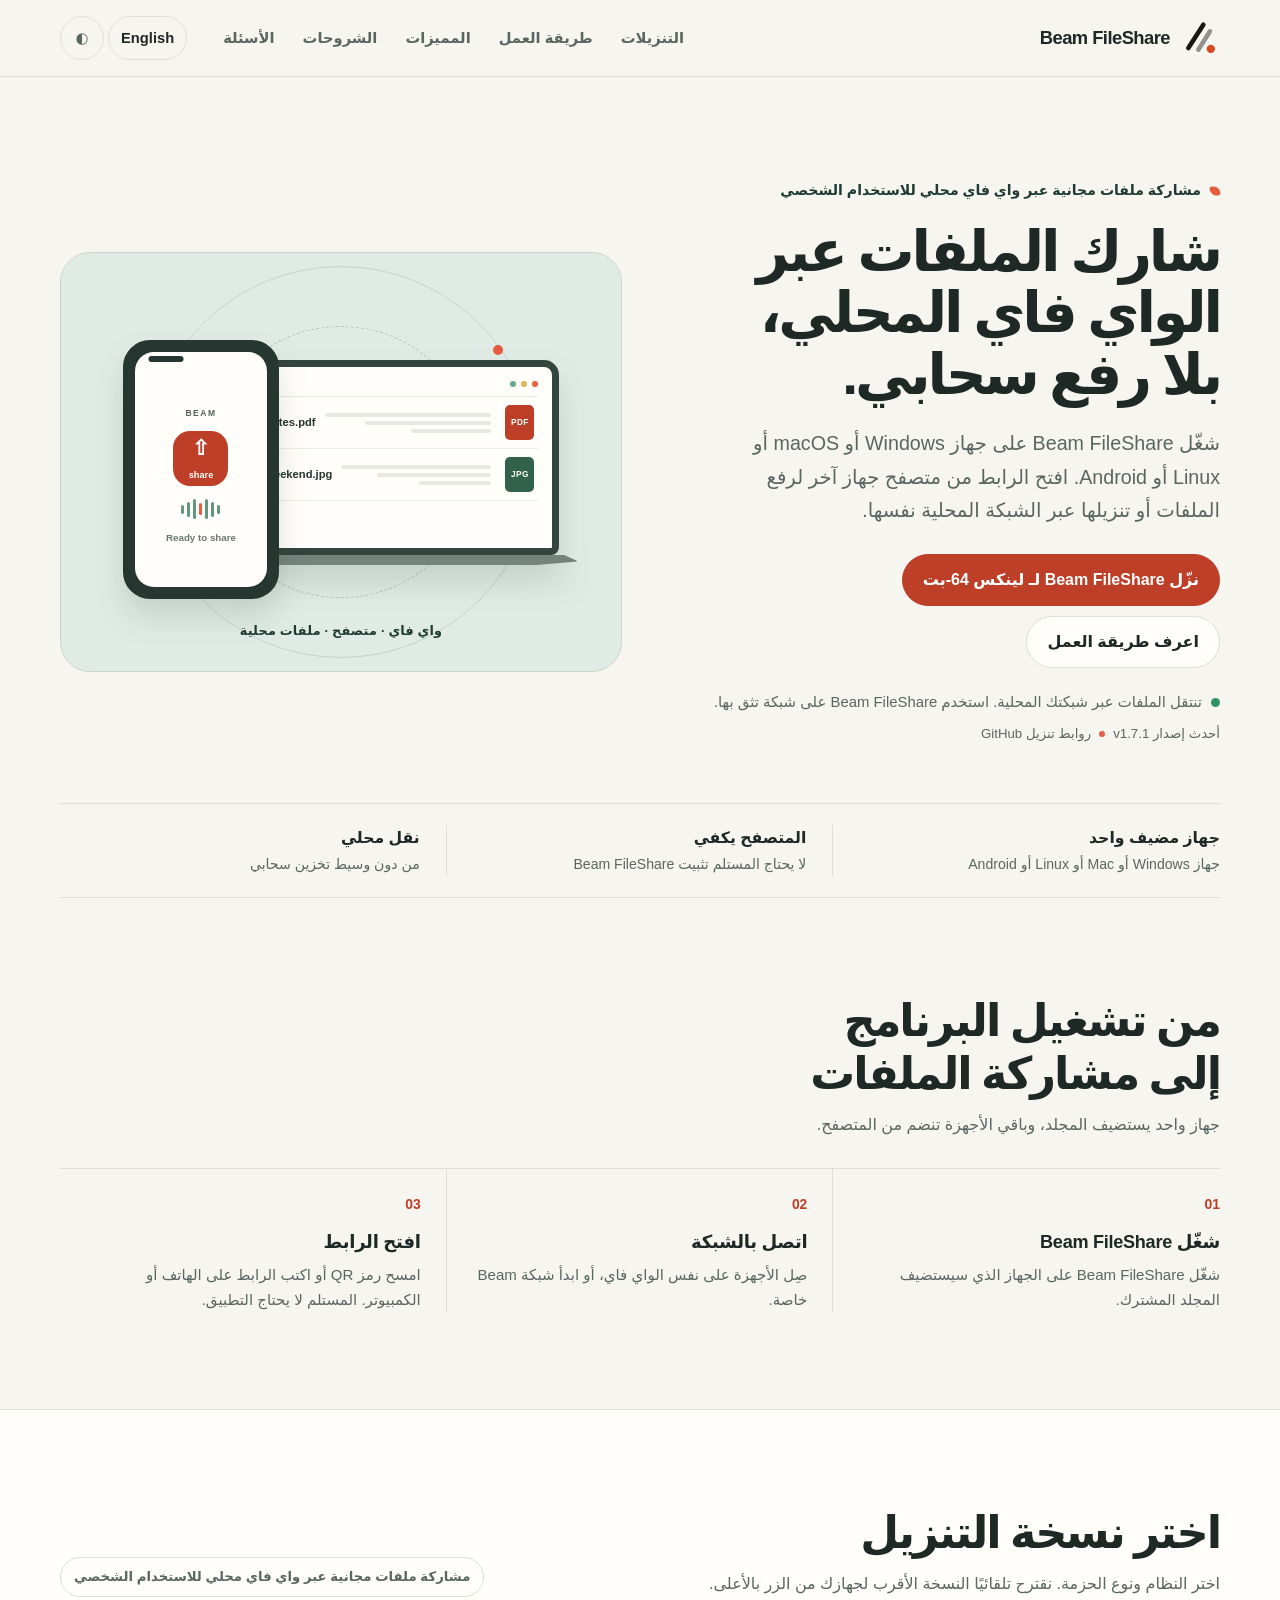
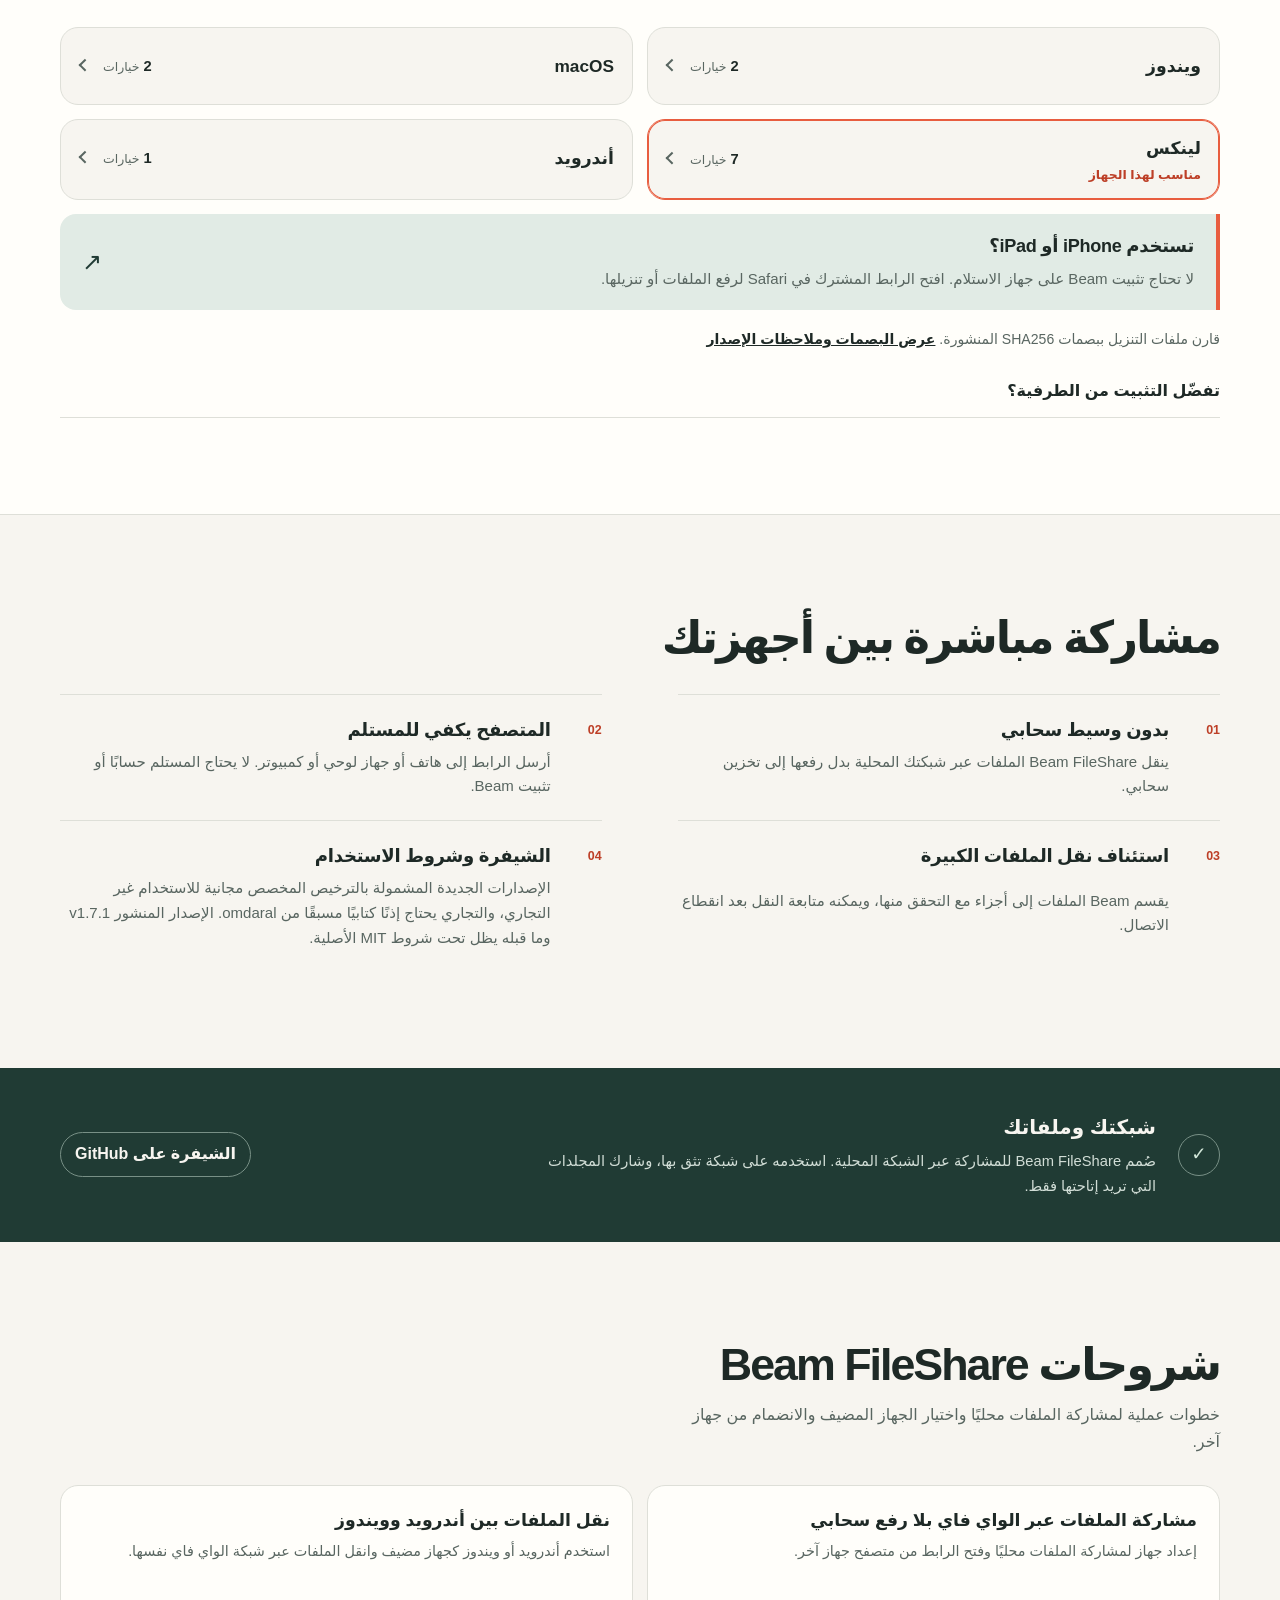
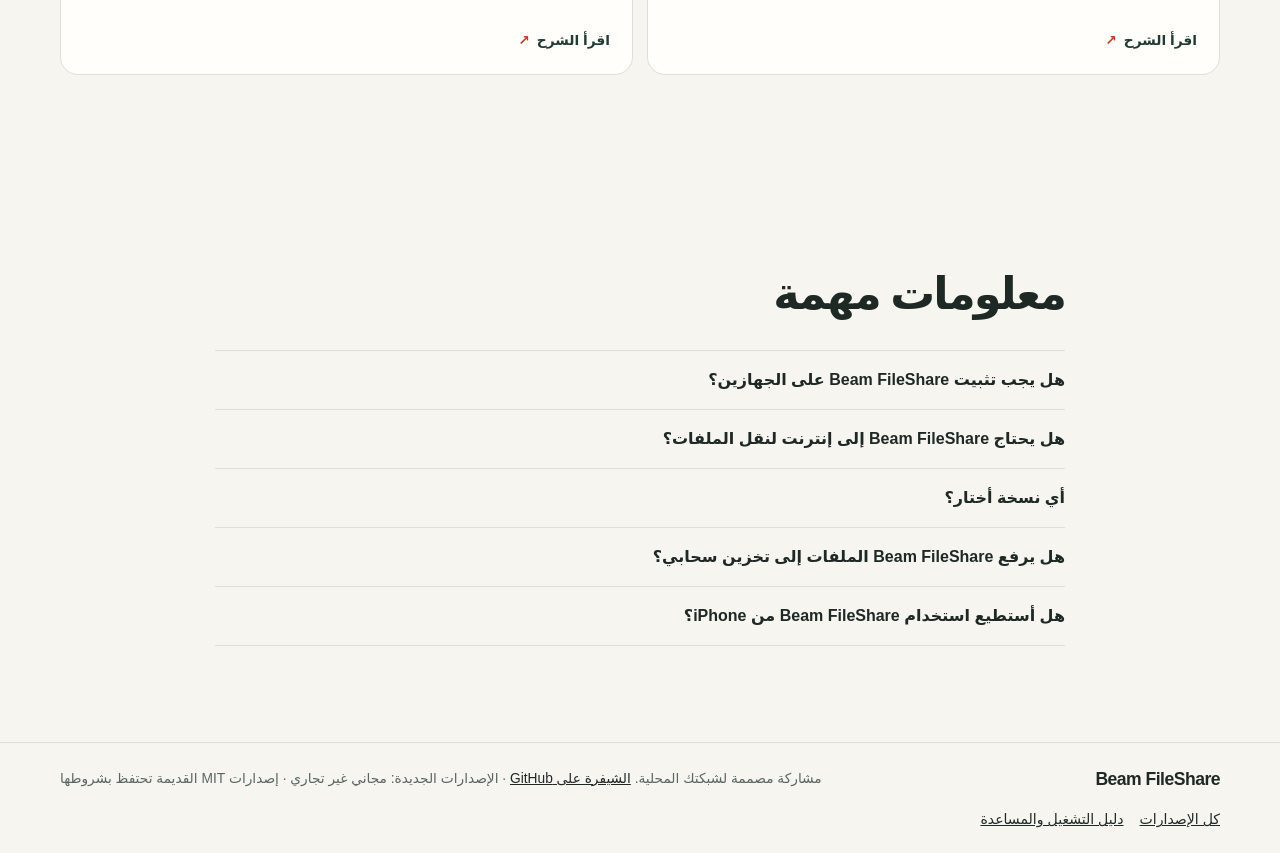
==== commit cd760c8f: "Update site usage terms and remove personal links" ====
--- a/ar/index.html
+++ b/ar/index.html
@@ -284,7 +284,7 @@
 .checksum-note a { color: var(--ink); font-weight: 700; }
 
 </style>
-<script type="application/ld+json">{"@context":"https://schema.org","@graph":[{"@type":"SoftwareApplication","@id":"https://omdaral.github.io/beam-website/#app","name":"Beam FileShare","alternateName":"Beam local Wi-Fi file sharing","description":"شارك الملفات عبر واي فاي محلي باستخدام Beam FileShare على ويندوز أو ماك أو لينكس أو أندرويد. افتح الرابط بالمتصفح بلا رفع سحابي.","brand":{"@type":"Brand","name":"Beam FileShare"},"applicationCategory":"UtilitiesApplication","operatingSystem":["Linux","Windows","macOS","Android"],"inLanguage":"ar","license":"https://opensource.org/licenses/MIT","softwareVersion":"1.7.1","isAccessibleForFree":true,"url":"https://omdaral.github.io/beam-website/ar/","downloadUrl":"https://github.com/omdaral/beam-fileshare/releases/latest","offers":{"@type":"Offer","price":"0","priceCurrency":"USD"},"codeRepository":"https://github.com/omdaral/beam-fileshare"},{"@type":"WebSite","@id":"https://omdaral.github.io/beam-website/#website","name":"Beam FileShare","url":"https://omdaral.github.io/beam-website/","inLanguage":["en","ar"]},{"@type":"FAQPage","mainEntity":[{"@type":"Question","name":"هل يجب تثبيت Beam FileShare على الجهازين؟","acceptedAnswer":{"@type":"Answer","text":"لا. شغّل Beam FileShare على الجهاز الذي يستضيف المجلد فقط. تنضم الأجهزة الأخرى عبر المتصفح."}},{"@type":"Question","name":"هل يحتاج Beam FileShare إلى إنترنت لنقل الملفات؟","acceptedAnswer":{"@type":"Answer","text":"يعمل النقل عبر شبكة واي فاي محلية من دون إنترنت. تحتاج الإنترنت لتنزيل Beam FileShare أو لمعرفة إصدار جديد على GitHub."}},{"@type":"Question","name":"أي نسخة أختار؟","acceptedAnswer":{"@type":"Answer","text":"اختر نسخة تناسب الجهاز الذي سيشغّل Beam FileShare. أغلب أجهزة ويندوز تستخدم x64، وأغلب أجهزة لينكس بمعالجات Intel أو AMD تستخدم x64، وأجهزة Mac الأحدث تستخدم Apple Silicon. يستخدم أندرويد ملف APK."}},{"@type":"Question","name":"هل يرفع Beam FileShare الملفات إلى تخزين سحابي؟","acceptedAnswer":{"@type":"Answer","text":"لا. ينقل Beam FileShare الملفات عبر شبكتك المحلية بدل رفعها إلى خدمة تخزين سحابي."}},{"@type":"Question","name":"هل أستطيع استخدام Beam FileShare من iPhone؟","acceptedAnswer":{"@type":"Answer","text":"نعم. افتح رابط الجهاز المضيف في Safari للانضمام كمستلم. لا تحتاج إلى تثبيت Beam FileShare على iPhone."}}]}]}</script>
+<script type="application/ld+json">{"@context":"https://schema.org","@graph":[{"@type":"SoftwareApplication","@id":"https://omdaral.github.io/beam-website/#app","name":"Beam FileShare","alternateName":"Beam local Wi-Fi file sharing","description":"شارك الملفات عبر واي فاي محلي باستخدام Beam FileShare على ويندوز أو ماك أو لينكس أو أندرويد. افتح الرابط بالمتصفح بلا رفع سحابي.","brand":{"@type":"Brand","name":"Beam FileShare"},"applicationCategory":"UtilitiesApplication","operatingSystem":["Linux","Windows","macOS","Android"],"inLanguage":"ar","license":"https://github.com/omdaral/beam-fileshare/blob/main/LICENSE","softwareVersion":"1.7.1","isAccessibleForFree":true,"url":"https://omdaral.github.io/beam-website/ar/","downloadUrl":"https://github.com/omdaral/beam-fileshare/releases/latest","offers":{"@type":"Offer","price":"0","priceCurrency":"USD"},"codeRepository":"https://github.com/omdaral/beam-fileshare"},{"@type":"WebSite","@id":"https://omdaral.github.io/beam-website/#website","name":"Beam FileShare","url":"https://omdaral.github.io/beam-website/","inLanguage":["en","ar"]},{"@type":"FAQPage","mainEntity":[{"@type":"Question","name":"هل يجب تثبيت Beam FileShare على الجهازين؟","acceptedAnswer":{"@type":"Answer","text":"لا. شغّل Beam FileShare على الجهاز الذي يستضيف المجلد فقط. تنضم الأجهزة الأخرى عبر المتصفح."}},{"@type":"Question","name":"هل يحتاج Beam FileShare إلى إنترنت لنقل الملفات؟","acceptedAnswer":{"@type":"Answer","text":"يعمل النقل عبر شبكة واي فاي محلية من دون إنترنت. تحتاج الإنترنت لتنزيل Beam FileShare أو لمعرفة إصدار جديد على GitHub."}},{"@type":"Question","name":"أي نسخة أختار؟","acceptedAnswer":{"@type":"Answer","text":"اختر نسخة تناسب الجهاز الذي سيشغّل Beam FileShare. أغلب أجهزة ويندوز تستخدم x64، وأغلب أجهزة لينكس بمعالجات Intel أو AMD تستخدم x64، وأجهزة Mac الأحدث تستخدم Apple Silicon. يستخدم أندرويد ملف APK."}},{"@type":"Question","name":"هل يرفع Beam FileShare الملفات إلى تخزين سحابي؟","acceptedAnswer":{"@type":"Answer","text":"لا. ينقل Beam FileShare الملفات عبر شبكتك المحلية بدل رفعها إلى خدمة تخزين سحابي."}},{"@type":"Question","name":"هل أستطيع استخدام Beam FileShare من iPhone؟","acceptedAnswer":{"@type":"Answer","text":"نعم. افتح رابط الجهاز المضيف في Safari للانضمام كمستلم. لا تحتاج إلى تثبيت Beam FileShare على iPhone."}}]}]}</script>
 </head>
 <body>
 <a class="skip" href="#main">تخطَّ إلى المحتوى</a>
@@ -310,7 +310,7 @@
 <main id="main">
   <section class="hero wrap" aria-labelledby="hero-title">
     <div class="hero-copy">
-      <p class="eyebrow"><span class="eyebrow-mark" aria-hidden="true"></span>مجاني · مفتوح المصدر · مشاركة ملفات عبر واي فاي محلي</p>
+      <p class="eyebrow"><span class="eyebrow-mark" aria-hidden="true"></span>مشاركة ملفات مجانية عبر واي فاي محلي للاستخدام الشخصي</p>
       <h1 id="hero-title">شارك الملفات عبر الواي فاي المحلي، بلا رفع سحابي.</h1>
       <p class="lead">شغّل Beam FileShare على جهاز Windows أو macOS أو Linux أو Android. افتح الرابط من متصفح جهاز آخر لرفع الملفات أو تنزيلها عبر الشبكة المحلية نفسها.</p>
       <div class="hero-actions">
@@ -318,7 +318,7 @@
         <a class="button secondary" href="#how">اعرف طريقة العمل</a>
       </div>
       <p class="hero-note"><span class="local-dot" aria-hidden="true"></span>تنتقل الملفات عبر شبكتك المحلية. استخدم Beam FileShare على شبكة تثق بها.</p>
-      <p class="release-line"><span id="versionBadge">أحدث إصدار v1.7.1</span><span class="status-dot" aria-hidden="true"></span><span id="releaseStatus">مفتوح المصدر بترخيص MIT</span></p>
+      <p class="release-line"><span id="versionBadge">أحدث إصدار v1.7.1</span><span class="status-dot" aria-hidden="true"></span><span id="releaseStatus">الإصدارات الجديدة: مجاني غير تجاري · إصدارات MIT القديمة تحتفظ بشروطها</span></p>
     </div>
     <figure class="transfer-visual" aria-label="رسم يوضح مشاركة ملف بين هاتف وكمبيوتر عبر اتصال واي فاي محلي">
       <span class="orbit orbit-one" aria-hidden="true"></span>
@@ -349,7 +349,7 @@
   </section>
   <section class="section downloads" id="download" aria-labelledby="download-title">
     <div class="wrap">
-      <div class="section-heading download-heading"><div><h2 id="download-title">اختر نسخة التنزيل</h2><p>اختر النظام ونوع الحزمة. نقترح تلقائيًا النسخة الأقرب لجهازك من الزر بالأعلى.</p></div><span class="free-mark">مجاني · مفتوح المصدر · مشاركة ملفات عبر واي فاي محلي</span></div>
+      <div class="section-heading download-heading"><div><h2 id="download-title">اختر نسخة التنزيل</h2><p>اختر النظام ونوع الحزمة. نقترح تلقائيًا النسخة الأقرب لجهازك من الزر بالأعلى.</p></div><span class="free-mark">مشاركة ملفات مجانية عبر واي فاي محلي للاستخدام الشخصي</span></div>
       <div class="download-grid"><details class="download-platform" data-platform="windows"><summary class="platform-summary"><span class="platform-summary-main"><b>ويندوز</b><small class="platform-recommendation">مناسب لهذا الجهاز</small></span><span class="platform-count"><b>2</b><span>خيارات</span></span><span class="platform-chevron" aria-hidden="true"></span></summary><div class="platform-content"><p class="platform-description">اختر x64 لمعظم الأجهزة، أو ARM64 للأجهزة بمعالج ARM.</p><div class="build-list"><a class="build-choice" data-asset="windows-amd64" href="https://github.com/omdaral/beam-fileshare/releases/download/v1.7.1/Beam-1.7.1-windows-amd64.zip" aria-label="تنزيل ويندوز · x64"><span class="build-choice-main"><b>ويندوز · x64</b><small>ملف ZIP محمول · بلا مُثبّت</small></span><span class="build-size" data-asset-size="windows-amd64" aria-hidden="true"></span><span class="build-download">تنزيل</span><span class="build-arrow" aria-hidden="true">↓</span></a><a class="build-choice" data-asset="windows-arm64" href="https://github.com/omdaral/beam-fileshare/releases/download/v1.7.1/Beam-1.7.1-windows-arm64.zip" aria-label="تنزيل ويندوز · ARM64"><span class="build-choice-main"><b>ويندوز · ARM64</b><small>ملف ZIP محمول · بلا مُثبّت</small></span><span class="build-size" data-asset-size="windows-arm64" aria-hidden="true"></span><span class="build-download">تنزيل</span><span class="build-arrow" aria-hidden="true">↓</span></a></div></div></details>
 <details class="download-platform" data-platform="macos"><summary class="platform-summary"><span class="platform-summary-main"><b>macOS</b><small class="platform-recommendation">مناسب لهذا الجهاز</small></span><span class="platform-count"><b>2</b><span>خيارات</span></span><span class="platform-chevron" aria-hidden="true"></span></summary><div class="platform-content"><p class="platform-description">اختر Apple Silicon لأجهزة M، أو Intel لأجهزة Mac الأقدم.</p><div class="build-list"><a class="build-choice" data-asset="macos-arm64" href="https://github.com/omdaral/beam-fileshare/releases/download/v1.7.1/Beam-1.7.1-macos-arm64.zip" aria-label="تنزيل Apple Silicon · ARM64"><span class="build-choice-main"><b>Apple Silicon · ARM64</b><small>ملف ZIP محمول · بلا مُثبّت</small></span><span class="build-size" data-asset-size="macos-arm64" aria-hidden="true"></span><span class="build-download">تنزيل</span><span class="build-arrow" aria-hidden="true">↓</span></a><a class="build-choice" data-asset="macos-amd64" href="https://github.com/omdaral/beam-fileshare/releases/download/v1.7.1/Beam-1.7.1-macos-amd64.zip" aria-label="تنزيل Intel · x64"><span class="build-choice-main"><b>Intel · x64</b><small>ملف ZIP محمول · بلا مُثبّت</small></span><span class="build-size" data-asset-size="macos-amd64" aria-hidden="true"></span><span class="build-download">تنزيل</span><span class="build-arrow" aria-hidden="true">↓</span></a></div></div></details>
 <details class="download-platform" data-platform="linux"><summary class="platform-summary"><span class="platform-summary-main"><b>لينكس</b><small class="platform-recommendation">مناسب لهذا الجهاز</small></span><span class="platform-count"><b>7</b><span>خيارات</span></span><span class="platform-chevron" aria-hidden="true"></span></summary><div class="platform-content"><p class="platform-description">اختر نسخة محمولة أو نوع الحزمة الذي تستخدمه توزيعة لينكس لديك.</p><div class="build-list"><a class="build-choice" data-asset="linux-amd64" href="https://github.com/omdaral/beam-fileshare/releases/download/v1.7.1/Beam-1.7.1-linux-amd64.tar.gz" aria-label="تنزيل لينكس · x64"><span class="build-choice-main"><b>لينكس · x64</b><small>أرشيف .tar.gz محمول</small></span><span class="build-size" data-asset-size="linux-amd64" aria-hidden="true"></span><span class="build-download">تنزيل</span><span class="build-arrow" aria-hidden="true">↓</span></a><a class="build-choice" data-asset="linux-arm64" href="https://github.com/omdaral/beam-fileshare/releases/download/v1.7.1/Beam-1.7.1-linux-arm64.tar.gz" aria-label="تنزيل لينكس · ARM64"><span class="build-choice-main"><b>لينكس · ARM64</b><small>أرشيف .tar.gz محمول</small></span><span class="build-size" data-asset-size="linux-arm64" aria-hidden="true"></span><span class="build-download">تنزيل</span><span class="build-arrow" aria-hidden="true">↓</span></a><a class="build-choice" data-asset="appimage-x64" href="https://github.com/omdaral/beam-fileshare/releases/download/v1.7.1/Beam-1.7.1-x86_64.AppImage" aria-label="تنزيل AppImage · x64"><span class="build-choice-main"><b>AppImage · x64</b><small>تطبيق بملف واحد · بلا تثبيت</small></span><span class="build-size" data-asset-size="appimage-x64" aria-hidden="true"></span><span class="build-download">تنزيل</span><span class="build-arrow" aria-hidden="true">↓</span></a><a class="build-choice" data-asset="appimage-arm" href="https://github.com/omdaral/beam-fileshare/releases/download/v1.7.1/Beam-1.7.1-aarch64.AppImage" aria-label="تنزيل AppImage · ARM64"><span class="build-choice-main"><b>AppImage · ARM64</b><small>تطبيق بملف واحد · بلا تثبيت</small></span><span class="build-size" data-asset-size="appimage-arm" aria-hidden="true"></span><span class="build-download">تنزيل</span><span class="build-arrow" aria-hidden="true">↓</span></a><a class="build-choice" data-asset="deb-amd64" href="https://github.com/omdaral/beam-fileshare/releases/download/v1.7.1/beam-fileshare_1.7.1-1_amd64.deb" aria-label="تنزيل Debian / Ubuntu · x64"><span class="build-choice-main"><b>Debian / Ubuntu · x64</b><small>حزمة .deb</small></span><span class="build-size" data-asset-size="deb-amd64" aria-hidden="true"></span><span class="build-download">تنزيل</span><span class="build-arrow" aria-hidden="true">↓</span></a><a class="build-choice" data-asset="deb-arm64" href="https://github.com/omdaral/beam-fileshare/releases/download/v1.7.1/beam-fileshare_1.7.1-1_arm64.deb" aria-label="تنزيل Debian / Ubuntu · ARM64"><span class="build-choice-main"><b>Debian / Ubuntu · ARM64</b><small>حزمة .deb</small></span><span class="build-size" data-asset-size="deb-arm64" aria-hidden="true"></span><span class="build-download">تنزيل</span><span class="build-arrow" aria-hidden="true">↓</span></a><a class="build-choice" data-asset="rpm" href="https://github.com/omdaral/beam-fileshare/releases/download/v1.7.1/beam-fileshare-1.7.1-1.x86_64.rpm" aria-label="تنزيل Fedora / RPM · x64"><span class="build-choice-main"><b>Fedora / RPM · x64</b><small>حزمة .rpm</small></span><span class="build-size" data-asset-size="rpm" aria-hidden="true"></span><span class="build-download">تنزيل</span><span class="build-arrow" aria-hidden="true">↓</span></a></div></div></details>
@@ -365,7 +365,7 @@
       <article class="feature"><span class="feature-mark" aria-hidden="true">01</span><h3>بدون وسيط سحابي</h3><p>ينقل Beam FileShare الملفات عبر شبكتك المحلية بدل رفعها إلى تخزين سحابي.</p></article>
       <article class="feature"><span class="feature-mark" aria-hidden="true">02</span><h3>المتصفح يكفي للمستلم</h3><p>أرسل الرابط إلى هاتف أو جهاز لوحي أو كمبيوتر. لا يحتاج المستلم حسابًا أو تثبيت Beam.</p></article>
       <article class="feature"><span class="feature-mark" aria-hidden="true">03</span><h3>استئناف نقل الملفات الكبيرة</h3><p>يقسم Beam الملفات إلى أجزاء مع التحقق منها، ويمكنه متابعة النقل بعد انقطاع الاتصال.</p></article>
-      <article class="feature"><span class="feature-mark" aria-hidden="true">04</span><h3>مجاني ومفتوح المصدر</h3><p>Beam FileShare مفتوح المصدر بترخيص MIT. راجع الشيفرة وبصمات ملفات الإصدار على GitHub.</p></article>
+      <article class="feature"><span class="feature-mark" aria-hidden="true">04</span><h3>الشيفرة وشروط الاستخدام</h3><p>الإصدارات الجديدة المشمولة بالترخيص المخصص مجانية للاستخدام غير التجاري، والتجاري يحتاج إذنًا كتابيًا مسبقًا من omdaral. الإصدار المنشور v1.7.1 وما قبله يظل تحت شروط MIT الأصلية.</p></article>
     </div>
   </section>
   <section class="trust">
@@ -390,7 +390,7 @@
 <footer class="footer">
   <div class="wrap footer-row">
     <a class="footer-brand" href="../">Beam FileShare</a>
-    <p>مشاركة مصممة لشبكتك المحلية. <a href="https://github.com/omdaral/beam-fileshare">الشيفرة على GitHub</a> · مفتوح المصدر بترخيص MIT</p>
+    <p>مشاركة مصممة لشبكتك المحلية. <a href="https://github.com/omdaral/beam-fileshare">الشيفرة على GitHub</a> · الإصدارات الجديدة: مجاني غير تجاري · إصدارات MIT القديمة تحتفظ بشروطها</p>
     <div class="footer-links"><a href="https://github.com/omdaral/beam-fileshare/releases/latest">كل الإصدارات</a><a href="https://github.com/omdaral/beam-fileshare/blob/main/HELP.md">دليل التشغيل والمساعدة</a></div>
   </div>
 </footer>
